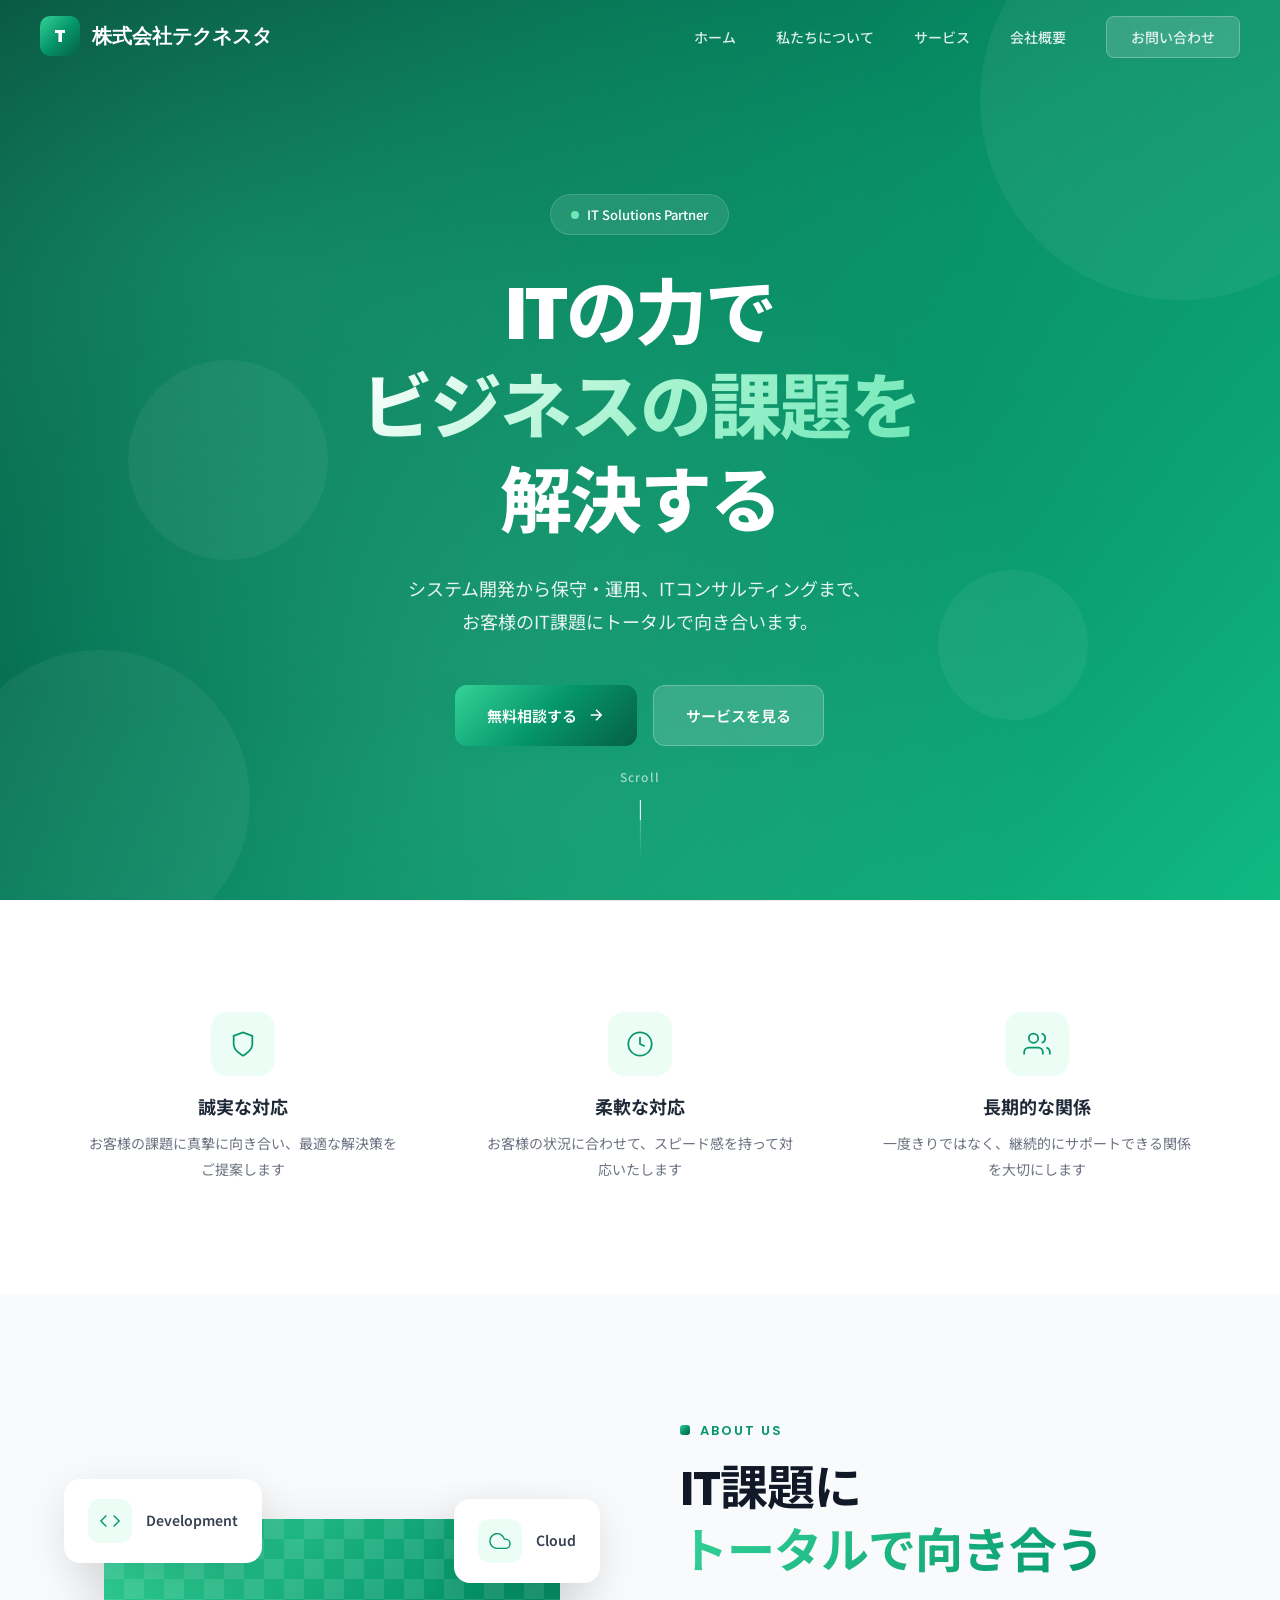
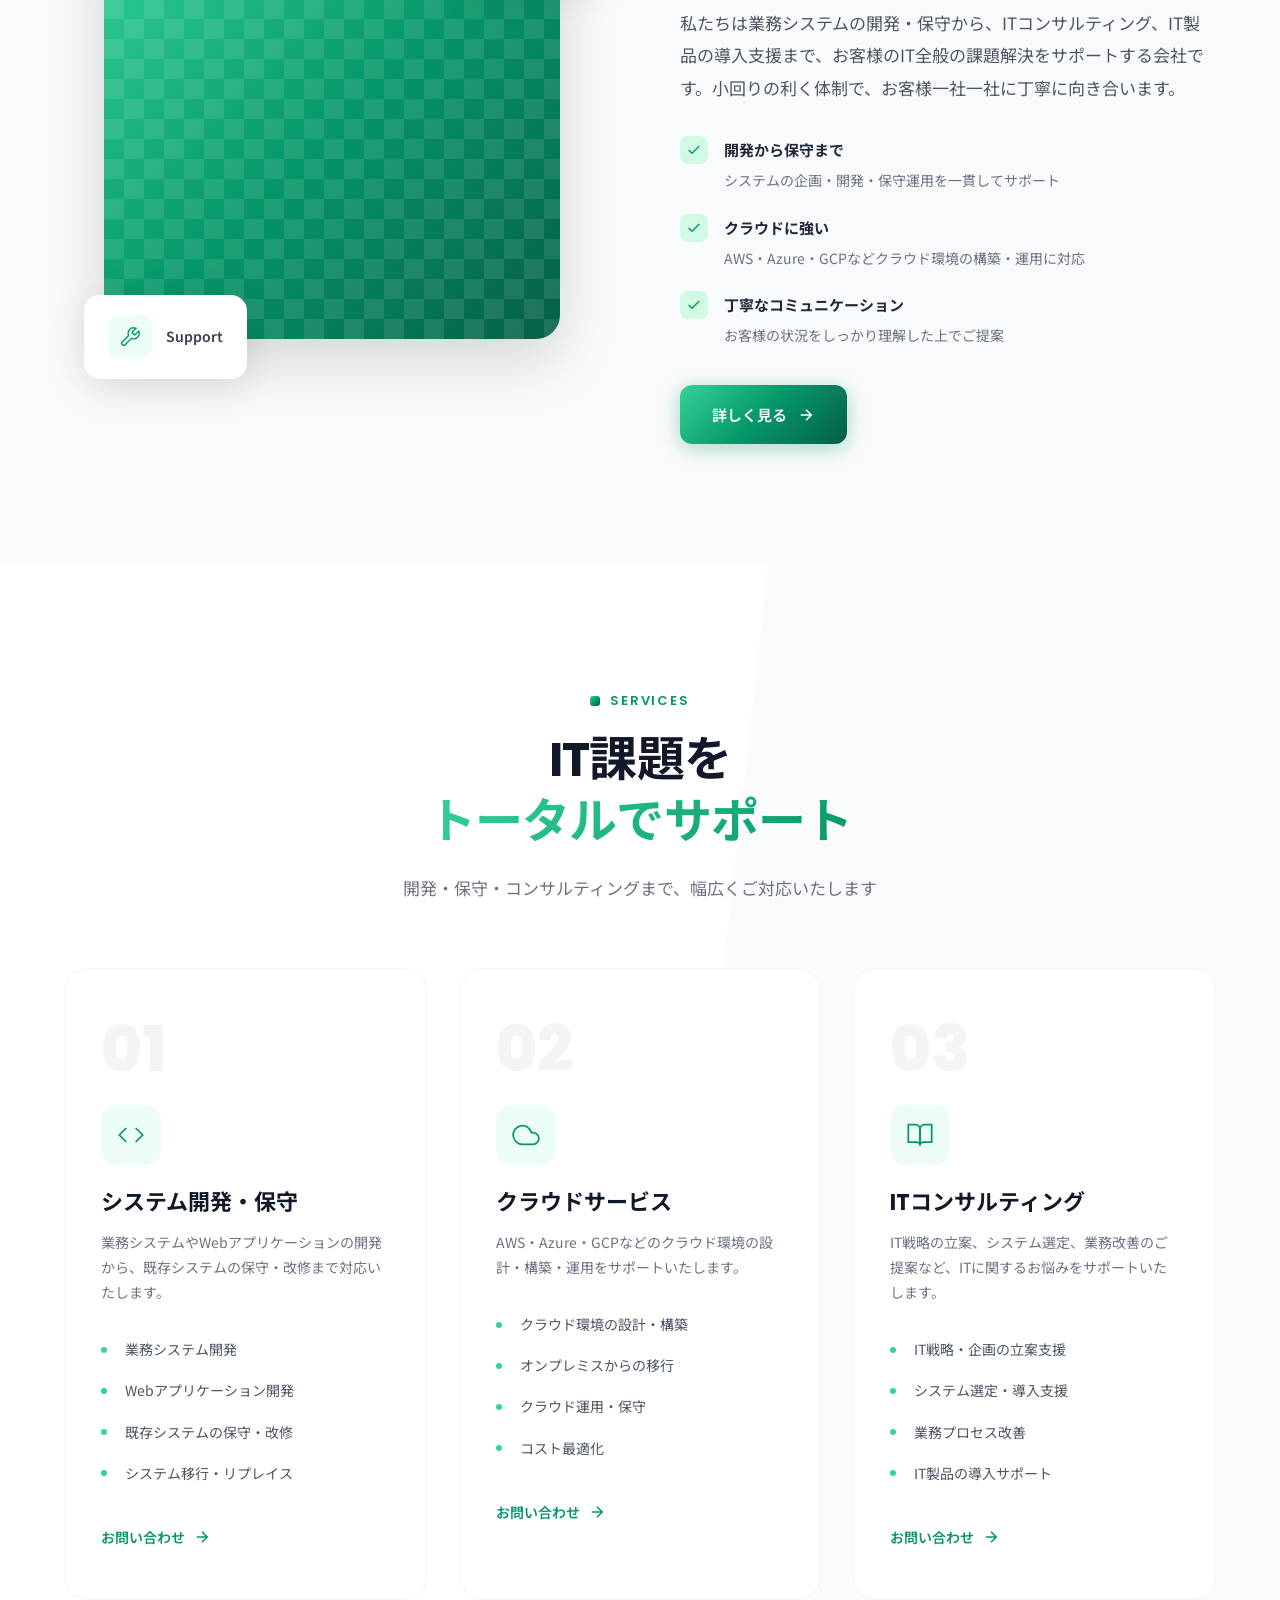
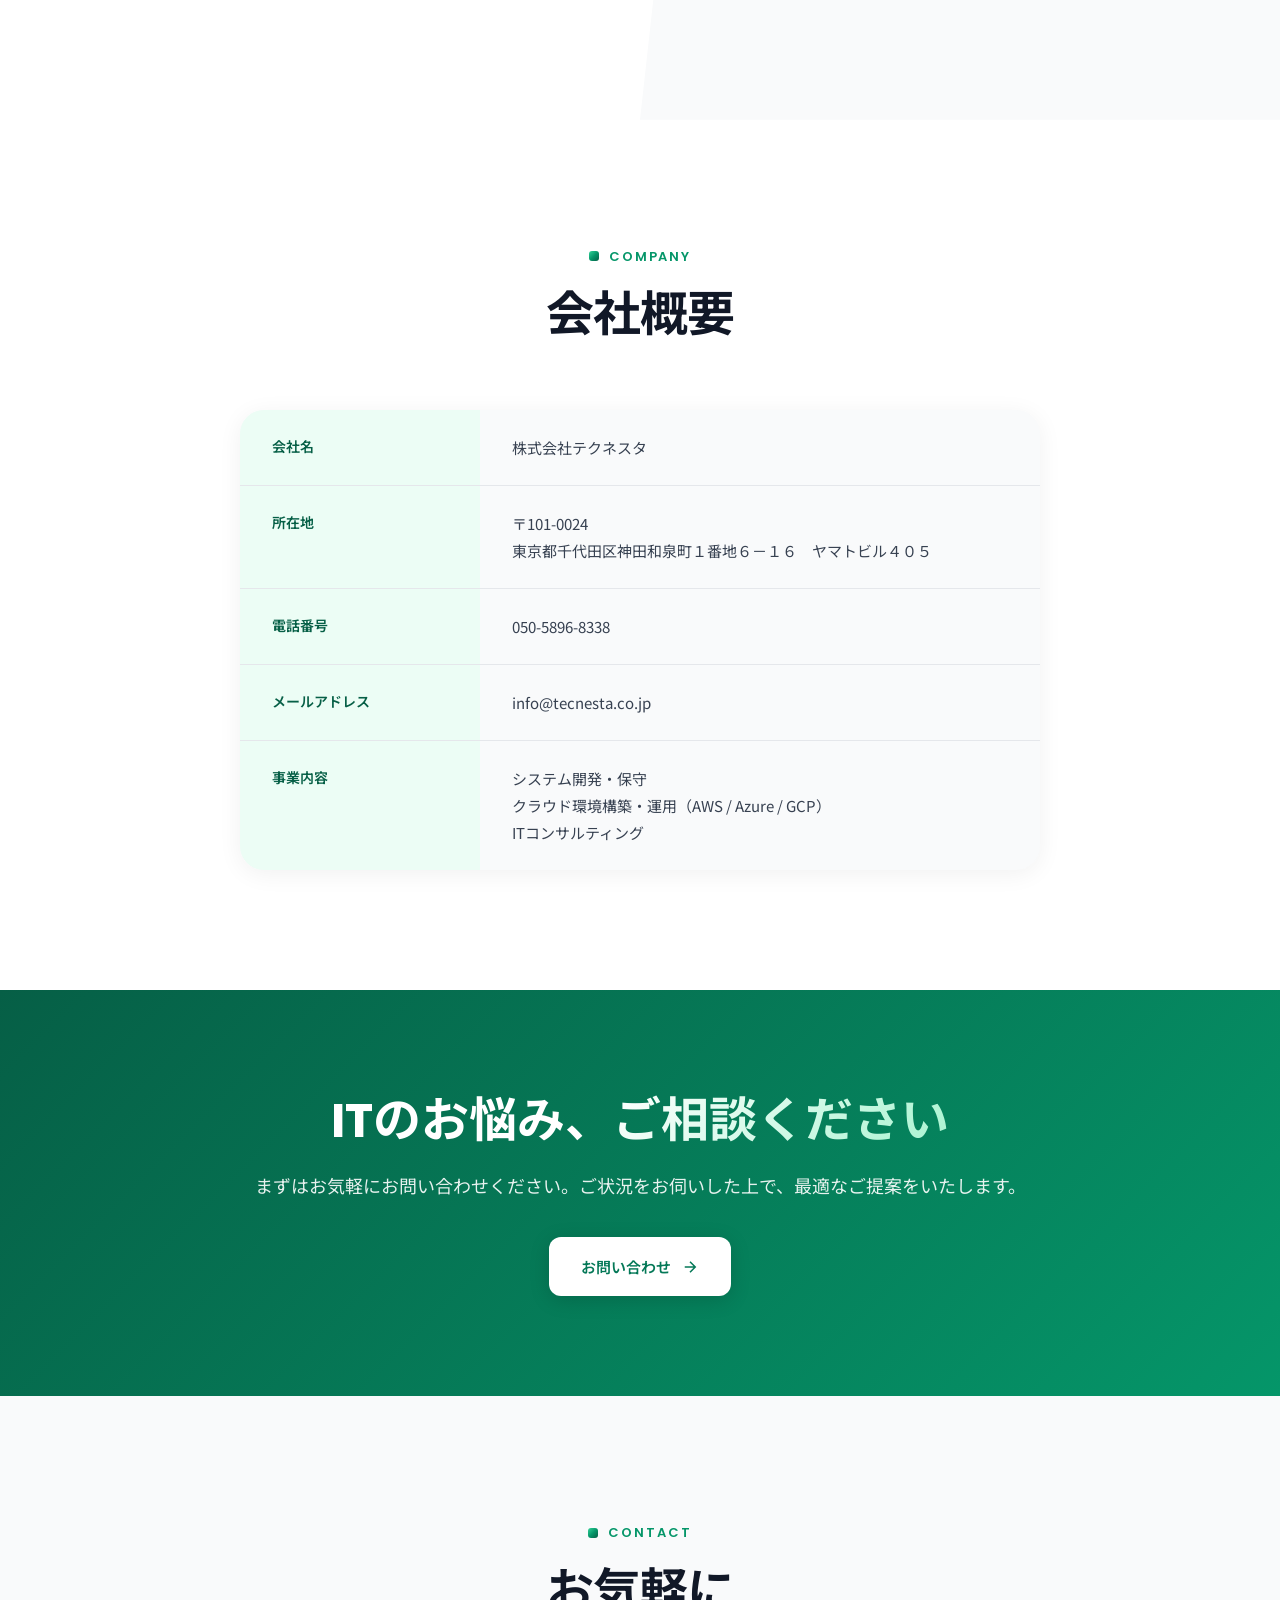
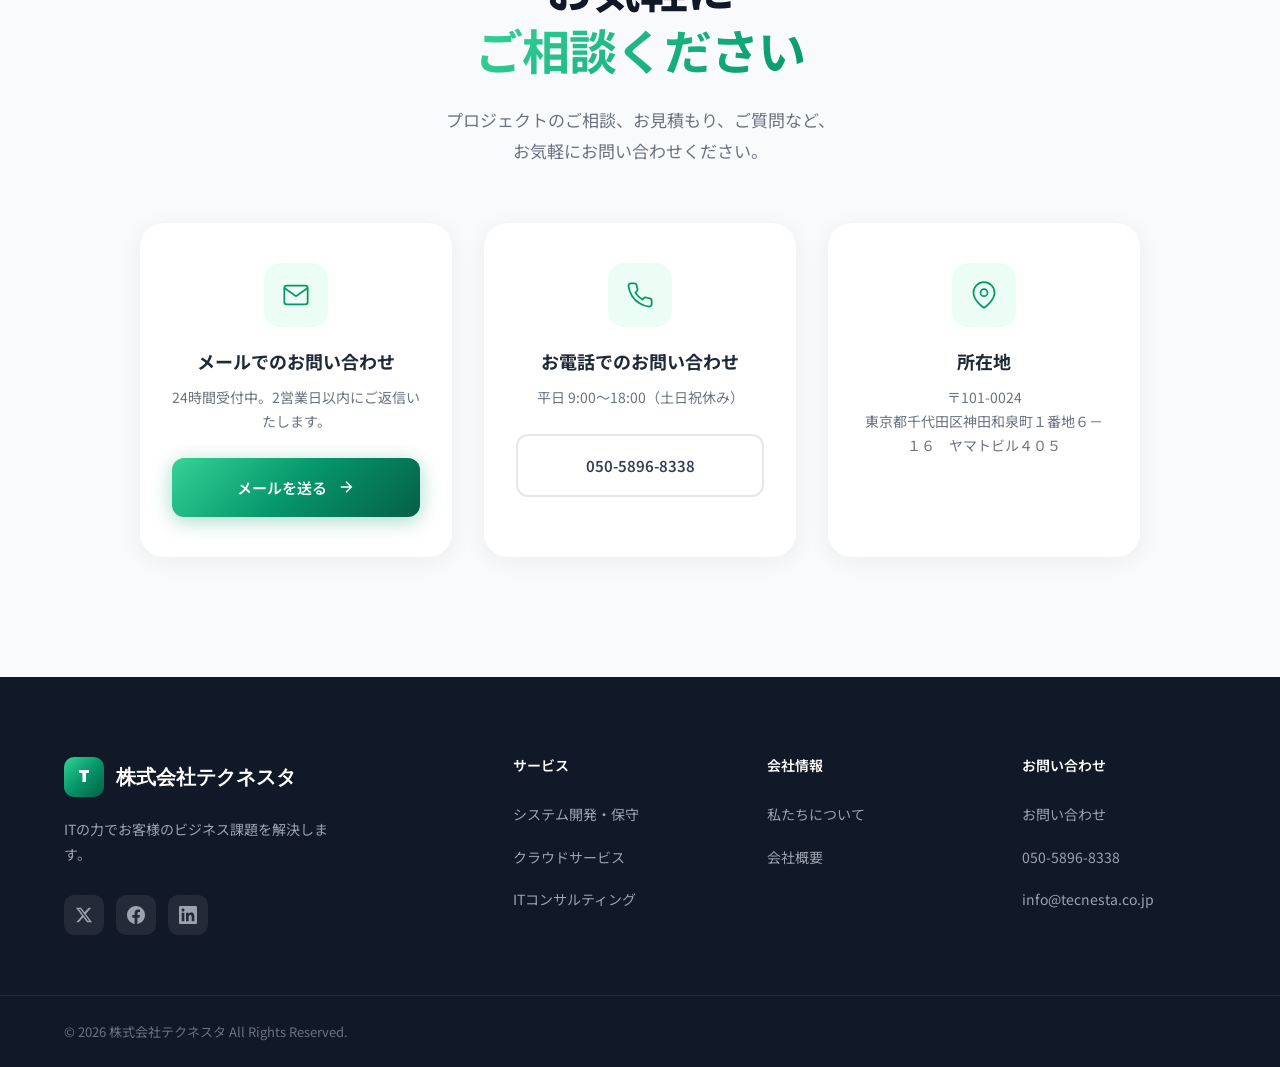
==== index.html @ 71ca7799 "Add files via upload 初版" ====
<!DOCTYPE html>
<html lang="ja">
<head>
    <meta charset="UTF-8">
    <meta name="viewport" content="width=device-width, initial-scale=1.0">
    <meta name="description" content="システム開発・クラウド構築・ITコンサルティングで、お客様のIT課題解決をトータルサポート。">
    <title>株式会社テクネスタ | システム開発・ITソリューション</title>
    <link rel="preconnect" href="https://fonts.googleapis.com">
    <link rel="preconnect" href="https://fonts.gstatic.com" crossorigin>
    <link href="https://fonts.googleapis.com/css2?family=Noto+Sans+JP:wght@400;500;700;900&family=Poppins:wght@400;500;600;700;800&display=swap" rel="stylesheet">
    <link rel="stylesheet" href="style.css">
</head>
<body>
    <header class="header">
        <nav class="nav">
            <a href="#home" class="logo">
                <div class="logo-icon">T</div>
                <span>株式会社テクネスタ</span>
            </a>
            <ul class="nav-links">
                <li><a href="#home">ホーム</a></li>
                <li><a href="#about">私たちについて</a></li>
                <li><a href="#services">サービス</a></li>
                <li><a href="#company">会社概要</a></li>
                <li><a href="#contact" class="nav-cta">お問い合わせ</a></li>
            </ul>
            <button class="mobile-menu-btn" aria-label="メニュー">
                <span></span>
                <span></span>
                <span></span>
            </button>
        </nav>
    </header>

    <section id="home" class="hero">
        <div class="hero-bg">
            <div class="hero-gradient"></div>
            <div class="hero-mesh"></div>
            <div class="floating-shapes">
                <div class="shape shape-1"></div>
                <div class="shape shape-2"></div>
                <div class="shape shape-3"></div>
                <div class="shape shape-4"></div>
            </div>
        </div>
        <div class="hero-content">
            <div class="hero-badge">
                <span class="badge-dot"></span>
                IT Solutions Partner
            </div>
            <h1>
                <span class="hero-line">ITの力で</span>
                <span class="hero-line gradient-text">ビジネスの課題を</span>
                <span class="hero-line">解決する</span>
            </h1>
            <p>システム開発から保守・運用、ITコンサルティングまで、<br>お客様のIT課題にトータルで向き合います。</p>
            <div class="hero-buttons">
                <a href="#contact" class="btn btn-primary">
                    <span>無料相談する</span>
                    <svg viewBox="0 0 24 24" fill="none" stroke="currentColor" stroke-width="2">
                        <path d="M5 12h14M12 5l7 7-7 7"/>
                    </svg>
                </a>
                <a href="#services" class="btn btn-glass">
                    <span>サービスを見る</span>
                </a>
            </div>
        </div>
        <div class="hero-scroll">
            <span>Scroll</span>
            <div class="scroll-line"></div>
        </div>
    </section>

    <section class="values">
        <div class="container">
            <div class="values-grid">
                <div class="value-item">
                    <div class="value-icon">
                        <svg viewBox="0 0 24 24" fill="none" stroke="currentColor" stroke-width="1.5">
                            <path d="M12 22s8-4 8-10V5l-8-3-8 3v7c0 6 8 10 8 10z"/>
                        </svg>
                    </div>
                    <h3>誠実な対応</h3>
                    <p>お客様の課題に真摯に向き合い、最適な解決策をご提案します</p>
                </div>
                <div class="value-item">
                    <div class="value-icon">
                        <svg viewBox="0 0 24 24" fill="none" stroke="currentColor" stroke-width="1.5">
                            <circle cx="12" cy="12" r="10"/>
                            <path d="M12 6v6l4 2"/>
                        </svg>
                    </div>
                    <h3>柔軟な対応</h3>
                    <p>お客様の状況に合わせて、スピード感を持って対応いたします</p>
                </div>
                <div class="value-item">
                    <div class="value-icon">
                        <svg viewBox="0 0 24 24" fill="none" stroke="currentColor" stroke-width="1.5">
                            <path d="M17 21v-2a4 4 0 0 0-4-4H5a4 4 0 0 0-4 4v2"/>
                            <circle cx="9" cy="7" r="4"/>
                            <path d="M23 21v-2a4 4 0 0 0-3-3.87M16 3.13a4 4 0 0 1 0 7.75"/>
                        </svg>
                    </div>
                    <h3>長期的な関係</h3>
                    <p>一度きりではなく、継続的にサポートできる関係を大切にします</p>
                </div>
            </div>
        </div>
    </section>

    <section id="about" class="about">
        <div class="container">
            <div class="about-grid">
                <div class="about-visual">
                    <div class="about-card about-card-1">
                        <div class="card-icon">
                            <svg viewBox="0 0 24 24" fill="none" stroke="currentColor" stroke-width="1.5">
                                <polyline points="16 18 22 12 16 6"/>
                                <polyline points="8 6 2 12 8 18"/>
                            </svg>
                        </div>
                        <span>Development</span>
                    </div>
                    <div class="about-card about-card-2">
                        <div class="card-icon">
                            <svg viewBox="0 0 24 24" fill="none" stroke="currentColor" stroke-width="1.5">
                                <path d="M18 10h-1.26A8 8 0 1 0 9 20h9a5 5 0 0 0 0-10z"/>
                            </svg>
                        </div>
                        <span>Cloud</span>
                    </div>
                    <div class="about-card about-card-3">
                        <div class="card-icon">
                            <svg viewBox="0 0 24 24" fill="none" stroke="currentColor" stroke-width="1.5">
                                <path d="M14.7 6.3a1 1 0 0 0 0 1.4l1.6 1.6a1 1 0 0 0 1.4 0l3.77-3.77a6 6 0 0 1-7.94 7.94l-6.91 6.91a2.12 2.12 0 0 1-3-3l6.91-6.91a6 6 0 0 1 7.94-7.94l-3.76 3.76z"/>
                            </svg>
                        </div>
                        <span>Support</span>
                    </div>
                    <div class="about-image-wrapper">
                        <div class="about-image"></div>
                    </div>
                </div>
                <div class="about-content">
                    <span class="section-label">About Us</span>
                    <h2 class="section-title">IT課題に<br><span class="gradient-text">トータルで向き合う</span></h2>
                    <p class="about-lead">私たちは業務システムの開発・保守から、ITコンサルティング、IT製品の導入支援まで、お客様のIT全般の課題解決をサポートする会社です。小回りの利く体制で、お客様一社一社に丁寧に向き合います。</p>
                    <div class="about-features">
                        <div class="feature">
                            <div class="feature-icon">
                                <svg viewBox="0 0 24 24" fill="none" stroke="currentColor" stroke-width="2">
                                    <polyline points="20 6 9 17 4 12"/>
                                </svg>
                            </div>
                            <div class="feature-text">
                                <strong>開発から保守まで</strong>
                                <span>システムの企画・開発・保守運用を一貫してサポート</span>
                            </div>
                        </div>
                        <div class="feature">
                            <div class="feature-icon">
                                <svg viewBox="0 0 24 24" fill="none" stroke="currentColor" stroke-width="2">
                                    <polyline points="20 6 9 17 4 12"/>
                                </svg>
                            </div>
                            <div class="feature-text">
                                <strong>クラウドに強い</strong>
                                <span>AWS・Azure・GCPなどクラウド環境の構築・運用に対応</span>
                            </div>
                        </div>
                        <div class="feature">
                            <div class="feature-icon">
                                <svg viewBox="0 0 24 24" fill="none" stroke="currentColor" stroke-width="2">
                                    <polyline points="20 6 9 17 4 12"/>
                                </svg>
                            </div>
                            <div class="feature-text">
                                <strong>丁寧なコミュニケーション</strong>
                                <span>お客様の状況をしっかり理解した上でご提案</span>
                            </div>
                        </div>
                    </div>
                    <a href="#contact" class="btn btn-primary">
                        <span>詳しく見る</span>
                        <svg viewBox="0 0 24 24" fill="none" stroke="currentColor" stroke-width="2">
                            <path d="M5 12h14M12 5l7 7-7 7"/>
                        </svg>
                    </a>
                </div>
            </div>
        </div>
    </section>

    <section id="services" class="services">
        <div class="services-bg"></div>
        <div class="container">
            <div class="section-header">
                <span class="section-label">Services</span>
                <h2 class="section-title">IT課題を<br><span class="gradient-text">トータルでサポート</span></h2>
                <p class="section-desc">開発・保守・コンサルティングまで、幅広くご対応いたします</p>
            </div>
            <div class="services-grid">
                <div class="service-card">
                    <div class="service-number">01</div>
                    <div class="service-icon-wrapper">
                        <div class="service-icon">
                            <svg viewBox="0 0 24 24" fill="none" stroke="currentColor" stroke-width="1.5">
                                <polyline points="16 18 22 12 16 6"/>
                                <polyline points="8 6 2 12 8 18"/>
                            </svg>
                        </div>
                    </div>
                    <h3>システム開発・保守</h3>
                    <p>業務システムやWebアプリケーションの開発から、既存システムの保守・改修まで対応いたします。</p>
                    <ul class="service-features">
                        <li>業務システム開発</li>
                        <li>Webアプリケーション開発</li>
                        <li>既存システムの保守・改修</li>
                        <li>システム移行・リプレイス</li>
                    </ul>
                    <a href="#contact" class="service-link">
                        <span>お問い合わせ</span>
                        <svg viewBox="0 0 24 24" fill="none" stroke="currentColor" stroke-width="2">
                            <path d="M5 12h14M12 5l7 7-7 7"/>
                        </svg>
                    </a>
                </div>
                <div class="service-card">
                    <div class="service-number">02</div>
                    <div class="service-icon-wrapper">
                        <div class="service-icon">
                            <svg viewBox="0 0 24 24" fill="none" stroke="currentColor" stroke-width="1.5">
                                <path d="M18 10h-1.26A8 8 0 1 0 9 20h9a5 5 0 0 0 0-10z"/>
                            </svg>
                        </div>
                    </div>
                    <h3>クラウドサービス</h3>
                    <p>AWS・Azure・GCPなどのクラウド環境の設計・構築・運用をサポートいたします。</p>
                    <ul class="service-features">
                        <li>クラウド環境の設計・構築</li>
                        <li>オンプレミスからの移行</li>
                        <li>クラウド運用・保守</li>
                        <li>コスト最適化</li>
                    </ul>
                    <a href="#contact" class="service-link">
                        <span>お問い合わせ</span>
                        <svg viewBox="0 0 24 24" fill="none" stroke="currentColor" stroke-width="2">
                            <path d="M5 12h14M12 5l7 7-7 7"/>
                        </svg>
                    </a>
                </div>
                <div class="service-card">
                    <div class="service-number">03</div>
                    <div class="service-icon-wrapper">
                        <div class="service-icon">
                            <svg viewBox="0 0 24 24" fill="none" stroke="currentColor" stroke-width="1.5">
                                <path d="M2 3h6a4 4 0 0 1 4 4v14a3 3 0 0 0-3-3H2z"/>
                                <path d="M22 3h-6a4 4 0 0 0-4 4v14a3 3 0 0 1 3-3h7z"/>
                            </svg>
                        </div>
                    </div>
                    <h3>ITコンサルティング</h3>
                    <p>IT戦略の立案、システム選定、業務改善のご提案など、ITに関するお悩みをサポートいたします。</p>
                    <ul class="service-features">
                        <li>IT戦略・企画の立案支援</li>
                        <li>システム選定・導入支援</li>
                        <li>業務プロセス改善</li>
                        <li>IT製品の導入サポート</li>
                    </ul>
                    <a href="#contact" class="service-link">
                        <span>お問い合わせ</span>
                        <svg viewBox="0 0 24 24" fill="none" stroke="currentColor" stroke-width="2">
                            <path d="M5 12h14M12 5l7 7-7 7"/>
                        </svg>
                    </a>
                </div>
            </div>
        </div>
    </section>

    <section id="company" class="company">
        <div class="container">
            <div class="section-header">
                <span class="section-label">Company</span>
                <h2 class="section-title">会社概要</h2>
            </div>
            <div class="company-table-wrapper">
                <table class="company-table">
                    <tbody>
                        <tr>
                            <th>会社名</th>
                            <td>株式会社テクネスタ</td>
                        </tr>
                        <tr>
                            <th>所在地</th>
                            <td>〒101-0024<br>東京都千代田区神田和泉町１番地６－１６　ヤマトビル４０５</td>
                        </tr>
                        <tr>
                            <th>電話番号</th>
                            <td>050-5896-8338</td>
                        </tr>
                        <tr>
                            <th>メールアドレス</th>
                            <td><span id="company-email">読み込み中...</span></td>
                        </tr>
                        <tr>
                            <th>事業内容</th>
                            <td>
                                システム開発・保守<br>
                                クラウド環境構築・運用（AWS / Azure / GCP）<br>
                                ITコンサルティング
                            </td>
                        </tr>
                    </tbody>
                </table>
            </div>
        </div>
    </section>

    <section class="cta">
        <div class="cta-bg">
            <div class="cta-gradient"></div>
        </div>
        <div class="container">
            <div class="cta-content">
                <h2>ITのお悩み、<span class="gradient-text-light">ご相談ください</span></h2>
                <p>まずはお気軽にお問い合わせください。ご状況をお伺いした上で、最適なご提案をいたします。</p>
                <a href="#contact" class="btn btn-white">
                    <span>お問い合わせ</span>
                    <svg viewBox="0 0 24 24" fill="none" stroke="currentColor" stroke-width="2">
                        <path d="M5 12h14M12 5l7 7-7 7"/>
                    </svg>
                </a>
            </div>
        </div>
    </section>

    <section id="contact" class="contact">
        <div class="container">
            <div class="contact-wrapper">
                <div class="section-header">
                    <span class="section-label">Contact</span>
                    <h2 class="section-title">お気軽に<br><span class="gradient-text">ご相談ください</span></h2>
                    <p class="section-desc">プロジェクトのご相談、お見積もり、ご質問など、<br>お気軽にお問い合わせください。</p>
                </div>

                <div class="contact-cards">
                    <div class="contact-card">
                        <div class="contact-icon">
                            <svg viewBox="0 0 24 24" fill="none" stroke="currentColor" stroke-width="1.5">
                                <path d="M4 4h16c1.1 0 2 .9 2 2v12c0 1.1-.9 2-2 2H4c-1.1 0-2-.9-2-2V6c0-1.1.9-2 2-2z"/>
                                <polyline points="22,6 12,13 2,6"/>
                            </svg>
                        </div>
                        <h3>メールでのお問い合わせ</h3>
                        <p>24時間受付中。2営業日以内にご返信いたします。</p>
                        <a href="#" id="email-link" class="btn btn-primary">
                            <span>メールを送る</span>
                            <svg viewBox="0 0 24 24" fill="none" stroke="currentColor" stroke-width="2">
                                <path d="M5 12h14M12 5l7 7-7 7"/>
                            </svg>
                        </a>
                    </div>

                    <div class="contact-card">
                        <div class="contact-icon">
                            <svg viewBox="0 0 24 24" fill="none" stroke="currentColor" stroke-width="1.5">
                                <path d="M22 16.92v3a2 2 0 0 1-2.18 2 19.79 19.79 0 0 1-8.63-3.07 19.5 19.5 0 0 1-6-6 19.79 19.79 0 0 1-3.07-8.67A2 2 0 0 1 4.11 2h3a2 2 0 0 1 2 1.72 12.84 12.84 0 0 0 .7 2.81 2 2 0 0 1-.45 2.11L8.09 9.91a16 16 0 0 0 6 6l1.27-1.27a2 2 0 0 1 2.11-.45 12.84 12.84 0 0 0 2.81.7A2 2 0 0 1 22 16.92z"/>
                            </svg>
                        </div>
                        <h3>お電話でのお問い合わせ</h3>
                        <p>平日 9:00〜18:00（土日祝休み）</p>
                        <a href="tel:050-5896-8338" class="btn btn-outline-dark">
                            <span>050-5896-8338</span>
                        </a>
                    </div>

                    <div class="contact-card">
                        <div class="contact-icon">
                            <svg viewBox="0 0 24 24" fill="none" stroke="currentColor" stroke-width="1.5">
                                <path d="M21 10c0 7-9 13-9 13s-9-6-9-13a9 9 0 0 1 18 0z"/>
                                <circle cx="12" cy="10" r="3"/>
                            </svg>
                        </div>
                        <h3>所在地</h3>
                        <p>〒101-0024<br>東京都千代田区神田和泉町１番地６－１６　ヤマトビル４０５</p>
                    </div>
                </div>
            </div>
        </div>
    </section>

    <footer class="footer">
        <div class="footer-top">
            <div class="container">
                <div class="footer-grid">
                    <div class="footer-brand">
                        <a href="#home" class="logo">
                            <div class="logo-icon">T</div>
                            <span>株式会社テクネスタ</span>
                        </a>
                        <p>ITの力でお客様のビジネス課題を解決します。</p>
                        <div class="social-links">
                            <a href="#" aria-label="Twitter">
                                <svg viewBox="0 0 24 24" fill="currentColor">
                                    <path d="M18.244 2.25h3.308l-7.227 8.26 8.502 11.24H16.17l-5.214-6.817L4.99 21.75H1.68l7.73-8.835L1.254 2.25H8.08l4.713 6.231zm-1.161 17.52h1.833L7.084 4.126H5.117z"/>
                                </svg>
                            </a>
                            <a href="#" aria-label="Facebook">
                                <svg viewBox="0 0 24 24" fill="currentColor">
                                    <path d="M24 12.073c0-6.627-5.373-12-12-12s-12 5.373-12 12c0 5.99 4.388 10.954 10.125 11.854v-8.385H7.078v-3.47h3.047V9.43c0-3.007 1.792-4.669 4.533-4.669 1.312 0 2.686.235 2.686.235v2.953H15.83c-1.491 0-1.956.925-1.956 1.874v2.25h3.328l-.532 3.47h-2.796v8.385C19.612 23.027 24 18.062 24 12.073z"/>
                                </svg>
                            </a>
                            <a href="#" aria-label="LinkedIn">
                                <svg viewBox="0 0 24 24" fill="currentColor">
                                    <path d="M20.447 20.452h-3.554v-5.569c0-1.328-.027-3.037-1.852-3.037-1.853 0-2.136 1.445-2.136 2.939v5.667H9.351V9h3.414v1.561h.046c.477-.9 1.637-1.85 3.37-1.85 3.601 0 4.267 2.37 4.267 5.455v6.286zM5.337 7.433c-1.144 0-2.063-.926-2.063-2.065 0-1.138.92-2.063 2.063-2.063 1.14 0 2.064.925 2.064 2.063 0 1.139-.925 2.065-2.064 2.065zm1.782 13.019H3.555V9h3.564v11.452zM22.225 0H1.771C.792 0 0 .774 0 1.729v20.542C0 23.227.792 24 1.771 24h20.451C23.2 24 24 23.227 24 22.271V1.729C24 .774 23.2 0 22.222 0h.003z"/>
                                </svg>
                            </a>
                        </div>
                    </div>
                    <div class="footer-links">
                        <h4>サービス</h4>
                        <ul>
                            <li><a href="#services">システム開発・保守</a></li>
                            <li><a href="#services">クラウドサービス</a></li>
                            <li><a href="#services">ITコンサルティング</a></li>
                        </ul>
                    </div>
                    <div class="footer-links">
                        <h4>会社情報</h4>
                        <ul>
                            <li><a href="#about">私たちについて</a></li>
                            <li><a href="#company">会社概要</a></li>
                        </ul>
                    </div>
                    <div class="footer-links">
                        <h4>お問い合わせ</h4>
                        <ul>
                            <li><a href="#contact">お問い合わせ</a></li>
                            <li><a href="tel:050-5896-8338">050-5896-8338</a></li>
                            <li><a href="#" id="footer-email">メールアドレス</a></li>
                        </ul>
                    </div>
                </div>
            </div>
        </div>
        <div class="footer-bottom">
            <div class="container">
                <p>&copy; 2026 株式会社テクネスタ All Rights Reserved.</p>
            </div>
        </div>
    </footer>

    <script src="script.js"></script>
</body>
</html>
---- style.css ----
* {
    margin: 0;
    padding: 0;
    box-sizing: border-box;
}

:root {
    --primary-50: #ecfdf5;
    --primary-100: #d1fae5;
    --primary-200: #a7f3d0;
    --primary-300: #6ee7b7;
    --primary-400: #34d399;
    --primary-500: #10b981;
    --primary-600: #059669;
    --primary-700: #047857;
    --primary-800: #065f46;
    --primary-900: #064e3b;

    --gray-50: #f9fafb;
    --gray-100: #f3f4f6;
    --gray-200: #e5e7eb;
    --gray-300: #d1d5db;
    --gray-400: #9ca3af;
    --gray-500: #6b7280;
    --gray-600: #4b5563;
    --gray-700: #374151;
    --gray-800: #1f2937;
    --gray-900: #111827;

    --gradient: linear-gradient(135deg, var(--primary-400) 0%, var(--primary-600) 50%, var(--primary-800) 100%);
    --gradient-text: linear-gradient(135deg, var(--primary-400) 0%, var(--primary-600) 100%);
}

html {
    scroll-behavior: smooth;
}

body {
    font-family: "Noto Sans JP", "Hiragino Kaku Gothic ProN", sans-serif;
    line-height: 1.8;
    color: var(--gray-800);
    font-size: 16px;
    -webkit-font-smoothing: antialiased;
    overflow-x: hidden;
}

h1, h2, h3, h4, h5, h6 {
    font-family: "Poppins", "Noto Sans JP", sans-serif;
    font-weight: 700;
    line-height: 1.3;
}

a {
    text-decoration: none;
    color: inherit;
}

ul {
    list-style: none;
}

.container {
    max-width: 1200px;
    margin: 0 auto;
    padding: 0 24px;
}

.gradient-text {
    background: var(--gradient-text);
    -webkit-background-clip: text;
    -webkit-text-fill-color: transparent;
    background-clip: text;
}

.gradient-text-light {
    background: linear-gradient(135deg, #fff 0%, var(--primary-200) 100%);
    -webkit-background-clip: text;
    -webkit-text-fill-color: transparent;
    background-clip: text;
}

.btn {
    display: inline-flex;
    align-items: center;
    justify-content: center;
    gap: 10px;
    padding: 16px 32px;
    border-radius: 12px;
    font-size: 15px;
    font-weight: 600;
    cursor: pointer;
    transition: all 0.3s cubic-bezier(0.4, 0, 0.2, 1);
    border: none;
    font-family: inherit;
}

.btn svg {
    width: 18px;
    height: 18px;
    transition: transform 0.3s ease;
}

.btn:hover svg {
    transform: translateX(4px);
}

.btn-primary {
    background: var(--gradient);
    color: white;
    box-shadow: 0 4px 20px rgba(5, 150, 105, 0.35);
}

.btn-primary:hover {
    transform: translateY(-2px);
    box-shadow: 0 8px 30px rgba(5, 150, 105, 0.45);
}

.btn-glass {
    background: rgba(255, 255, 255, 0.15);
    backdrop-filter: blur(10px);
    border: 1px solid rgba(255, 255, 255, 0.25);
    color: white;
}

.btn-glass:hover {
    background: rgba(255, 255, 255, 0.25);
}

.btn-white {
    background: white;
    color: var(--primary-700);
    box-shadow: 0 4px 20px rgba(0, 0, 0, 0.15);
}

.btn-white:hover {
    transform: translateY(-2px);
    box-shadow: 0 8px 30px rgba(0, 0, 0, 0.2);
}

.btn-full {
    width: 100%;
}

.section-label {
    display: inline-block;
    font-family: "Poppins", sans-serif;
    font-size: 13px;
    font-weight: 600;
    color: var(--primary-600);
    text-transform: uppercase;
    letter-spacing: 0.15em;
    margin-bottom: 16px;
    position: relative;
    padding-left: 20px;
}

.section-label::before {
    content: "";
    position: absolute;
    left: 0;
    top: 50%;
    transform: translateY(-50%);
    width: 10px;
    height: 10px;
    background: var(--gradient);
    border-radius: 3px;
}

.section-title {
    font-size: clamp(32px, 5vw, 48px);
    color: var(--gray-900);
    margin-bottom: 20px;
    letter-spacing: -0.02em;
}

.section-header {
    text-align: center;
    max-width: 600px;
    margin: 0 auto 64px;
}

.section-desc {
    font-size: 17px;
    color: var(--gray-500);
}

.header {
    position: fixed;
    top: 0;
    left: 0;
    right: 0;
    z-index: 1000;
    padding: 16px 0;
    transition: all 0.3s ease;
}

.header.scrolled {
    background: rgba(255, 255, 255, 0.95);
    backdrop-filter: blur(20px);
    box-shadow: 0 4px 30px rgba(0, 0, 0, 0.08);
    padding: 12px 0;
}

.nav {
    display: flex;
    justify-content: space-between;
    align-items: center;
    max-width: 1400px;
    margin: 0 auto;
    padding: 0 40px;
}

.logo {
    display: flex;
    align-items: center;
    gap: 12px;
    font-family: "Poppins", sans-serif;
    font-size: 20px;
    font-weight: 700;
    color: white;
    transition: color 0.3s ease;
}

.header.scrolled .logo {
    color: var(--gray-900);
}

.logo-icon {
    width: 40px;
    height: 40px;
    background: var(--gradient);
    border-radius: 10px;
    display: flex;
    align-items: center;
    justify-content: center;
    color: white;
    font-weight: 800;
    font-size: 18px;
}

.nav-links {
    display: flex;
    align-items: center;
    gap: 40px;
}

.nav-links a {
    font-size: 14px;
    font-weight: 500;
    color: rgba(255, 255, 255, 0.85);
    transition: color 0.2s ease;
    position: relative;
}

.header.scrolled .nav-links a {
    color: var(--gray-600);
}

.nav-links a:not(.nav-cta):hover {
    color: white;
}

.header.scrolled .nav-links a:not(.nav-cta):hover {
    color: var(--gray-900);
}

.nav-cta {
    padding: 10px 24px;
    background: rgba(255, 255, 255, 0.15);
    backdrop-filter: blur(10px);
    border: 1px solid rgba(255, 255, 255, 0.25);
    border-radius: 8px;
}

.header.scrolled .nav-cta {
    background: var(--gradient);
    color: white !important;
    border: none;
}

.nav-cta:hover {
    background: rgba(255, 255, 255, 0.25);
}

.header.scrolled .nav-cta:hover {
    background: var(--gradient);
    opacity: 0.9;
}

.mobile-menu-btn {
    display: none;
    flex-direction: column;
    gap: 5px;
    background: none;
    border: none;
    cursor: pointer;
    padding: 8px;
}

.mobile-menu-btn span {
    display: block;
    width: 22px;
    height: 2px;
    background: white;
    transition: all 0.3s ease;
    border-radius: 2px;
}

.header.scrolled .mobile-menu-btn span {
    background: var(--gray-800);
}

.hero {
    min-height: 100vh;
    display: flex;
    align-items: center;
    justify-content: center;
    position: relative;
    padding: 120px 24px 80px;
    overflow: hidden;
}

.hero-bg {
    position: absolute;
    inset: 0;
    z-index: -1;
}

.hero-gradient {
    position: absolute;
    inset: 0;
    background: linear-gradient(135deg, var(--primary-900) 0%, var(--primary-700) 40%, var(--primary-500) 100%);
}

.hero-mesh {
    position: absolute;
    inset: 0;
    background-image:
        radial-gradient(at 20% 30%, rgba(52, 211, 153, 0.3) 0, transparent 50%),
        radial-gradient(at 80% 20%, rgba(16, 185, 129, 0.25) 0, transparent 50%),
        radial-gradient(at 40% 80%, rgba(110, 231, 183, 0.2) 0, transparent 50%);
}

.floating-shapes {
    position: absolute;
    inset: 0;
    overflow: hidden;
}

.shape {
    position: absolute;
    border-radius: 50%;
    background: rgba(255, 255, 255, 0.05);
    animation: float 20s infinite ease-in-out;
}

.shape-1 {
    width: 400px;
    height: 400px;
    top: -100px;
    right: -100px;
    animation-delay: 0s;
}

.shape-2 {
    width: 300px;
    height: 300px;
    bottom: -50px;
    left: -50px;
    animation-delay: -5s;
}

.shape-3 {
    width: 200px;
    height: 200px;
    top: 40%;
    left: 10%;
    animation-delay: -10s;
}

.shape-4 {
    width: 150px;
    height: 150px;
    bottom: 20%;
    right: 15%;
    animation-delay: -15s;
}

@keyframes float {
    0%, 100% { transform: translate(0, 0) rotate(0deg); }
    25% { transform: translate(20px, -20px) rotate(5deg); }
    50% { transform: translate(-10px, 20px) rotate(-5deg); }
    75% { transform: translate(-20px, -10px) rotate(3deg); }
}

.hero-content {
    text-align: center;
    color: white;
    max-width: 900px;
    position: relative;
    z-index: 1;
}

.hero-badge {
    display: inline-flex;
    align-items: center;
    gap: 8px;
    padding: 8px 20px;
    background: rgba(255, 255, 255, 0.1);
    backdrop-filter: blur(10px);
    border: 1px solid rgba(255, 255, 255, 0.15);
    border-radius: 50px;
    font-size: 13px;
    font-weight: 500;
    margin-bottom: 32px;
    animation: fadeInUp 0.8s ease;
}

.badge-dot {
    width: 8px;
    height: 8px;
    background: var(--primary-300);
    border-radius: 50%;
    animation: pulse 2s infinite;
}

@keyframes pulse {
    0%, 100% { opacity: 1; transform: scale(1); }
    50% { opacity: 0.7; transform: scale(1.2); }
}

.hero h1 {
    font-size: clamp(40px, 7vw, 72px);
    font-weight: 800;
    margin-bottom: 24px;
    letter-spacing: -0.03em;
}

.hero-line {
    display: block;
    animation: fadeInUp 0.8s ease backwards;
}

.hero-line:nth-child(1) { animation-delay: 0.1s; }
.hero-line:nth-child(2) { animation-delay: 0.2s; }
.hero-line:nth-child(3) { animation-delay: 0.3s; }

.hero h1 .gradient-text {
    background: linear-gradient(135deg, #fff 0%, var(--primary-200) 50%, var(--primary-300) 100%);
    -webkit-background-clip: text;
    -webkit-text-fill-color: transparent;
}

.hero p {
    font-size: 18px;
    opacity: 0.9;
    margin-bottom: 48px;
    animation: fadeInUp 0.8s ease 0.4s backwards;
}

.hero-buttons {
    display: flex;
    gap: 16px;
    justify-content: center;
    flex-wrap: wrap;
    animation: fadeInUp 0.8s ease 0.5s backwards;
}

.hero-scroll {
    position: absolute;
    bottom: 40px;
    left: 50%;
    transform: translateX(-50%);
    display: flex;
    flex-direction: column;
    align-items: center;
    gap: 12px;
    color: rgba(255, 255, 255, 0.6);
    font-size: 12px;
    font-weight: 500;
    letter-spacing: 0.1em;
    animation: fadeInUp 0.8s ease 0.6s backwards;
}

.scroll-line {
    width: 1px;
    height: 60px;
    background: linear-gradient(to bottom, rgba(255,255,255,0.5), transparent);
    position: relative;
}

.scroll-line::after {
    content: "";
    position: absolute;
    top: 0;
    left: 0;
    width: 100%;
    height: 20px;
    background: white;
    animation: scrollDown 1.5s infinite;
}

@keyframes scrollDown {
    0% { transform: translateY(0); opacity: 1; }
    100% { transform: translateY(60px); opacity: 0; }
}

@keyframes fadeInUp {
    from {
        opacity: 0;
        transform: translateY(30px);
    }
    to {
        opacity: 1;
        transform: translateY(0);
    }
}

.values {
    padding: 80px 0;
    background: white;
    position: relative;
}

.values::before {
    content: "";
    position: absolute;
    top: 0;
    left: 0;
    right: 0;
    height: 1px;
    background: linear-gradient(90deg, transparent, var(--gray-200), transparent);
}

.values-grid {
    display: grid;
    grid-template-columns: repeat(3, 1fr);
    gap: 40px;
}

.value-item {
    text-align: center;
    padding: 32px 24px;
}

.value-icon {
    width: 64px;
    height: 64px;
    margin: 0 auto 20px;
    background: var(--primary-50);
    border-radius: 16px;
    display: flex;
    align-items: center;
    justify-content: center;
    color: var(--primary-600);
}

.value-icon svg {
    width: 28px;
    height: 28px;
}

.value-item h3 {
    font-size: 18px;
    font-weight: 700;
    color: var(--gray-800);
    margin-bottom: 12px;
}

.value-item p {
    font-size: 14px;
    color: var(--gray-500);
    line-height: 1.8;
}

.about {
    padding: 120px 0;
    background: var(--gray-50);
}

.about-grid {
    display: grid;
    grid-template-columns: 1fr 1fr;
    gap: 80px;
    align-items: center;
}

.about-visual {
    position: relative;
    height: 500px;
}

.about-image-wrapper {
    position: absolute;
    inset: 40px;
    border-radius: 24px;
    overflow: hidden;
    box-shadow: 0 20px 60px rgba(0, 0, 0, 0.15);
}

.about-image {
    width: 100%;
    height: 100%;
    background: var(--gradient);
    position: relative;
}

.about-image::after {
    content: "";
    position: absolute;
    inset: 0;
    background-image: url("data:image/svg+xml,%3Csvg width='40' height='40' viewBox='0 0 40 40' xmlns='http://www.w3.org/2000/svg'%3E%3Cg fill='%23ffffff' fill-opacity='0.1'%3E%3Cpath d='M20 20h20v20H20zM0 0h20v20H0z'/%3E%3C/g%3E%3C/svg%3E");
}

.about-card {
    position: absolute;
    background: white;
    padding: 20px 24px;
    border-radius: 16px;
    box-shadow: 0 10px 40px rgba(0, 0, 0, 0.1);
    display: flex;
    align-items: center;
    gap: 14px;
    z-index: 10;
    animation: cardFloat 4s ease-in-out infinite;
}

.about-card span {
    font-weight: 600;
    font-size: 14px;
    color: var(--gray-700);
}

.about-card .card-icon {
    width: 44px;
    height: 44px;
    background: var(--primary-50);
    border-radius: 12px;
    display: flex;
    align-items: center;
    justify-content: center;
    color: var(--primary-600);
}

.about-card .card-icon svg {
    width: 22px;
    height: 22px;
}

.about-card-1 {
    top: 0;
    left: 0;
    animation-delay: 0s;
}

.about-card-2 {
    top: 20px;
    right: 0;
    animation-delay: -1.3s;
}

.about-card-3 {
    bottom: 0;
    left: 20px;
    animation-delay: -2.6s;
}

@keyframes cardFloat {
    0%, 100% { transform: translateY(0); }
    50% { transform: translateY(-10px); }
}

.about-content .section-title {
    margin-bottom: 24px;
}

.about-lead {
    font-size: 17px;
    color: var(--gray-600);
    margin-bottom: 32px;
    line-height: 1.9;
}

.about-features {
    display: flex;
    flex-direction: column;
    gap: 20px;
    margin-bottom: 36px;
}

.feature {
    display: flex;
    align-items: flex-start;
    gap: 16px;
}

.feature-icon {
    width: 28px;
    height: 28px;
    background: var(--primary-100);
    border-radius: 8px;
    display: flex;
    align-items: center;
    justify-content: center;
    color: var(--primary-600);
    flex-shrink: 0;
}

.feature-icon svg {
    width: 16px;
    height: 16px;
}

.feature-text strong {
    display: block;
    font-size: 15px;
    color: var(--gray-800);
    margin-bottom: 2px;
}

.feature-text span {
    font-size: 14px;
    color: var(--gray-500);
}

.services {
    padding: 120px 0;
    background: white;
    position: relative;
    overflow: hidden;
}

.services-bg {
    position: absolute;
    top: 0;
    right: 0;
    width: 50%;
    height: 100%;
    background: var(--gray-50);
    clip-path: polygon(20% 0, 100% 0, 100% 100%, 0% 100%);
}

.services-grid {
    display: grid;
    grid-template-columns: repeat(3, 1fr);
    gap: 32px;
    position: relative;
    z-index: 1;
}

.service-card {
    background: white;
    padding: 48px 36px;
    border-radius: 24px;
    border: 1px solid var(--gray-100);
    transition: all 0.4s cubic-bezier(0.4, 0, 0.2, 1);
    position: relative;
    overflow: hidden;
}

.service-card::before {
    content: "";
    position: absolute;
    top: 0;
    left: 0;
    right: 0;
    height: 4px;
    background: var(--gradient);
    transform: scaleX(0);
    transition: transform 0.4s ease;
}

.service-card:hover {
    transform: translateY(-8px);
    box-shadow: 0 25px 60px rgba(0, 0, 0, 0.12);
    border-color: transparent;
}

.service-card:hover::before {
    transform: scaleX(1);
}

.service-card.featured {
    background: var(--gradient);
    border: none;
    color: white;
}

.service-card.featured::before {
    display: none;
}

.service-card.coming-soon {
    background: linear-gradient(135deg, var(--gray-50) 0%, var(--gray-100) 100%);
    border: 2px dashed var(--gray-300);
}

.service-card.coming-soon::before {
    display: none;
}

.service-card.coming-soon .service-number {
    color: var(--gray-200);
}

.service-card.coming-soon .service-icon {
    background: var(--gray-100);
    color: var(--gray-400);
}

.service-card.coming-soon h3 {
    color: var(--gray-600);
}

.service-card.coming-soon p {
    color: var(--gray-400);
}

.service-card.coming-soon .service-features li {
    color: var(--gray-400);
}

.service-card.coming-soon .service-features li::before {
    background: var(--gray-300);
}

.service-link.disabled {
    color: var(--gray-400);
    cursor: default;
    pointer-events: none;
}

.service-badge {
    position: absolute;
    top: 20px;
    right: 20px;
    padding: 6px 14px;
    background: rgba(255, 255, 255, 0.2);
    backdrop-filter: blur(10px);
    border-radius: 50px;
    font-size: 11px;
    font-weight: 600;
    text-transform: uppercase;
    letter-spacing: 0.05em;
}

.service-badge.badge-coming {
    background: var(--gray-200);
    color: var(--gray-600);
}

.service-number {
    font-family: "Poppins", sans-serif;
    font-size: 64px;
    font-weight: 800;
    color: var(--gray-100);
    line-height: 1;
    margin-bottom: 24px;
}

.service-card.featured .service-number {
    color: rgba(255, 255, 255, 0.15);
}

.service-icon-wrapper {
    margin-bottom: 24px;
}

.service-icon {
    width: 60px;
    height: 60px;
    background: var(--primary-50);
    border-radius: 16px;
    display: flex;
    align-items: center;
    justify-content: center;
    color: var(--primary-600);
}

.service-card.featured .service-icon {
    background: rgba(255, 255, 255, 0.2);
    color: white;
}

.service-icon svg {
    width: 28px;
    height: 28px;
}

.service-card h3 {
    font-size: 22px;
    margin-bottom: 12px;
    color: var(--gray-900);
}

.service-card.featured h3 {
    color: white;
}

.service-card p {
    font-size: 14px;
    color: var(--gray-500);
    margin-bottom: 24px;
    line-height: 1.8;
}

.service-card.featured p {
    color: rgba(255, 255, 255, 0.85);
}

.service-features {
    margin-bottom: 28px;
}

.service-features li {
    font-size: 14px;
    color: var(--gray-600);
    padding: 8px 0;
    padding-left: 24px;
    position: relative;
}

.service-card.featured .service-features li {
    color: rgba(255, 255, 255, 0.9);
}

.service-features li::before {
    content: "";
    position: absolute;
    left: 0;
    top: 50%;
    transform: translateY(-50%);
    width: 6px;
    height: 6px;
    background: var(--primary-400);
    border-radius: 50%;
}

.service-card.featured .service-features li::before {
    background: rgba(255, 255, 255, 0.6);
}

.service-link {
    display: inline-flex;
    align-items: center;
    gap: 8px;
    font-size: 14px;
    font-weight: 600;
    color: var(--primary-600);
    transition: gap 0.3s ease;
}

.service-card.featured .service-link {
    color: white;
}

.service-link svg {
    width: 18px;
    height: 18px;
    transition: transform 0.3s ease;
}

.service-link:hover {
    gap: 12px;
}

.service-link:hover svg {
    transform: translateX(4px);
}

.company {
    padding: 120px 0;
    background: white;
}

.company-table-wrapper {
    max-width: 800px;
    margin: 0 auto;
    background: var(--gray-50);
    border-radius: 24px;
    overflow: hidden;
    box-shadow: 0 4px 24px rgba(0, 0, 0, 0.06);
}

.company-table {
    width: 100%;
    border-collapse: collapse;
}

.company-table th,
.company-table td {
    padding: 24px 32px;
    text-align: left;
    border-bottom: 1px solid var(--gray-200);
}

.company-table tr:last-child th,
.company-table tr:last-child td {
    border-bottom: none;
}

.company-table th {
    width: 30%;
    background: var(--primary-50);
    font-weight: 600;
    font-size: 14px;
    color: var(--primary-800);
    vertical-align: top;
}

.company-table td {
    font-size: 15px;
    color: var(--gray-700);
    line-height: 1.8;
}

.cta {
    padding: 100px 0;
    position: relative;
    overflow: hidden;
}

.cta-bg {
    position: absolute;
    inset: 0;
    z-index: -1;
}

.cta-gradient {
    position: absolute;
    inset: 0;
    background: linear-gradient(135deg, var(--primary-800) 0%, var(--primary-600) 100%);
}

.cta-bg::before {
    content: "";
    position: absolute;
    inset: 0;
    background-image:
        radial-gradient(circle at 20% 50%, rgba(255,255,255,0.1) 0, transparent 50%),
        radial-gradient(circle at 80% 50%, rgba(255,255,255,0.08) 0, transparent 50%);
}

.cta-content {
    text-align: center;
    color: white;
}

.cta h2 {
    font-size: clamp(32px, 5vw, 48px);
    margin-bottom: 16px;
}

.cta p {
    font-size: 18px;
    opacity: 0.9;
    margin-bottom: 36px;
}

.contact {
    padding: 120px 0;
    background: var(--gray-50);
}

.contact-wrapper {
    max-width: 1000px;
    margin: 0 auto;
}

.contact-wrapper .section-header {
    margin-bottom: 56px;
}

.contact-cards {
    display: grid;
    grid-template-columns: repeat(3, 1fr);
    gap: 32px;
}

.contact-card {
    background: white;
    padding: 40px 32px;
    border-radius: 24px;
    text-align: center;
    box-shadow: 0 4px 24px rgba(0, 0, 0, 0.06);
    transition: all 0.3s ease;
}

.contact-card:hover {
    transform: translateY(-4px);
    box-shadow: 0 12px 40px rgba(0, 0, 0, 0.1);
}

.contact-card .contact-icon {
    width: 64px;
    height: 64px;
    background: var(--primary-50);
    border-radius: 16px;
    display: flex;
    align-items: center;
    justify-content: center;
    color: var(--primary-600);
    margin: 0 auto 24px;
}

.contact-card .contact-icon svg {
    width: 28px;
    height: 28px;
}

.contact-card h3 {
    font-size: 18px;
    font-weight: 700;
    color: var(--gray-800);
    margin-bottom: 12px;
}

.contact-card p {
    font-size: 14px;
    color: var(--gray-500);
    margin-bottom: 24px;
    line-height: 1.7;
}

.contact-card .btn {
    width: 100%;
}

.btn-outline-dark {
    background: transparent;
    color: var(--gray-700);
    border: 2px solid var(--gray-200);
}

.btn-outline-dark:hover {
    background: var(--gray-50);
    border-color: var(--gray-300);
}

.footer {
    background: var(--gray-900);
    color: white;
}

.footer-top {
    padding: 80px 0 60px;
}

.footer-grid {
    display: grid;
    grid-template-columns: 2fr 1fr 1fr 1fr;
    gap: 60px;
}

.footer-brand .logo {
    color: white;
    margin-bottom: 20px;
}

.footer-brand > p {
    font-size: 14px;
    color: var(--gray-400);
    line-height: 1.8;
    margin-bottom: 28px;
    max-width: 280px;
}

.social-links {
    display: flex;
    gap: 12px;
}

.social-links a {
    width: 40px;
    height: 40px;
    background: rgba(255, 255, 255, 0.08);
    border-radius: 10px;
    display: flex;
    align-items: center;
    justify-content: center;
    color: var(--gray-400);
    transition: all 0.3s ease;
}

.social-links a:hover {
    background: var(--primary-600);
    color: white;
}

.social-links svg {
    width: 18px;
    height: 18px;
}

.footer-links h4 {
    font-size: 14px;
    font-weight: 600;
    margin-bottom: 24px;
    color: white;
}

.footer-links ul {
    display: flex;
    flex-direction: column;
    gap: 14px;
}

.footer-links a {
    font-size: 14px;
    color: var(--gray-400);
    transition: color 0.2s ease;
}

.footer-links a:hover {
    color: var(--primary-400);
}

.footer-bottom {
    padding: 24px 0;
    border-top: 1px solid rgba(255, 255, 255, 0.08);
}

.footer-bottom .container {
    display: flex;
    justify-content: space-between;
    align-items: center;
}

.footer-bottom p {
    font-size: 13px;
    color: var(--gray-500);
}

.footer-legal {
    display: flex;
    gap: 24px;
}

.footer-legal a {
    font-size: 13px;
    color: var(--gray-500);
    transition: color 0.2s ease;
}

.footer-legal a:hover {
    color: var(--gray-300);
}

.reveal {
    opacity: 0;
    transform: translateY(40px);
    transition: opacity 0.8s ease, transform 0.8s ease;
}

.reveal.active {
    opacity: 1;
    transform: translateY(0);
}

@media (max-width: 1024px) {
    .values-grid {
        grid-template-columns: repeat(3, 1fr);
        gap: 24px;
    }

    .about-grid {
        grid-template-columns: 1fr;
        gap: 60px;
    }

    .about-visual {
        height: 400px;
        order: -1;
    }

    .services-grid {
        grid-template-columns: 1fr 1fr;
    }

    .contact-cards {
        grid-template-columns: 1fr 1fr;
        gap: 24px;
    }

    .footer-grid {
        grid-template-columns: 1fr 1fr;
        gap: 40px;
    }
}

@media (max-width: 768px) {
    .nav {
        padding: 0 20px;
    }

    .nav-links {
        display: none;
        position: absolute;
        top: 100%;
        left: 0;
        right: 0;
        background: white;
        flex-direction: column;
        padding: 24px;
        gap: 20px;
        box-shadow: 0 20px 40px rgba(0, 0, 0, 0.1);
    }

    .nav-links.active {
        display: flex;
    }

    .nav-links a {
        color: var(--gray-700) !important;
    }

    .nav-cta {
        background: var(--gradient) !important;
        color: white !important;
        text-align: center;
    }

    .mobile-menu-btn {
        display: flex;
    }

    .hero {
        padding: 140px 20px 100px;
    }

    .hero h1 {
        font-size: 36px;
    }

    .hero-scroll {
        display: none;
    }

    .values-grid {
        grid-template-columns: 1fr;
        gap: 16px;
    }

    .value-item {
        padding: 24px 20px;
    }

    .about, .services, .contact {
        padding: 80px 0;
    }

    .about-visual {
        height: 300px;
    }

    .about-card {
        padding: 14px 18px;
    }

    .about-card span {
        font-size: 12px;
    }

    .services-bg {
        display: none;
    }

    .services-grid {
        grid-template-columns: 1fr;
    }

    .service-card {
        padding: 36px 28px;
    }

    .cta {
        padding: 80px 0;
    }

    .contact-cards {
        grid-template-columns: 1fr;
    }

    .contact-card {
        padding: 32px 24px;
    }

    .company-table th,
    .company-table td {
        padding: 16px 20px;
        display: block;
        width: 100%;
    }

    .company-table th {
        border-bottom: none;
        padding-bottom: 8px;
    }

    .company-table td {
        padding-top: 0;
    }

    .footer-grid {
        grid-template-columns: 1fr;
        gap: 40px;
    }

    .footer-bottom .container {
        flex-direction: column;
        gap: 16px;
        text-align: center;
    }
}
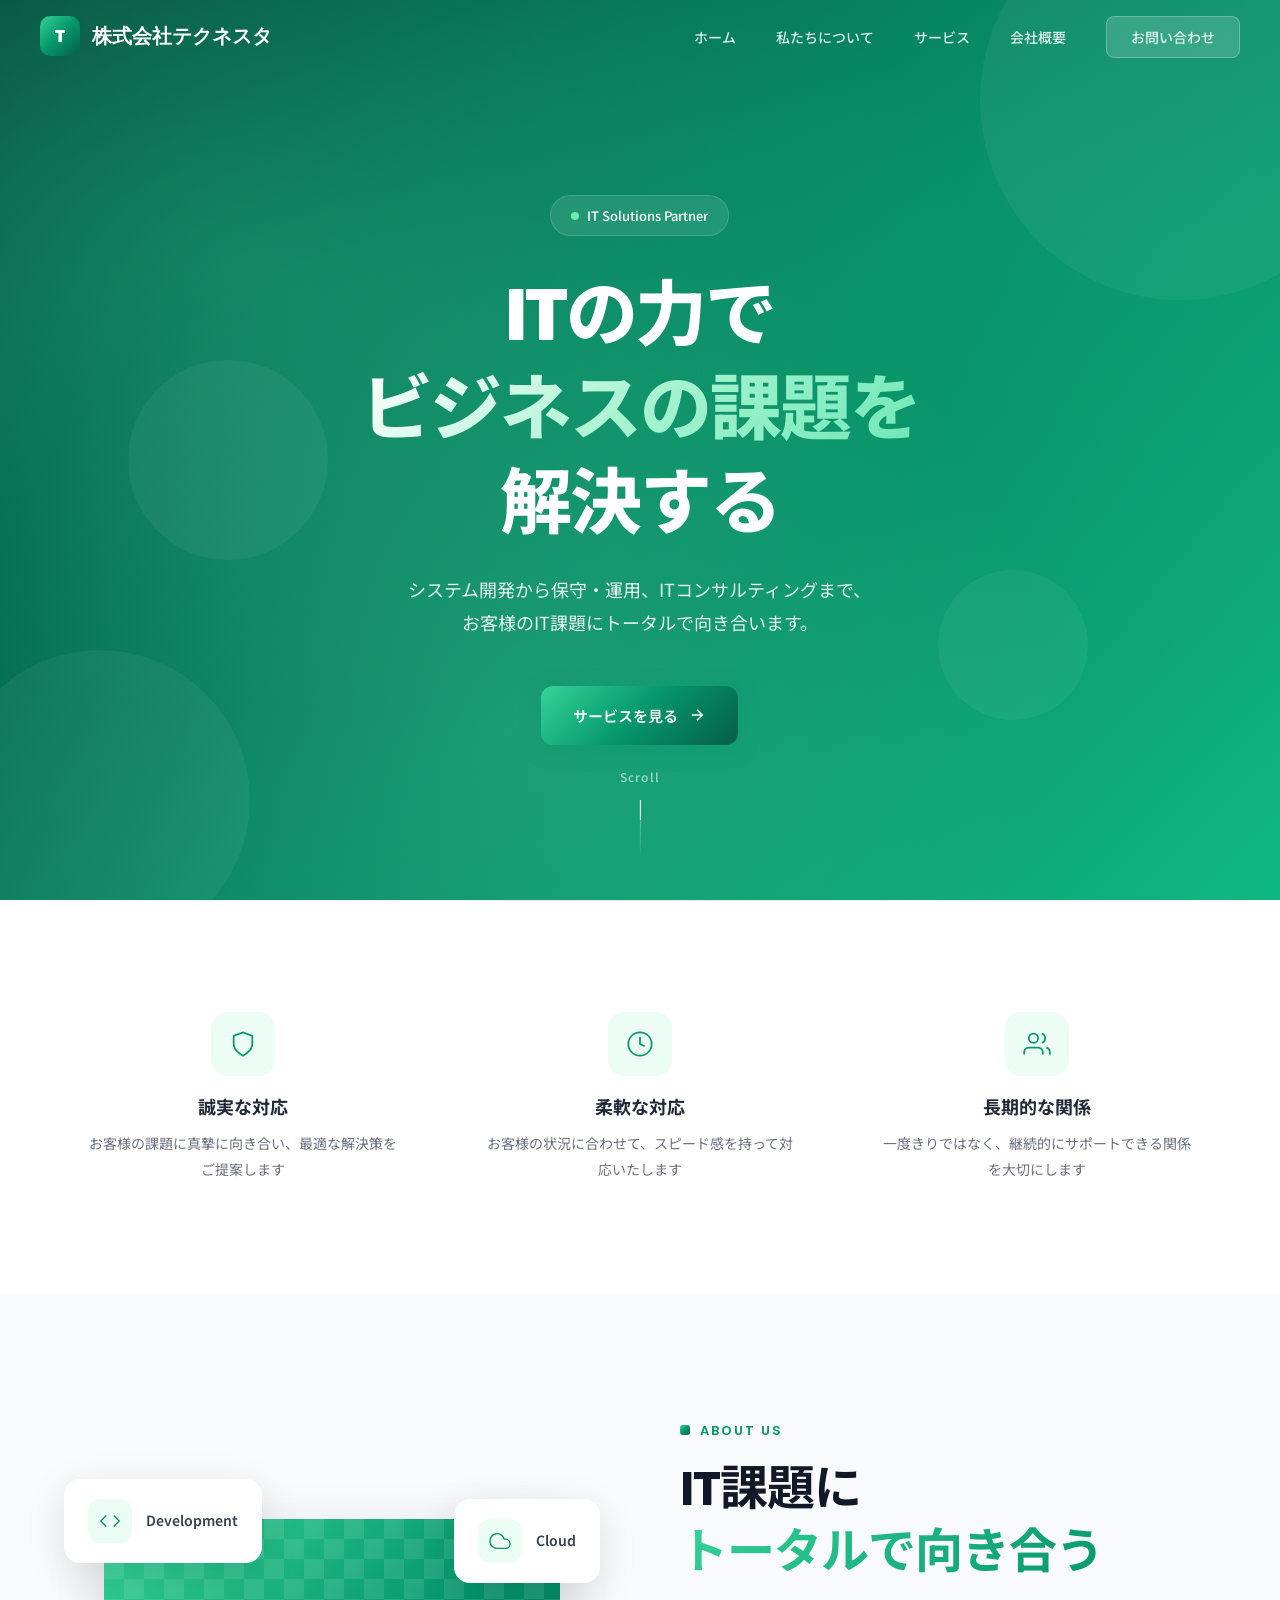
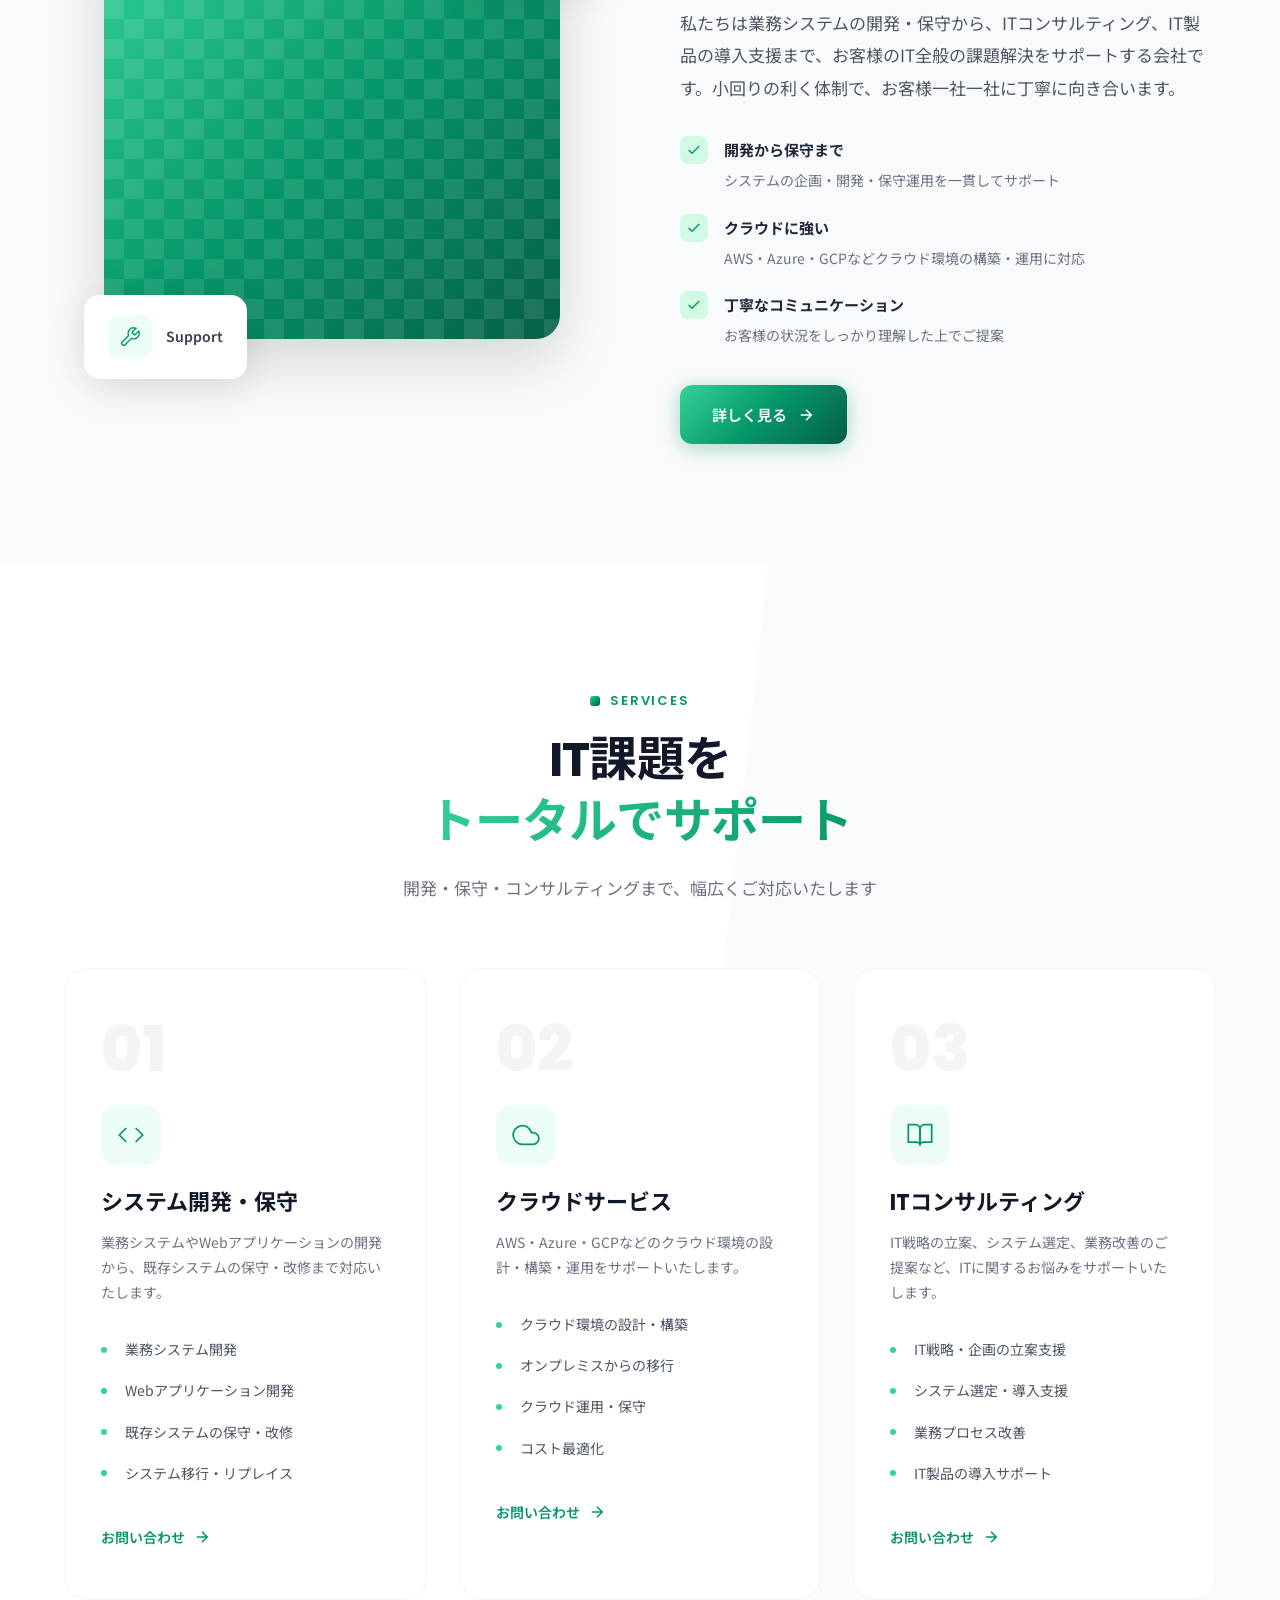
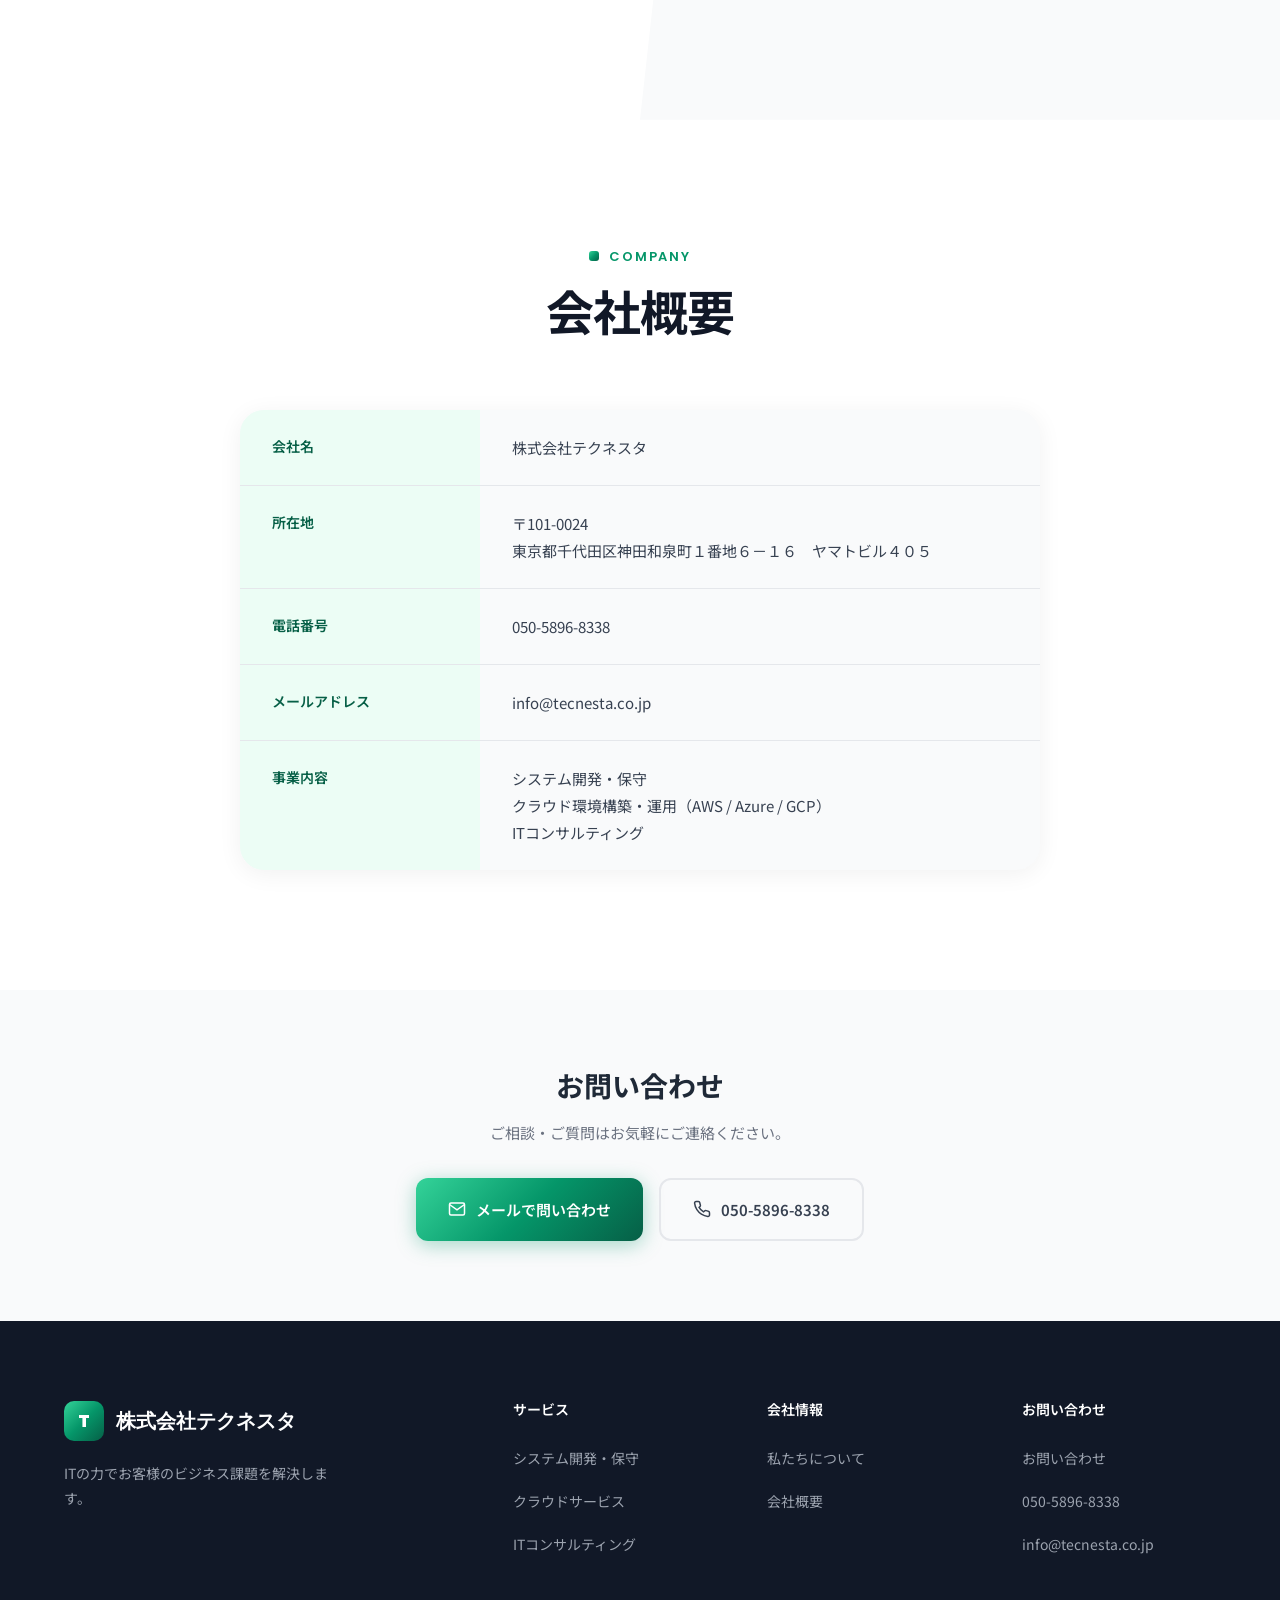
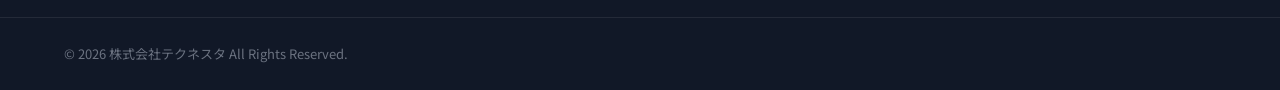
==== commit 8e99c0e9: "Add files via upload 問い合わせがしつこしので軽くした。SNSリンク削除。" ====
--- a/index.html
+++ b/index.html
@@ -55,14 +55,11 @@
             </h1>
             <p>システム開発から保守・運用、ITコンサルティングまで、<br>お客様のIT課題にトータルで向き合います。</p>
             <div class="hero-buttons">
-                <a href="#contact" class="btn btn-primary">
-                    <span>無料相談する</span>
+                <a href="#services" class="btn btn-primary">
+                    <span>サービスを見る</span>
                     <svg viewBox="0 0 24 24" fill="none" stroke="currentColor" stroke-width="2">
                         <path d="M5 12h14M12 5l7 7-7 7"/>
                     </svg>
-                </a>
-                <a href="#services" class="btn btn-glass">
-                    <span>サービスを見る</span>
                 </a>
             </div>
         </div>
@@ -318,74 +315,25 @@
         </div>
     </section>
 
-    <section class="cta">
-        <div class="cta-bg">
-            <div class="cta-gradient"></div>
-        </div>
-        <div class="container">
-            <div class="cta-content">
-                <h2>ITのお悩み、<span class="gradient-text-light">ご相談ください</span></h2>
-                <p>まずはお気軽にお問い合わせください。ご状況をお伺いした上で、最適なご提案をいたします。</p>
-                <a href="#contact" class="btn btn-white">
-                    <span>お問い合わせ</span>
-                    <svg viewBox="0 0 24 24" fill="none" stroke="currentColor" stroke-width="2">
-                        <path d="M5 12h14M12 5l7 7-7 7"/>
-                    </svg>
-                </a>
-            </div>
-        </div>
-    </section>
-
-    <section id="contact" class="contact">
-        <div class="container">
-            <div class="contact-wrapper">
-                <div class="section-header">
-                    <span class="section-label">Contact</span>
-                    <h2 class="section-title">お気軽に<br><span class="gradient-text">ご相談ください</span></h2>
-                    <p class="section-desc">プロジェクトのご相談、お見積もり、ご質問など、<br>お気軽にお問い合わせください。</p>
-                </div>
-
-                <div class="contact-cards">
-                    <div class="contact-card">
-                        <div class="contact-icon">
-                            <svg viewBox="0 0 24 24" fill="none" stroke="currentColor" stroke-width="1.5">
-                                <path d="M4 4h16c1.1 0 2 .9 2 2v12c0 1.1-.9 2-2 2H4c-1.1 0-2-.9-2-2V6c0-1.1.9-2 2-2z"/>
-                                <polyline points="22,6 12,13 2,6"/>
-                            </svg>
-                        </div>
-                        <h3>メールでのお問い合わせ</h3>
-                        <p>24時間受付中。2営業日以内にご返信いたします。</p>
-                        <a href="#" id="email-link" class="btn btn-primary">
-                            <span>メールを送る</span>
-                            <svg viewBox="0 0 24 24" fill="none" stroke="currentColor" stroke-width="2">
-                                <path d="M5 12h14M12 5l7 7-7 7"/>
-                            </svg>
-                        </a>
-                    </div>
-
-                    <div class="contact-card">
-                        <div class="contact-icon">
-                            <svg viewBox="0 0 24 24" fill="none" stroke="currentColor" stroke-width="1.5">
-                                <path d="M22 16.92v3a2 2 0 0 1-2.18 2 19.79 19.79 0 0 1-8.63-3.07 19.5 19.5 0 0 1-6-6 19.79 19.79 0 0 1-3.07-8.67A2 2 0 0 1 4.11 2h3a2 2 0 0 1 2 1.72 12.84 12.84 0 0 0 .7 2.81 2 2 0 0 1-.45 2.11L8.09 9.91a16 16 0 0 0 6 6l1.27-1.27a2 2 0 0 1 2.11-.45 12.84 12.84 0 0 0 2.81.7A2 2 0 0 1 22 16.92z"/>
-                            </svg>
-                        </div>
-                        <h3>お電話でのお問い合わせ</h3>
-                        <p>平日 9:00〜18:00（土日祝休み）</p>
-                        <a href="tel:050-5896-8338" class="btn btn-outline-dark">
-                            <span>050-5896-8338</span>
-                        </a>
-                    </div>
-
-                    <div class="contact-card">
-                        <div class="contact-icon">
-                            <svg viewBox="0 0 24 24" fill="none" stroke="currentColor" stroke-width="1.5">
-                                <path d="M21 10c0 7-9 13-9 13s-9-6-9-13a9 9 0 0 1 18 0z"/>
-                                <circle cx="12" cy="10" r="3"/>
-                            </svg>
-                        </div>
-                        <h3>所在地</h3>
-                        <p>〒101-0024<br>東京都千代田区神田和泉町１番地６－１６　ヤマトビル４０５</p>
-                    </div>
+    <section id="contact" class="contact-simple">
+        <div class="container">
+            <div class="contact-simple-inner">
+                <h2>お問い合わせ</h2>
+                <p>ご相談・ご質問はお気軽にご連絡ください。</p>
+                <div class="contact-buttons">
+                    <a href="#" id="email-link" class="btn btn-primary">
+                        <svg viewBox="0 0 24 24" fill="none" stroke="currentColor" stroke-width="2">
+                            <path d="M4 4h16c1.1 0 2 .9 2 2v12c0 1.1-.9 2-2 2H4c-1.1 0-2-.9-2-2V6c0-1.1.9-2 2-2z"/>
+                            <polyline points="22,6 12,13 2,6"/>
+                        </svg>
+                        <span>メールで問い合わせ</span>
+                    </a>
+                    <a href="tel:050-5896-8338" class="btn btn-outline-dark">
+                        <svg viewBox="0 0 24 24" fill="none" stroke="currentColor" stroke-width="2">
+                            <path d="M22 16.92v3a2 2 0 0 1-2.18 2 19.79 19.79 0 0 1-8.63-3.07 19.5 19.5 0 0 1-6-6 19.79 19.79 0 0 1-3.07-8.67A2 2 0 0 1 4.11 2h3a2 2 0 0 1 2 1.72 12.84 12.84 0 0 0 .7 2.81 2 2 0 0 1-.45 2.11L8.09 9.91a16 16 0 0 0 6 6l1.27-1.27a2 2 0 0 1 2.11-.45 12.84 12.84 0 0 0 2.81.7A2 2 0 0 1 22 16.92z"/>
+                        </svg>
+                        <span>050-5896-8338</span>
+                    </a>
                 </div>
             </div>
         </div>
@@ -401,23 +349,6 @@
                             <span>株式会社テクネスタ</span>
                         </a>
                         <p>ITの力でお客様のビジネス課題を解決します。</p>
-                        <div class="social-links">
-                            <a href="#" aria-label="Twitter">
-                                <svg viewBox="0 0 24 24" fill="currentColor">
-                                    <path d="M18.244 2.25h3.308l-7.227 8.26 8.502 11.24H16.17l-5.214-6.817L4.99 21.75H1.68l7.73-8.835L1.254 2.25H8.08l4.713 6.231zm-1.161 17.52h1.833L7.084 4.126H5.117z"/>
-                                </svg>
-                            </a>
-                            <a href="#" aria-label="Facebook">
-                                <svg viewBox="0 0 24 24" fill="currentColor">
-                                    <path d="M24 12.073c0-6.627-5.373-12-12-12s-12 5.373-12 12c0 5.99 4.388 10.954 10.125 11.854v-8.385H7.078v-3.47h3.047V9.43c0-3.007 1.792-4.669 4.533-4.669 1.312 0 2.686.235 2.686.235v2.953H15.83c-1.491 0-1.956.925-1.956 1.874v2.25h3.328l-.532 3.47h-2.796v8.385C19.612 23.027 24 18.062 24 12.073z"/>
-                                </svg>
-                            </a>
-                            <a href="#" aria-label="LinkedIn">
-                                <svg viewBox="0 0 24 24" fill="currentColor">
-                                    <path d="M20.447 20.452h-3.554v-5.569c0-1.328-.027-3.037-1.852-3.037-1.853 0-2.136 1.445-2.136 2.939v5.667H9.351V9h3.414v1.561h.046c.477-.9 1.637-1.85 3.37-1.85 3.601 0 4.267 2.37 4.267 5.455v6.286zM5.337 7.433c-1.144 0-2.063-.926-2.063-2.065 0-1.138.92-2.063 2.063-2.063 1.14 0 2.064.925 2.064 2.063 0 1.139-.925 2.065-2.064 2.065zm1.782 13.019H3.555V9h3.564v11.452zM22.225 0H1.771C.792 0 0 .774 0 1.729v20.542C0 23.227.792 24 1.771 24h20.451C23.2 24 24 23.227 24 22.271V1.729C24 .774 23.2 0 22.222 0h.003z"/>
-                                </svg>
-                            </a>
-                        </div>
                     </div>
                     <div class="footer-links">
                         <h4>サービス</h4>
--- a/style.css
+++ b/style.css
@@ -1057,73 +1057,43 @@
     margin-bottom: 36px;
 }
 
-.contact {
-    padding: 120px 0;
+.contact-simple {
+    padding: 80px 0;
     background: var(--gray-50);
 }
 
-.contact-wrapper {
-    max-width: 1000px;
+.contact-simple-inner {
+    text-align: center;
+    max-width: 600px;
     margin: 0 auto;
 }
 
-.contact-wrapper .section-header {
-    margin-bottom: 56px;
-}
-
-.contact-cards {
-    display: grid;
-    grid-template-columns: repeat(3, 1fr);
-    gap: 32px;
-}
-
-.contact-card {
-    background: white;
-    padding: 40px 32px;
-    border-radius: 24px;
-    text-align: center;
-    box-shadow: 0 4px 24px rgba(0, 0, 0, 0.06);
-    transition: all 0.3s ease;
-}
-
-.contact-card:hover {
-    transform: translateY(-4px);
-    box-shadow: 0 12px 40px rgba(0, 0, 0, 0.1);
-}
-
-.contact-card .contact-icon {
-    width: 64px;
-    height: 64px;
-    background: var(--primary-50);
-    border-radius: 16px;
-    display: flex;
-    align-items: center;
-    justify-content: center;
-    color: var(--primary-600);
-    margin: 0 auto 24px;
-}
-
-.contact-card .contact-icon svg {
-    width: 28px;
-    height: 28px;
-}
-
-.contact-card h3 {
-    font-size: 18px;
-    font-weight: 700;
+.contact-simple h2 {
+    font-size: 28px;
     color: var(--gray-800);
     margin-bottom: 12px;
 }
 
-.contact-card p {
-    font-size: 14px;
+.contact-simple p {
+    font-size: 15px;
     color: var(--gray-500);
-    margin-bottom: 24px;
-    line-height: 1.7;
-}
-
-.contact-card .btn {
-    width: 100%;
+    margin-bottom: 32px;
+}
+
+.contact-buttons {
+    display: flex;
+    gap: 16px;
+    justify-content: center;
+    flex-wrap: wrap;
+}
+
+.contact-buttons .btn svg {
+    width: 18px;
+    height: 18px;
+}
+
+.contact-buttons .btn:hover svg {
+    transform: none;
 }
 
 .btn-outline-dark {
@@ -1277,9 +1247,9 @@
         grid-template-columns: 1fr 1fr;
     }
 
-    .contact-cards {
-        grid-template-columns: 1fr 1fr;
-        gap: 24px;
+    .contact-buttons {
+        flex-direction: column;
+        align-items: center;
     }
 
     .footer-grid {
@@ -1377,12 +1347,12 @@
         padding: 80px 0;
     }
 
-    .contact-cards {
-        grid-template-columns: 1fr;
-    }
-
-    .contact-card {
-        padding: 32px 24px;
+    .contact-simple {
+        padding: 60px 0;
+    }
+
+    .contact-buttons .btn {
+        width: 100%;
     }
 
     .company-table th,
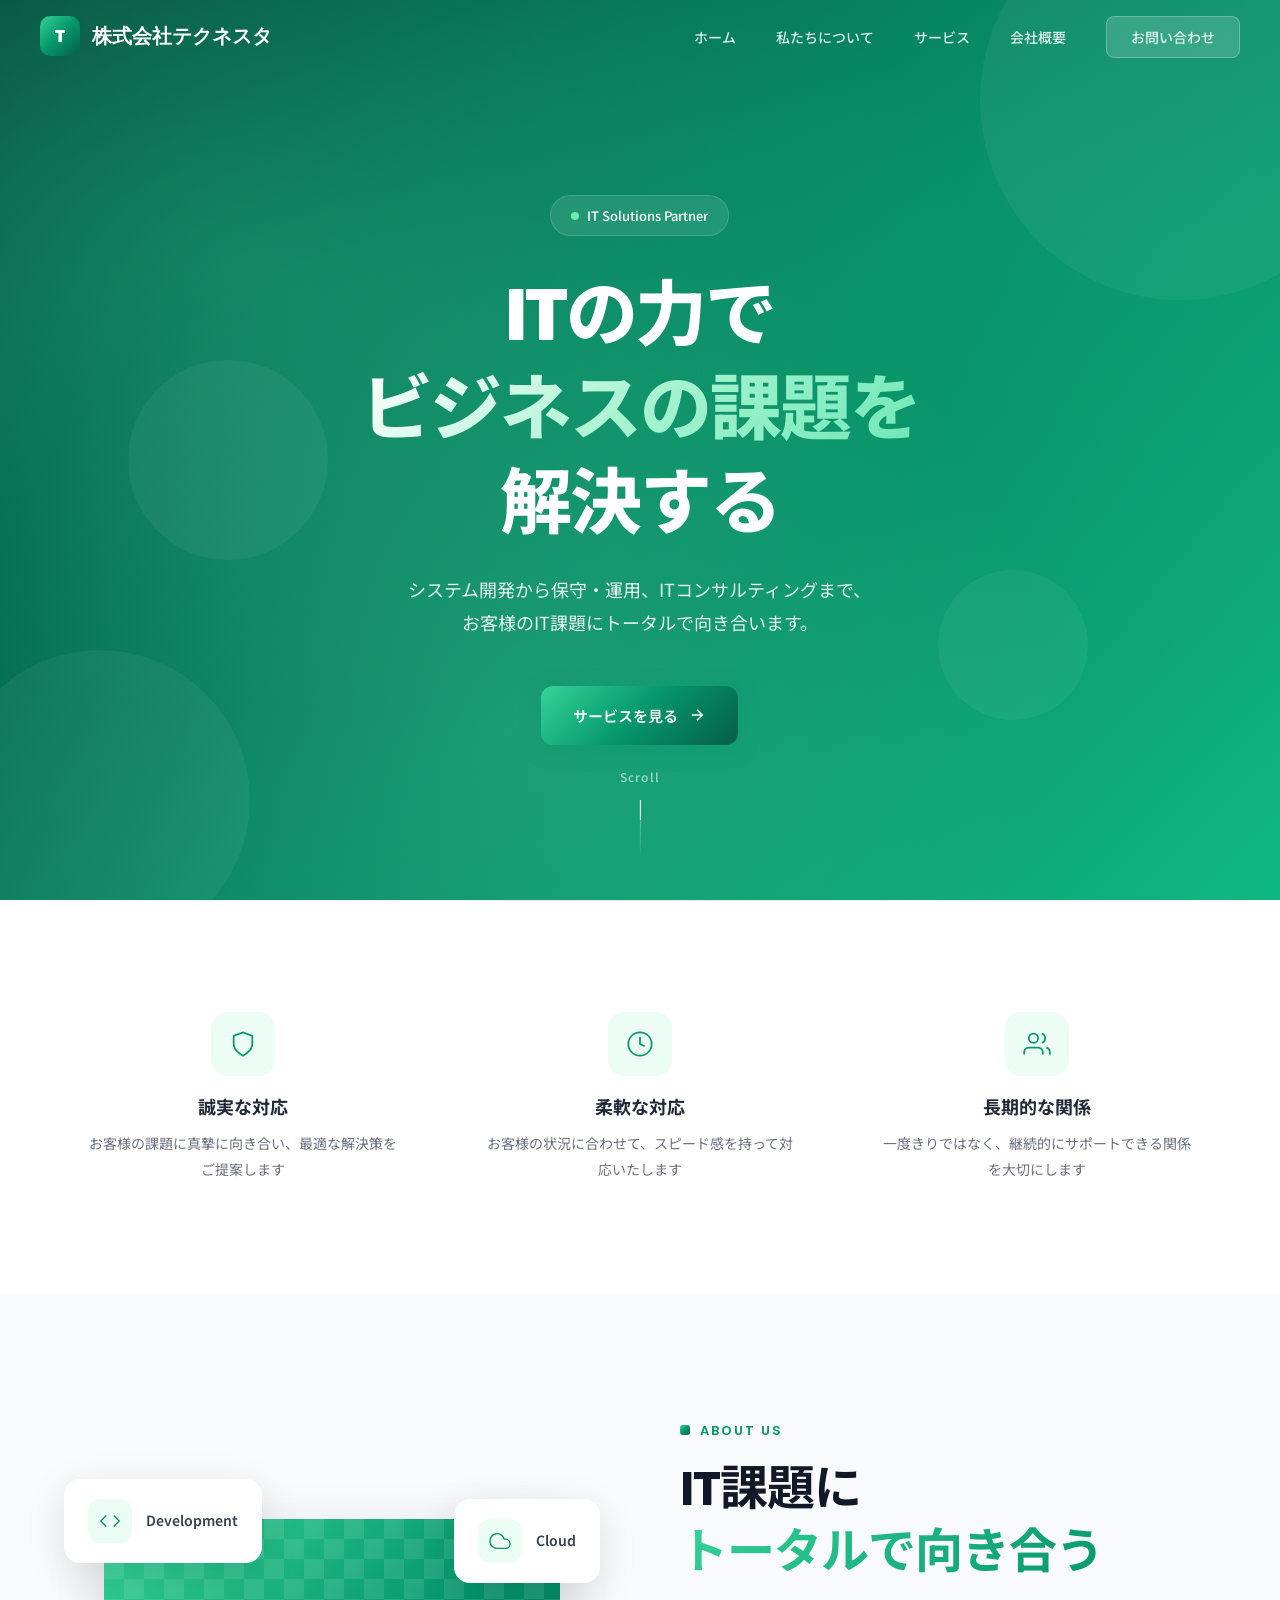
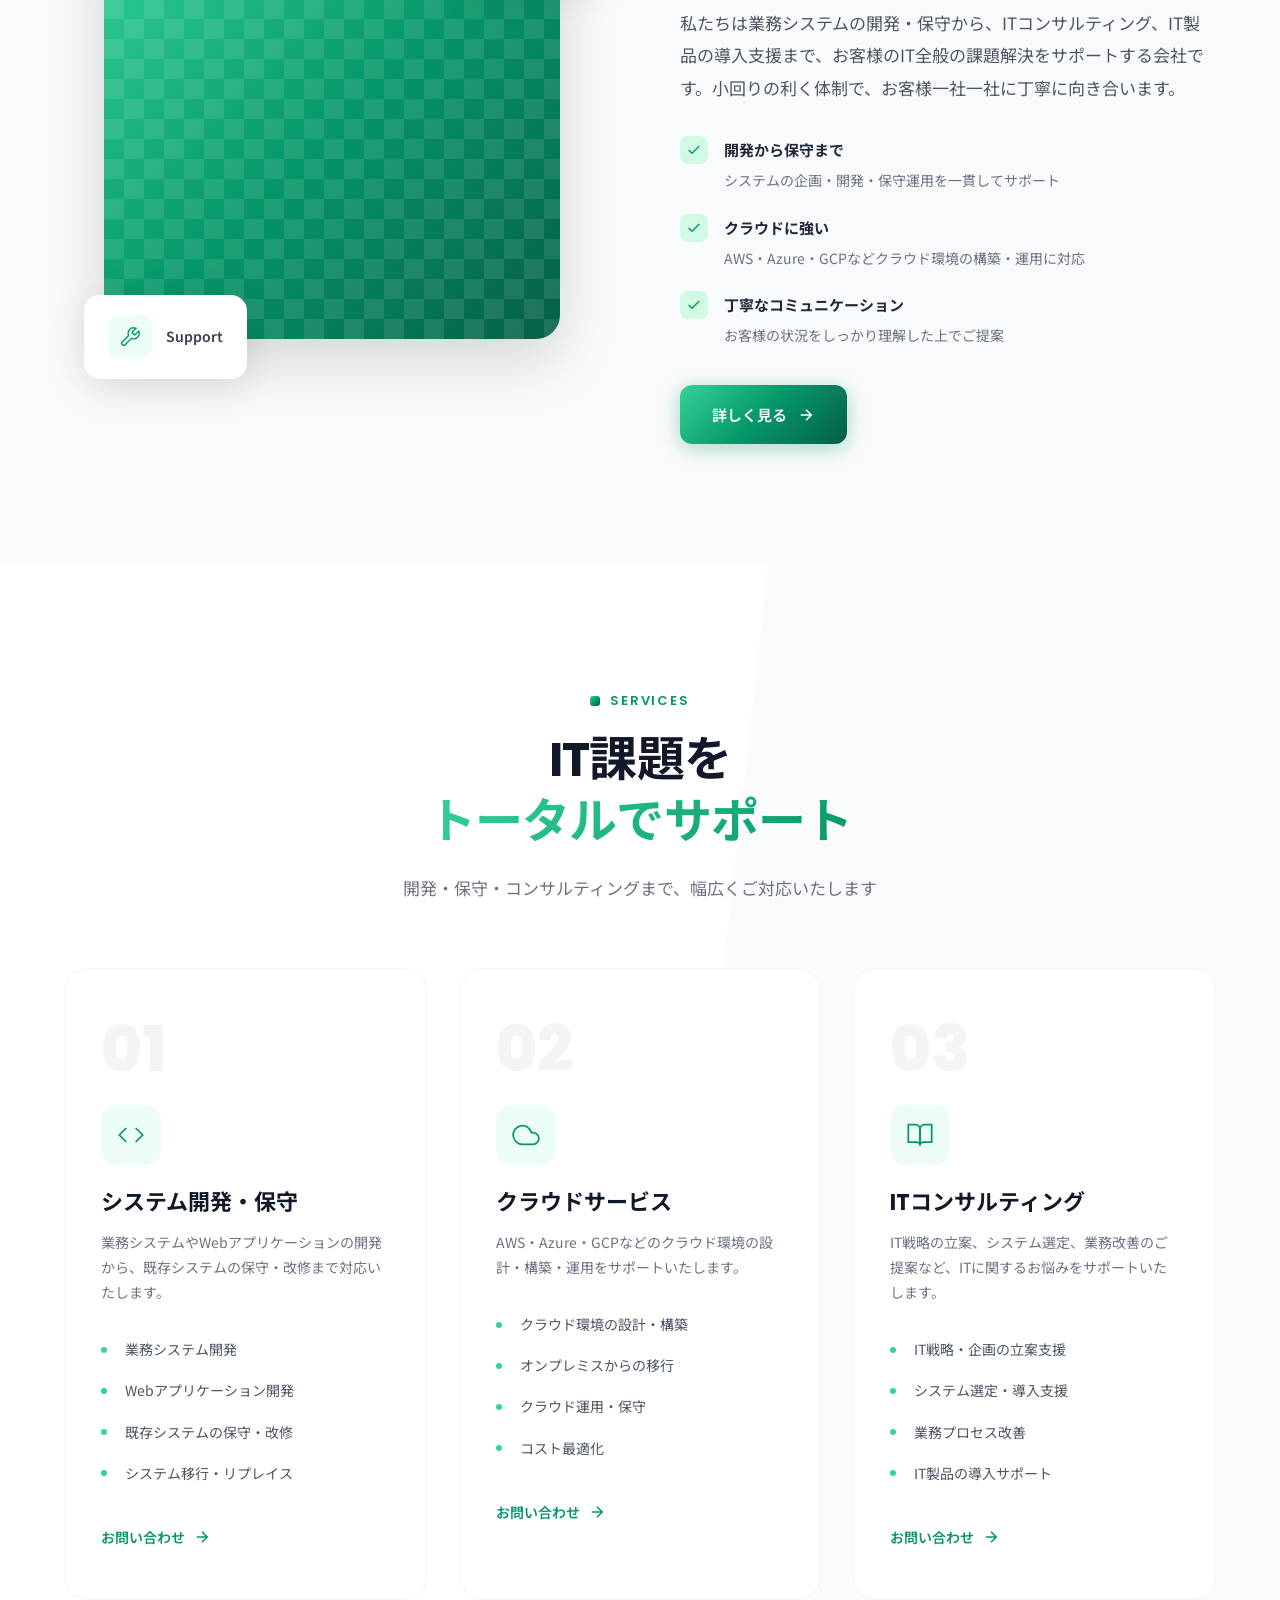
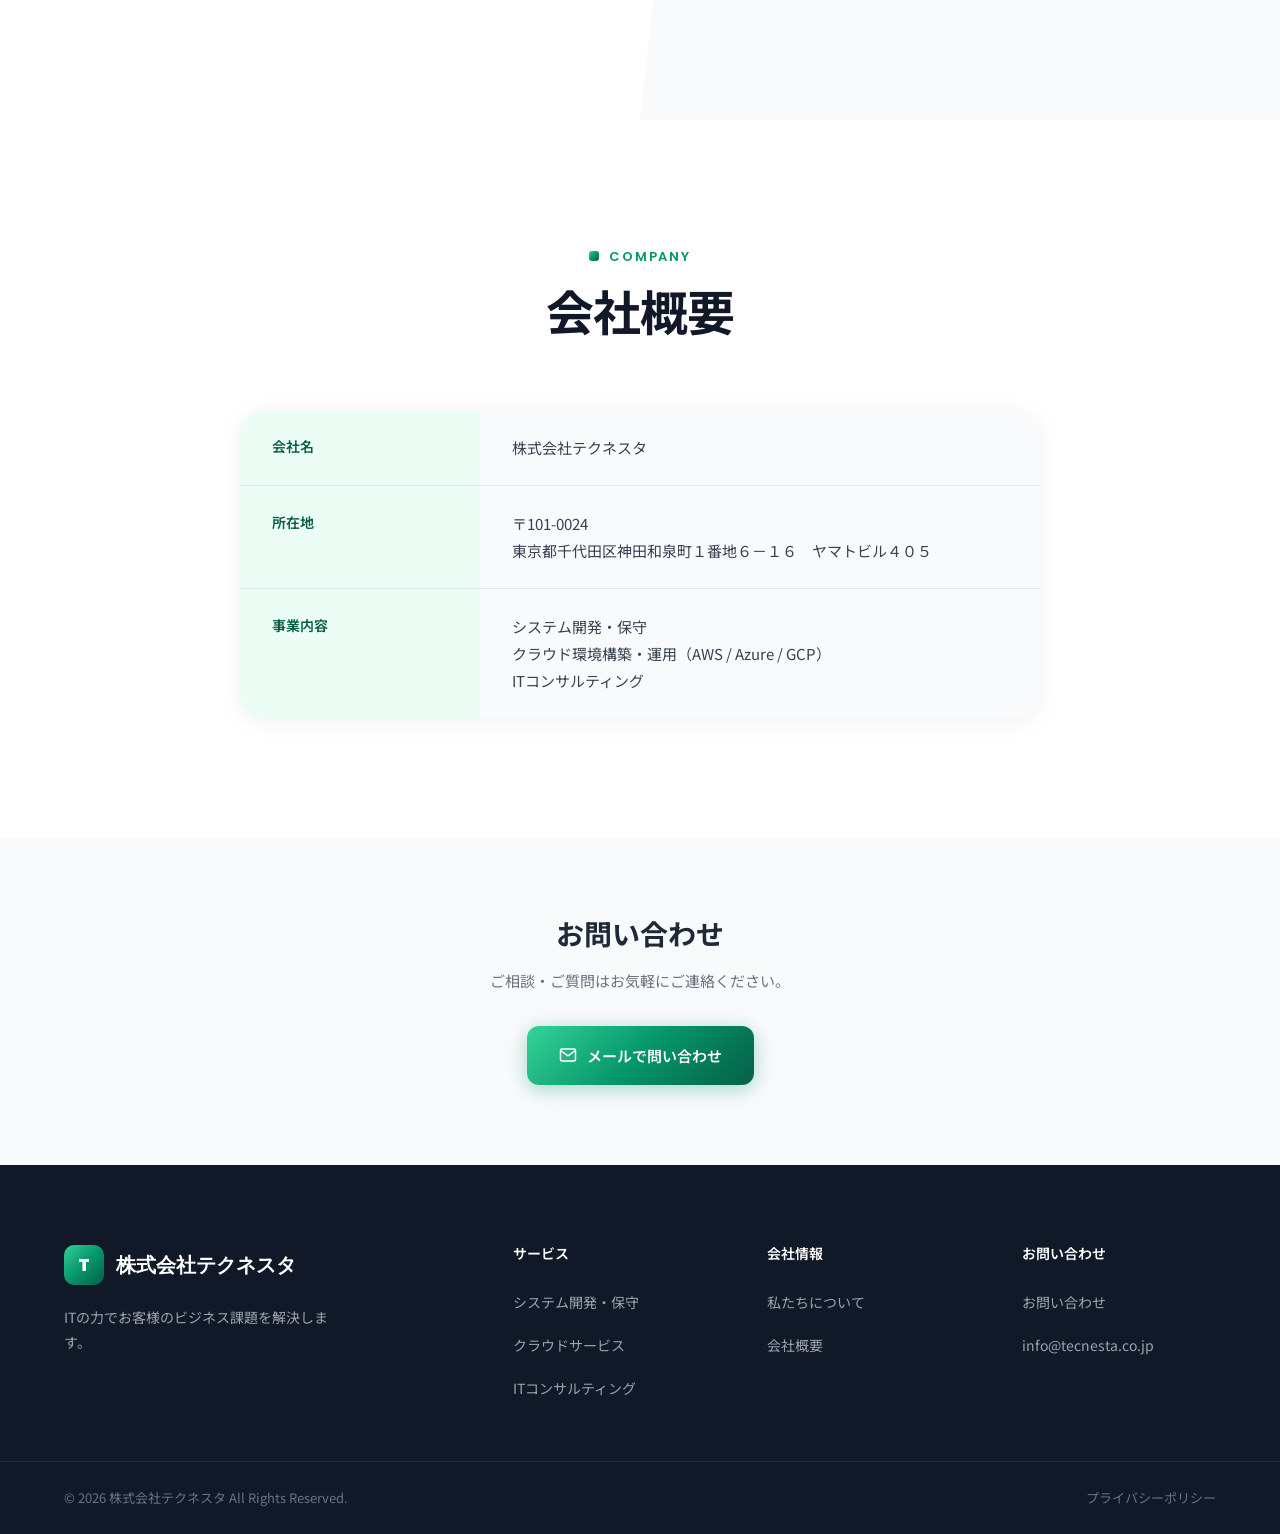
==== commit 2c9f012d: "Add files via upload プライバシーポリシー追加" ====
--- a/index.html
+++ b/index.html
@@ -1,388 +1,376 @@
-<!DOCTYPE html>
-<html lang="ja">
-<head>
-    <meta charset="UTF-8">
-    <meta name="viewport" content="width=device-width, initial-scale=1.0">
-    <meta name="description" content="システム開発・クラウド構築・ITコンサルティングで、お客様のIT課題解決をトータルサポート。">
-    <title>株式会社テクネスタ | システム開発・ITソリューション</title>
-    <link rel="preconnect" href="https://fonts.googleapis.com">
-    <link rel="preconnect" href="https://fonts.gstatic.com" crossorigin>
-    <link href="https://fonts.googleapis.com/css2?family=Noto+Sans+JP:wght@400;500;700;900&family=Poppins:wght@400;500;600;700;800&display=swap" rel="stylesheet">
-    <link rel="stylesheet" href="style.css">
-</head>
-<body>
-    <header class="header">
-        <nav class="nav">
-            <a href="#home" class="logo">
-                <div class="logo-icon">T</div>
-                <span>株式会社テクネスタ</span>
-            </a>
-            <ul class="nav-links">
-                <li><a href="#home">ホーム</a></li>
-                <li><a href="#about">私たちについて</a></li>
-                <li><a href="#services">サービス</a></li>
-                <li><a href="#company">会社概要</a></li>
-                <li><a href="#contact" class="nav-cta">お問い合わせ</a></li>
-            </ul>
-            <button class="mobile-menu-btn" aria-label="メニュー">
-                <span></span>
-                <span></span>
-                <span></span>
-            </button>
-        </nav>
-    </header>
-
-    <section id="home" class="hero">
-        <div class="hero-bg">
-            <div class="hero-gradient"></div>
-            <div class="hero-mesh"></div>
-            <div class="floating-shapes">
-                <div class="shape shape-1"></div>
-                <div class="shape shape-2"></div>
-                <div class="shape shape-3"></div>
-                <div class="shape shape-4"></div>
-            </div>
-        </div>
-        <div class="hero-content">
-            <div class="hero-badge">
-                <span class="badge-dot"></span>
-                IT Solutions Partner
-            </div>
-            <h1>
-                <span class="hero-line">ITの力で</span>
-                <span class="hero-line gradient-text">ビジネスの課題を</span>
-                <span class="hero-line">解決する</span>
-            </h1>
-            <p>システム開発から保守・運用、ITコンサルティングまで、<br>お客様のIT課題にトータルで向き合います。</p>
-            <div class="hero-buttons">
-                <a href="#services" class="btn btn-primary">
-                    <span>サービスを見る</span>
-                    <svg viewBox="0 0 24 24" fill="none" stroke="currentColor" stroke-width="2">
-                        <path d="M5 12h14M12 5l7 7-7 7"/>
-                    </svg>
-                </a>
-            </div>
-        </div>
-        <div class="hero-scroll">
-            <span>Scroll</span>
-            <div class="scroll-line"></div>
-        </div>
-    </section>
-
-    <section class="values">
-        <div class="container">
-            <div class="values-grid">
-                <div class="value-item">
-                    <div class="value-icon">
-                        <svg viewBox="0 0 24 24" fill="none" stroke="currentColor" stroke-width="1.5">
-                            <path d="M12 22s8-4 8-10V5l-8-3-8 3v7c0 6 8 10 8 10z"/>
-                        </svg>
-                    </div>
-                    <h3>誠実な対応</h3>
-                    <p>お客様の課題に真摯に向き合い、最適な解決策をご提案します</p>
-                </div>
-                <div class="value-item">
-                    <div class="value-icon">
-                        <svg viewBox="0 0 24 24" fill="none" stroke="currentColor" stroke-width="1.5">
-                            <circle cx="12" cy="12" r="10"/>
-                            <path d="M12 6v6l4 2"/>
-                        </svg>
-                    </div>
-                    <h3>柔軟な対応</h3>
-                    <p>お客様の状況に合わせて、スピード感を持って対応いたします</p>
-                </div>
-                <div class="value-item">
-                    <div class="value-icon">
-                        <svg viewBox="0 0 24 24" fill="none" stroke="currentColor" stroke-width="1.5">
-                            <path d="M17 21v-2a4 4 0 0 0-4-4H5a4 4 0 0 0-4 4v2"/>
-                            <circle cx="9" cy="7" r="4"/>
-                            <path d="M23 21v-2a4 4 0 0 0-3-3.87M16 3.13a4 4 0 0 1 0 7.75"/>
-                        </svg>
-                    </div>
-                    <h3>長期的な関係</h3>
-                    <p>一度きりではなく、継続的にサポートできる関係を大切にします</p>
-                </div>
-            </div>
-        </div>
-    </section>
-
-    <section id="about" class="about">
-        <div class="container">
-            <div class="about-grid">
-                <div class="about-visual">
-                    <div class="about-card about-card-1">
-                        <div class="card-icon">
-                            <svg viewBox="0 0 24 24" fill="none" stroke="currentColor" stroke-width="1.5">
-                                <polyline points="16 18 22 12 16 6"/>
-                                <polyline points="8 6 2 12 8 18"/>
-                            </svg>
-                        </div>
-                        <span>Development</span>
-                    </div>
-                    <div class="about-card about-card-2">
-                        <div class="card-icon">
-                            <svg viewBox="0 0 24 24" fill="none" stroke="currentColor" stroke-width="1.5">
-                                <path d="M18 10h-1.26A8 8 0 1 0 9 20h9a5 5 0 0 0 0-10z"/>
-                            </svg>
-                        </div>
-                        <span>Cloud</span>
-                    </div>
-                    <div class="about-card about-card-3">
-                        <div class="card-icon">
-                            <svg viewBox="0 0 24 24" fill="none" stroke="currentColor" stroke-width="1.5">
-                                <path d="M14.7 6.3a1 1 0 0 0 0 1.4l1.6 1.6a1 1 0 0 0 1.4 0l3.77-3.77a6 6 0 0 1-7.94 7.94l-6.91 6.91a2.12 2.12 0 0 1-3-3l6.91-6.91a6 6 0 0 1 7.94-7.94l-3.76 3.76z"/>
-                            </svg>
-                        </div>
-                        <span>Support</span>
-                    </div>
-                    <div class="about-image-wrapper">
-                        <div class="about-image"></div>
-                    </div>
-                </div>
-                <div class="about-content">
-                    <span class="section-label">About Us</span>
-                    <h2 class="section-title">IT課題に<br><span class="gradient-text">トータルで向き合う</span></h2>
-                    <p class="about-lead">私たちは業務システムの開発・保守から、ITコンサルティング、IT製品の導入支援まで、お客様のIT全般の課題解決をサポートする会社です。小回りの利く体制で、お客様一社一社に丁寧に向き合います。</p>
-                    <div class="about-features">
-                        <div class="feature">
-                            <div class="feature-icon">
-                                <svg viewBox="0 0 24 24" fill="none" stroke="currentColor" stroke-width="2">
-                                    <polyline points="20 6 9 17 4 12"/>
-                                </svg>
-                            </div>
-                            <div class="feature-text">
-                                <strong>開発から保守まで</strong>
-                                <span>システムの企画・開発・保守運用を一貫してサポート</span>
-                            </div>
-                        </div>
-                        <div class="feature">
-                            <div class="feature-icon">
-                                <svg viewBox="0 0 24 24" fill="none" stroke="currentColor" stroke-width="2">
-                                    <polyline points="20 6 9 17 4 12"/>
-                                </svg>
-                            </div>
-                            <div class="feature-text">
-                                <strong>クラウドに強い</strong>
-                                <span>AWS・Azure・GCPなどクラウド環境の構築・運用に対応</span>
-                            </div>
-                        </div>
-                        <div class="feature">
-                            <div class="feature-icon">
-                                <svg viewBox="0 0 24 24" fill="none" stroke="currentColor" stroke-width="2">
-                                    <polyline points="20 6 9 17 4 12"/>
-                                </svg>
-                            </div>
-                            <div class="feature-text">
-                                <strong>丁寧なコミュニケーション</strong>
-                                <span>お客様の状況をしっかり理解した上でご提案</span>
-                            </div>
-                        </div>
-                    </div>
-                    <a href="#contact" class="btn btn-primary">
-                        <span>詳しく見る</span>
-                        <svg viewBox="0 0 24 24" fill="none" stroke="currentColor" stroke-width="2">
-                            <path d="M5 12h14M12 5l7 7-7 7"/>
-                        </svg>
-                    </a>
-                </div>
-            </div>
-        </div>
-    </section>
-
-    <section id="services" class="services">
-        <div class="services-bg"></div>
-        <div class="container">
-            <div class="section-header">
-                <span class="section-label">Services</span>
-                <h2 class="section-title">IT課題を<br><span class="gradient-text">トータルでサポート</span></h2>
-                <p class="section-desc">開発・保守・コンサルティングまで、幅広くご対応いたします</p>
-            </div>
-            <div class="services-grid">
-                <div class="service-card">
-                    <div class="service-number">01</div>
-                    <div class="service-icon-wrapper">
-                        <div class="service-icon">
-                            <svg viewBox="0 0 24 24" fill="none" stroke="currentColor" stroke-width="1.5">
-                                <polyline points="16 18 22 12 16 6"/>
-                                <polyline points="8 6 2 12 8 18"/>
-                            </svg>
-                        </div>
-                    </div>
-                    <h3>システム開発・保守</h3>
-                    <p>業務システムやWebアプリケーションの開発から、既存システムの保守・改修まで対応いたします。</p>
-                    <ul class="service-features">
-                        <li>業務システム開発</li>
-                        <li>Webアプリケーション開発</li>
-                        <li>既存システムの保守・改修</li>
-                        <li>システム移行・リプレイス</li>
-                    </ul>
-                    <a href="#contact" class="service-link">
-                        <span>お問い合わせ</span>
-                        <svg viewBox="0 0 24 24" fill="none" stroke="currentColor" stroke-width="2">
-                            <path d="M5 12h14M12 5l7 7-7 7"/>
-                        </svg>
-                    </a>
-                </div>
-                <div class="service-card">
-                    <div class="service-number">02</div>
-                    <div class="service-icon-wrapper">
-                        <div class="service-icon">
-                            <svg viewBox="0 0 24 24" fill="none" stroke="currentColor" stroke-width="1.5">
-                                <path d="M18 10h-1.26A8 8 0 1 0 9 20h9a5 5 0 0 0 0-10z"/>
-                            </svg>
-                        </div>
-                    </div>
-                    <h3>クラウドサービス</h3>
-                    <p>AWS・Azure・GCPなどのクラウド環境の設計・構築・運用をサポートいたします。</p>
-                    <ul class="service-features">
-                        <li>クラウド環境の設計・構築</li>
-                        <li>オンプレミスからの移行</li>
-                        <li>クラウド運用・保守</li>
-                        <li>コスト最適化</li>
-                    </ul>
-                    <a href="#contact" class="service-link">
-                        <span>お問い合わせ</span>
-                        <svg viewBox="0 0 24 24" fill="none" stroke="currentColor" stroke-width="2">
-                            <path d="M5 12h14M12 5l7 7-7 7"/>
-                        </svg>
-                    </a>
-                </div>
-                <div class="service-card">
-                    <div class="service-number">03</div>
-                    <div class="service-icon-wrapper">
-                        <div class="service-icon">
-                            <svg viewBox="0 0 24 24" fill="none" stroke="currentColor" stroke-width="1.5">
-                                <path d="M2 3h6a4 4 0 0 1 4 4v14a3 3 0 0 0-3-3H2z"/>
-                                <path d="M22 3h-6a4 4 0 0 0-4 4v14a3 3 0 0 1 3-3h7z"/>
-                            </svg>
-                        </div>
-                    </div>
-                    <h3>ITコンサルティング</h3>
-                    <p>IT戦略の立案、システム選定、業務改善のご提案など、ITに関するお悩みをサポートいたします。</p>
-                    <ul class="service-features">
-                        <li>IT戦略・企画の立案支援</li>
-                        <li>システム選定・導入支援</li>
-                        <li>業務プロセス改善</li>
-                        <li>IT製品の導入サポート</li>
-                    </ul>
-                    <a href="#contact" class="service-link">
-                        <span>お問い合わせ</span>
-                        <svg viewBox="0 0 24 24" fill="none" stroke="currentColor" stroke-width="2">
-                            <path d="M5 12h14M12 5l7 7-7 7"/>
-                        </svg>
-                    </a>
-                </div>
-            </div>
-        </div>
-    </section>
-
-    <section id="company" class="company">
-        <div class="container">
-            <div class="section-header">
-                <span class="section-label">Company</span>
-                <h2 class="section-title">会社概要</h2>
-            </div>
-            <div class="company-table-wrapper">
-                <table class="company-table">
-                    <tbody>
-                        <tr>
-                            <th>会社名</th>
-                            <td>株式会社テクネスタ</td>
-                        </tr>
-                        <tr>
-                            <th>所在地</th>
-                            <td>〒101-0024<br>東京都千代田区神田和泉町１番地６－１６　ヤマトビル４０５</td>
-                        </tr>
-                        <tr>
-                            <th>電話番号</th>
-                            <td>050-5896-8338</td>
-                        </tr>
-                        <tr>
-                            <th>メールアドレス</th>
-                            <td><span id="company-email">読み込み中...</span></td>
-                        </tr>
-                        <tr>
-                            <th>事業内容</th>
-                            <td>
-                                システム開発・保守<br>
-                                クラウド環境構築・運用（AWS / Azure / GCP）<br>
-                                ITコンサルティング
-                            </td>
-                        </tr>
-                    </tbody>
-                </table>
-            </div>
-        </div>
-    </section>
-
-    <section id="contact" class="contact-simple">
-        <div class="container">
-            <div class="contact-simple-inner">
-                <h2>お問い合わせ</h2>
-                <p>ご相談・ご質問はお気軽にご連絡ください。</p>
-                <div class="contact-buttons">
-                    <a href="#" id="email-link" class="btn btn-primary">
-                        <svg viewBox="0 0 24 24" fill="none" stroke="currentColor" stroke-width="2">
-                            <path d="M4 4h16c1.1 0 2 .9 2 2v12c0 1.1-.9 2-2 2H4c-1.1 0-2-.9-2-2V6c0-1.1.9-2 2-2z"/>
-                            <polyline points="22,6 12,13 2,6"/>
-                        </svg>
-                        <span>メールで問い合わせ</span>
-                    </a>
-                    <a href="tel:050-5896-8338" class="btn btn-outline-dark">
-                        <svg viewBox="0 0 24 24" fill="none" stroke="currentColor" stroke-width="2">
-                            <path d="M22 16.92v3a2 2 0 0 1-2.18 2 19.79 19.79 0 0 1-8.63-3.07 19.5 19.5 0 0 1-6-6 19.79 19.79 0 0 1-3.07-8.67A2 2 0 0 1 4.11 2h3a2 2 0 0 1 2 1.72 12.84 12.84 0 0 0 .7 2.81 2 2 0 0 1-.45 2.11L8.09 9.91a16 16 0 0 0 6 6l1.27-1.27a2 2 0 0 1 2.11-.45 12.84 12.84 0 0 0 2.81.7A2 2 0 0 1 22 16.92z"/>
-                        </svg>
-                        <span>050-5896-8338</span>
-                    </a>
-                </div>
-            </div>
-        </div>
-    </section>
-
-    <footer class="footer">
-        <div class="footer-top">
-            <div class="container">
-                <div class="footer-grid">
-                    <div class="footer-brand">
-                        <a href="#home" class="logo">
-                            <div class="logo-icon">T</div>
-                            <span>株式会社テクネスタ</span>
-                        </a>
-                        <p>ITの力でお客様のビジネス課題を解決します。</p>
-                    </div>
-                    <div class="footer-links">
-                        <h4>サービス</h4>
-                        <ul>
-                            <li><a href="#services">システム開発・保守</a></li>
-                            <li><a href="#services">クラウドサービス</a></li>
-                            <li><a href="#services">ITコンサルティング</a></li>
-                        </ul>
-                    </div>
-                    <div class="footer-links">
-                        <h4>会社情報</h4>
-                        <ul>
-                            <li><a href="#about">私たちについて</a></li>
-                            <li><a href="#company">会社概要</a></li>
-                        </ul>
-                    </div>
-                    <div class="footer-links">
-                        <h4>お問い合わせ</h4>
-                        <ul>
-                            <li><a href="#contact">お問い合わせ</a></li>
-                            <li><a href="tel:050-5896-8338">050-5896-8338</a></li>
-                            <li><a href="#" id="footer-email">メールアドレス</a></li>
-                        </ul>
-                    </div>
-                </div>
-            </div>
-        </div>
-        <div class="footer-bottom">
-            <div class="container">
-                <p>&copy; 2026 株式会社テクネスタ All Rights Reserved.</p>
-            </div>
-        </div>
-    </footer>
-
-    <script src="script.js"></script>
-</body>
-</html>
+<!DOCTYPE html>
+<html lang="ja">
+<head>
+    <meta charset="UTF-8">
+    <meta name="viewport" content="width=device-width, initial-scale=1.0">
+    <meta name="description" content="システム開発・クラウド構築・ITコンサルティングで、お客様のIT課題解決をトータルサポート。">
+    <title>株式会社テクネスタ | システム開発・ITソリューション</title>
+    <link rel="preconnect" href="https://fonts.googleapis.com">
+    <link rel="preconnect" href="https://fonts.gstatic.com" crossorigin>
+    <link href="https://fonts.googleapis.com/css2?family=Noto+Sans+JP:wght@400;500;700;900&family=Poppins:wght@400;500;600;700;800&display=swap" rel="stylesheet">
+    <link rel="stylesheet" href="style.css">
+</head>
+<body>
+    <header class="header">
+        <nav class="nav">
+            <a href="#home" class="logo">
+                <div class="logo-icon">T</div>
+                <span>株式会社テクネスタ</span>
+            </a>
+            <ul class="nav-links">
+                <li><a href="#home">ホーム</a></li>
+                <li><a href="#about">私たちについて</a></li>
+                <li><a href="#services">サービス</a></li>
+                <li><a href="#company">会社概要</a></li>
+                <li><a href="#contact" class="nav-cta">お問い合わせ</a></li>
+            </ul>
+            <button class="mobile-menu-btn" aria-label="メニュー">
+                <span></span>
+                <span></span>
+                <span></span>
+            </button>
+        </nav>
+    </header>
+
+    <section id="home" class="hero">
+        <div class="hero-bg">
+            <div class="hero-gradient"></div>
+            <div class="hero-mesh"></div>
+            <div class="floating-shapes">
+                <div class="shape shape-1"></div>
+                <div class="shape shape-2"></div>
+                <div class="shape shape-3"></div>
+                <div class="shape shape-4"></div>
+            </div>
+        </div>
+        <div class="hero-content">
+            <div class="hero-badge">
+                <span class="badge-dot"></span>
+                IT Solutions Partner
+            </div>
+            <h1>
+                <span class="hero-line">ITの力で</span>
+                <span class="hero-line gradient-text">ビジネスの課題を</span>
+                <span class="hero-line">解決する</span>
+            </h1>
+            <p>システム開発から保守・運用、ITコンサルティングまで、<br>お客様のIT課題にトータルで向き合います。</p>
+            <div class="hero-buttons">
+                <a href="#services" class="btn btn-primary">
+                    <span>サービスを見る</span>
+                    <svg viewBox="0 0 24 24" fill="none" stroke="currentColor" stroke-width="2">
+                        <path d="M5 12h14M12 5l7 7-7 7"/>
+                    </svg>
+                </a>
+            </div>
+        </div>
+        <div class="hero-scroll">
+            <span>Scroll</span>
+            <div class="scroll-line"></div>
+        </div>
+    </section>
+
+    <section class="values">
+        <div class="container">
+            <div class="values-grid">
+                <div class="value-item">
+                    <div class="value-icon">
+                        <svg viewBox="0 0 24 24" fill="none" stroke="currentColor" stroke-width="1.5">
+                            <path d="M12 22s8-4 8-10V5l-8-3-8 3v7c0 6 8 10 8 10z"/>
+                        </svg>
+                    </div>
+                    <h3>誠実な対応</h3>
+                    <p>お客様の課題に真摯に向き合い、最適な解決策をご提案します</p>
+                </div>
+                <div class="value-item">
+                    <div class="value-icon">
+                        <svg viewBox="0 0 24 24" fill="none" stroke="currentColor" stroke-width="1.5">
+                            <circle cx="12" cy="12" r="10"/>
+                            <path d="M12 6v6l4 2"/>
+                        </svg>
+                    </div>
+                    <h3>柔軟な対応</h3>
+                    <p>お客様の状況に合わせて、スピード感を持って対応いたします</p>
+                </div>
+                <div class="value-item">
+                    <div class="value-icon">
+                        <svg viewBox="0 0 24 24" fill="none" stroke="currentColor" stroke-width="1.5">
+                            <path d="M17 21v-2a4 4 0 0 0-4-4H5a4 4 0 0 0-4 4v2"/>
+                            <circle cx="9" cy="7" r="4"/>
+                            <path d="M23 21v-2a4 4 0 0 0-3-3.87M16 3.13a4 4 0 0 1 0 7.75"/>
+                        </svg>
+                    </div>
+                    <h3>長期的な関係</h3>
+                    <p>一度きりではなく、継続的にサポートできる関係を大切にします</p>
+                </div>
+            </div>
+        </div>
+    </section>
+
+    <section id="about" class="about">
+        <div class="container">
+            <div class="about-grid">
+                <div class="about-visual">
+                    <div class="about-card about-card-1">
+                        <div class="card-icon">
+                            <svg viewBox="0 0 24 24" fill="none" stroke="currentColor" stroke-width="1.5">
+                                <polyline points="16 18 22 12 16 6"/>
+                                <polyline points="8 6 2 12 8 18"/>
+                            </svg>
+                        </div>
+                        <span>Development</span>
+                    </div>
+                    <div class="about-card about-card-2">
+                        <div class="card-icon">
+                            <svg viewBox="0 0 24 24" fill="none" stroke="currentColor" stroke-width="1.5">
+                                <path d="M18 10h-1.26A8 8 0 1 0 9 20h9a5 5 0 0 0 0-10z"/>
+                            </svg>
+                        </div>
+                        <span>Cloud</span>
+                    </div>
+                    <div class="about-card about-card-3">
+                        <div class="card-icon">
+                            <svg viewBox="0 0 24 24" fill="none" stroke="currentColor" stroke-width="1.5">
+                                <path d="M14.7 6.3a1 1 0 0 0 0 1.4l1.6 1.6a1 1 0 0 0 1.4 0l3.77-3.77a6 6 0 0 1-7.94 7.94l-6.91 6.91a2.12 2.12 0 0 1-3-3l6.91-6.91a6 6 0 0 1 7.94-7.94l-3.76 3.76z"/>
+                            </svg>
+                        </div>
+                        <span>Support</span>
+                    </div>
+                    <div class="about-image-wrapper">
+                        <div class="about-image"></div>
+                    </div>
+                </div>
+                <div class="about-content">
+                    <span class="section-label">About Us</span>
+                    <h2 class="section-title">IT課題に<br><span class="gradient-text">トータルで向き合う</span></h2>
+                    <p class="about-lead">私たちは業務システムの開発・保守から、ITコンサルティング、IT製品の導入支援まで、お客様のIT全般の課題解決をサポートする会社です。小回りの利く体制で、お客様一社一社に丁寧に向き合います。</p>
+                    <div class="about-features">
+                        <div class="feature">
+                            <div class="feature-icon">
+                                <svg viewBox="0 0 24 24" fill="none" stroke="currentColor" stroke-width="2">
+                                    <polyline points="20 6 9 17 4 12"/>
+                                </svg>
+                            </div>
+                            <div class="feature-text">
+                                <strong>開発から保守まで</strong>
+                                <span>システムの企画・開発・保守運用を一貫してサポート</span>
+                            </div>
+                        </div>
+                        <div class="feature">
+                            <div class="feature-icon">
+                                <svg viewBox="0 0 24 24" fill="none" stroke="currentColor" stroke-width="2">
+                                    <polyline points="20 6 9 17 4 12"/>
+                                </svg>
+                            </div>
+                            <div class="feature-text">
+                                <strong>クラウドに強い</strong>
+                                <span>AWS・Azure・GCPなどクラウド環境の構築・運用に対応</span>
+                            </div>
+                        </div>
+                        <div class="feature">
+                            <div class="feature-icon">
+                                <svg viewBox="0 0 24 24" fill="none" stroke="currentColor" stroke-width="2">
+                                    <polyline points="20 6 9 17 4 12"/>
+                                </svg>
+                            </div>
+                            <div class="feature-text">
+                                <strong>丁寧なコミュニケーション</strong>
+                                <span>お客様の状況をしっかり理解した上でご提案</span>
+                            </div>
+                        </div>
+                    </div>
+                    <a href="#contact" class="btn btn-primary">
+                        <span>詳しく見る</span>
+                        <svg viewBox="0 0 24 24" fill="none" stroke="currentColor" stroke-width="2">
+                            <path d="M5 12h14M12 5l7 7-7 7"/>
+                        </svg>
+                    </a>
+                </div>
+            </div>
+        </div>
+    </section>
+
+    <section id="services" class="services">
+        <div class="services-bg"></div>
+        <div class="container">
+            <div class="section-header">
+                <span class="section-label">Services</span>
+                <h2 class="section-title">IT課題を<br><span class="gradient-text">トータルでサポート</span></h2>
+                <p class="section-desc">開発・保守・コンサルティングまで、幅広くご対応いたします</p>
+            </div>
+            <div class="services-grid">
+                <div class="service-card">
+                    <div class="service-number">01</div>
+                    <div class="service-icon-wrapper">
+                        <div class="service-icon">
+                            <svg viewBox="0 0 24 24" fill="none" stroke="currentColor" stroke-width="1.5">
+                                <polyline points="16 18 22 12 16 6"/>
+                                <polyline points="8 6 2 12 8 18"/>
+                            </svg>
+                        </div>
+                    </div>
+                    <h3>システム開発・保守</h3>
+                    <p>業務システムやWebアプリケーションの開発から、既存システムの保守・改修まで対応いたします。</p>
+                    <ul class="service-features">
+                        <li>業務システム開発</li>
+                        <li>Webアプリケーション開発</li>
+                        <li>既存システムの保守・改修</li>
+                        <li>システム移行・リプレイス</li>
+                    </ul>
+                    <a href="#contact" class="service-link">
+                        <span>お問い合わせ</span>
+                        <svg viewBox="0 0 24 24" fill="none" stroke="currentColor" stroke-width="2">
+                            <path d="M5 12h14M12 5l7 7-7 7"/>
+                        </svg>
+                    </a>
+                </div>
+                <div class="service-card">
+                    <div class="service-number">02</div>
+                    <div class="service-icon-wrapper">
+                        <div class="service-icon">
+                            <svg viewBox="0 0 24 24" fill="none" stroke="currentColor" stroke-width="1.5">
+                                <path d="M18 10h-1.26A8 8 0 1 0 9 20h9a5 5 0 0 0 0-10z"/>
+                            </svg>
+                        </div>
+                    </div>
+                    <h3>クラウドサービス</h3>
+                    <p>AWS・Azure・GCPなどのクラウド環境の設計・構築・運用をサポートいたします。</p>
+                    <ul class="service-features">
+                        <li>クラウド環境の設計・構築</li>
+                        <li>オンプレミスからの移行</li>
+                        <li>クラウド運用・保守</li>
+                        <li>コスト最適化</li>
+                    </ul>
+                    <a href="#contact" class="service-link">
+                        <span>お問い合わせ</span>
+                        <svg viewBox="0 0 24 24" fill="none" stroke="currentColor" stroke-width="2">
+                            <path d="M5 12h14M12 5l7 7-7 7"/>
+                        </svg>
+                    </a>
+                </div>
+                <div class="service-card">
+                    <div class="service-number">03</div>
+                    <div class="service-icon-wrapper">
+                        <div class="service-icon">
+                            <svg viewBox="0 0 24 24" fill="none" stroke="currentColor" stroke-width="1.5">
+                                <path d="M2 3h6a4 4 0 0 1 4 4v14a3 3 0 0 0-3-3H2z"/>
+                                <path d="M22 3h-6a4 4 0 0 0-4 4v14a3 3 0 0 1 3-3h7z"/>
+                            </svg>
+                        </div>
+                    </div>
+                    <h3>ITコンサルティング</h3>
+                    <p>IT戦略の立案、システム選定、業務改善のご提案など、ITに関するお悩みをサポートいたします。</p>
+                    <ul class="service-features">
+                        <li>IT戦略・企画の立案支援</li>
+                        <li>システム選定・導入支援</li>
+                        <li>業務プロセス改善</li>
+                        <li>IT製品の導入サポート</li>
+                    </ul>
+                    <a href="#contact" class="service-link">
+                        <span>お問い合わせ</span>
+                        <svg viewBox="0 0 24 24" fill="none" stroke="currentColor" stroke-width="2">
+                            <path d="M5 12h14M12 5l7 7-7 7"/>
+                        </svg>
+                    </a>
+                </div>
+            </div>
+        </div>
+    </section>
+
+    <section id="company" class="company">
+        <div class="container">
+            <div class="section-header">
+                <span class="section-label">Company</span>
+                <h2 class="section-title">会社概要</h2>
+            </div>
+            <div class="company-table-wrapper">
+                <table class="company-table">
+                    <tbody>
+                        <tr>
+                            <th>会社名</th>
+                            <td>株式会社テクネスタ</td>
+                        </tr>
+                        <tr>
+                            <th>所在地</th>
+                            <td>〒101-0024<br>東京都千代田区神田和泉町１番地６－１６　ヤマトビル４０５</td>
+                        </tr>
+                        <tr>
+                            <th>事業内容</th>
+                            <td>
+                                システム開発・保守<br>
+                                クラウド環境構築・運用（AWS / Azure / GCP）<br>
+                                ITコンサルティング
+                            </td>
+                        </tr>
+                    </tbody>
+                </table>
+            </div>
+        </div>
+    </section>
+
+    <section id="contact" class="contact-simple">
+        <div class="container">
+            <div class="contact-simple-inner">
+                <h2>お問い合わせ</h2>
+                <p>ご相談・ご質問はお気軽にご連絡ください。</p>
+                <div class="contact-buttons">
+                    <a href="#" id="email-link" class="btn btn-primary">
+                        <svg viewBox="0 0 24 24" fill="none" stroke="currentColor" stroke-width="2">
+                            <path d="M4 4h16c1.1 0 2 .9 2 2v12c0 1.1-.9 2-2 2H4c-1.1 0-2-.9-2-2V6c0-1.1.9-2 2-2z"/>
+                            <polyline points="22,6 12,13 2,6"/>
+                        </svg>
+                        <span>メールで問い合わせ</span>
+                    </a>
+                </div>
+            </div>
+        </div>
+    </section>
+
+    <footer class="footer">
+        <div class="footer-top">
+            <div class="container">
+                <div class="footer-grid">
+                    <div class="footer-brand">
+                        <a href="#home" class="logo">
+                            <div class="logo-icon">T</div>
+                            <span>株式会社テクネスタ</span>
+                        </a>
+                        <p>ITの力でお客様のビジネス課題を解決します。</p>
+                    </div>
+                    <div class="footer-links">
+                        <h4>サービス</h4>
+                        <ul>
+                            <li><a href="#services">システム開発・保守</a></li>
+                            <li><a href="#services">クラウドサービス</a></li>
+                            <li><a href="#services">ITコンサルティング</a></li>
+                        </ul>
+                    </div>
+                    <div class="footer-links">
+                        <h4>会社情報</h4>
+                        <ul>
+                            <li><a href="#about">私たちについて</a></li>
+                            <li><a href="#company">会社概要</a></li>
+                        </ul>
+                    </div>
+                    <div class="footer-links">
+                        <h4>お問い合わせ</h4>
+                        <ul>
+                            <li><a href="#contact">お問い合わせ</a></li>
+                            <li><a href="#" id="footer-email">メールアドレス</a></li>
+                        </ul>
+                    </div>
+                </div>
+            </div>
+        </div>
+        <div class="footer-bottom">
+            <div class="container">
+                <p>&copy; 2026 株式会社テクネスタ All Rights Reserved.</p>
+                <div class="footer-legal">
+                    <a href="privacy.html">プライバシーポリシー</a>
+                </div>
+            </div>
+        </div>
+    </footer>
+
+    <script src="script.js"></script>
+</body>
+</html>
--- a/style.css
+++ b/style.css
@@ -1,1384 +1,1384 @@
-* {
-    margin: 0;
-    padding: 0;
-    box-sizing: border-box;
-}
-
-:root {
-    --primary-50: #ecfdf5;
-    --primary-100: #d1fae5;
-    --primary-200: #a7f3d0;
-    --primary-300: #6ee7b7;
-    --primary-400: #34d399;
-    --primary-500: #10b981;
-    --primary-600: #059669;
-    --primary-700: #047857;
-    --primary-800: #065f46;
-    --primary-900: #064e3b;
-
-    --gray-50: #f9fafb;
-    --gray-100: #f3f4f6;
-    --gray-200: #e5e7eb;
-    --gray-300: #d1d5db;
-    --gray-400: #9ca3af;
-    --gray-500: #6b7280;
-    --gray-600: #4b5563;
-    --gray-700: #374151;
-    --gray-800: #1f2937;
-    --gray-900: #111827;
-
-    --gradient: linear-gradient(135deg, var(--primary-400) 0%, var(--primary-600) 50%, var(--primary-800) 100%);
-    --gradient-text: linear-gradient(135deg, var(--primary-400) 0%, var(--primary-600) 100%);
-}
-
-html {
-    scroll-behavior: smooth;
-}
-
-body {
-    font-family: "Noto Sans JP", "Hiragino Kaku Gothic ProN", sans-serif;
-    line-height: 1.8;
-    color: var(--gray-800);
-    font-size: 16px;
-    -webkit-font-smoothing: antialiased;
-    overflow-x: hidden;
-}
-
-h1, h2, h3, h4, h5, h6 {
-    font-family: "Poppins", "Noto Sans JP", sans-serif;
-    font-weight: 700;
-    line-height: 1.3;
-}
-
-a {
-    text-decoration: none;
-    color: inherit;
-}
-
-ul {
-    list-style: none;
-}
-
-.container {
-    max-width: 1200px;
-    margin: 0 auto;
-    padding: 0 24px;
-}
-
-.gradient-text {
-    background: var(--gradient-text);
-    -webkit-background-clip: text;
-    -webkit-text-fill-color: transparent;
-    background-clip: text;
-}
-
-.gradient-text-light {
-    background: linear-gradient(135deg, #fff 0%, var(--primary-200) 100%);
-    -webkit-background-clip: text;
-    -webkit-text-fill-color: transparent;
-    background-clip: text;
-}
-
-.btn {
-    display: inline-flex;
-    align-items: center;
-    justify-content: center;
-    gap: 10px;
-    padding: 16px 32px;
-    border-radius: 12px;
-    font-size: 15px;
-    font-weight: 600;
-    cursor: pointer;
-    transition: all 0.3s cubic-bezier(0.4, 0, 0.2, 1);
-    border: none;
-    font-family: inherit;
-}
-
-.btn svg {
-    width: 18px;
-    height: 18px;
-    transition: transform 0.3s ease;
-}
-
-.btn:hover svg {
-    transform: translateX(4px);
-}
-
-.btn-primary {
-    background: var(--gradient);
-    color: white;
-    box-shadow: 0 4px 20px rgba(5, 150, 105, 0.35);
-}
-
-.btn-primary:hover {
-    transform: translateY(-2px);
-    box-shadow: 0 8px 30px rgba(5, 150, 105, 0.45);
-}
-
-.btn-glass {
-    background: rgba(255, 255, 255, 0.15);
-    backdrop-filter: blur(10px);
-    border: 1px solid rgba(255, 255, 255, 0.25);
-    color: white;
-}
-
-.btn-glass:hover {
-    background: rgba(255, 255, 255, 0.25);
-}
-
-.btn-white {
-    background: white;
-    color: var(--primary-700);
-    box-shadow: 0 4px 20px rgba(0, 0, 0, 0.15);
-}
-
-.btn-white:hover {
-    transform: translateY(-2px);
-    box-shadow: 0 8px 30px rgba(0, 0, 0, 0.2);
-}
-
-.btn-full {
-    width: 100%;
-}
-
-.section-label {
-    display: inline-block;
-    font-family: "Poppins", sans-serif;
-    font-size: 13px;
-    font-weight: 600;
-    color: var(--primary-600);
-    text-transform: uppercase;
-    letter-spacing: 0.15em;
-    margin-bottom: 16px;
-    position: relative;
-    padding-left: 20px;
-}
-
-.section-label::before {
-    content: "";
-    position: absolute;
-    left: 0;
-    top: 50%;
-    transform: translateY(-50%);
-    width: 10px;
-    height: 10px;
-    background: var(--gradient);
-    border-radius: 3px;
-}
-
-.section-title {
-    font-size: clamp(32px, 5vw, 48px);
-    color: var(--gray-900);
-    margin-bottom: 20px;
-    letter-spacing: -0.02em;
-}
-
-.section-header {
-    text-align: center;
-    max-width: 600px;
-    margin: 0 auto 64px;
-}
-
-.section-desc {
-    font-size: 17px;
-    color: var(--gray-500);
-}
-
-.header {
-    position: fixed;
-    top: 0;
-    left: 0;
-    right: 0;
-    z-index: 1000;
-    padding: 16px 0;
-    transition: all 0.3s ease;
-}
-
-.header.scrolled {
-    background: rgba(255, 255, 255, 0.95);
-    backdrop-filter: blur(20px);
-    box-shadow: 0 4px 30px rgba(0, 0, 0, 0.08);
-    padding: 12px 0;
-}
-
-.nav {
-    display: flex;
-    justify-content: space-between;
-    align-items: center;
-    max-width: 1400px;
-    margin: 0 auto;
-    padding: 0 40px;
-}
-
-.logo {
-    display: flex;
-    align-items: center;
-    gap: 12px;
-    font-family: "Poppins", sans-serif;
-    font-size: 20px;
-    font-weight: 700;
-    color: white;
-    transition: color 0.3s ease;
-}
-
-.header.scrolled .logo {
-    color: var(--gray-900);
-}
-
-.logo-icon {
-    width: 40px;
-    height: 40px;
-    background: var(--gradient);
-    border-radius: 10px;
-    display: flex;
-    align-items: center;
-    justify-content: center;
-    color: white;
-    font-weight: 800;
-    font-size: 18px;
-}
-
-.nav-links {
-    display: flex;
-    align-items: center;
-    gap: 40px;
-}
-
-.nav-links a {
-    font-size: 14px;
-    font-weight: 500;
-    color: rgba(255, 255, 255, 0.85);
-    transition: color 0.2s ease;
-    position: relative;
-}
-
-.header.scrolled .nav-links a {
-    color: var(--gray-600);
-}
-
-.nav-links a:not(.nav-cta):hover {
-    color: white;
-}
-
-.header.scrolled .nav-links a:not(.nav-cta):hover {
-    color: var(--gray-900);
-}
-
-.nav-cta {
-    padding: 10px 24px;
-    background: rgba(255, 255, 255, 0.15);
-    backdrop-filter: blur(10px);
-    border: 1px solid rgba(255, 255, 255, 0.25);
-    border-radius: 8px;
-}
-
-.header.scrolled .nav-cta {
-    background: var(--gradient);
-    color: white !important;
-    border: none;
-}
-
-.nav-cta:hover {
-    background: rgba(255, 255, 255, 0.25);
-}
-
-.header.scrolled .nav-cta:hover {
-    background: var(--gradient);
-    opacity: 0.9;
-}
-
-.mobile-menu-btn {
-    display: none;
-    flex-direction: column;
-    gap: 5px;
-    background: none;
-    border: none;
-    cursor: pointer;
-    padding: 8px;
-}
-
-.mobile-menu-btn span {
-    display: block;
-    width: 22px;
-    height: 2px;
-    background: white;
-    transition: all 0.3s ease;
-    border-radius: 2px;
-}
-
-.header.scrolled .mobile-menu-btn span {
-    background: var(--gray-800);
-}
-
-.hero {
-    min-height: 100vh;
-    display: flex;
-    align-items: center;
-    justify-content: center;
-    position: relative;
-    padding: 120px 24px 80px;
-    overflow: hidden;
-}
-
-.hero-bg {
-    position: absolute;
-    inset: 0;
-    z-index: -1;
-}
-
-.hero-gradient {
-    position: absolute;
-    inset: 0;
-    background: linear-gradient(135deg, var(--primary-900) 0%, var(--primary-700) 40%, var(--primary-500) 100%);
-}
-
-.hero-mesh {
-    position: absolute;
-    inset: 0;
-    background-image:
-        radial-gradient(at 20% 30%, rgba(52, 211, 153, 0.3) 0, transparent 50%),
-        radial-gradient(at 80% 20%, rgba(16, 185, 129, 0.25) 0, transparent 50%),
-        radial-gradient(at 40% 80%, rgba(110, 231, 183, 0.2) 0, transparent 50%);
-}
-
-.floating-shapes {
-    position: absolute;
-    inset: 0;
-    overflow: hidden;
-}
-
-.shape {
-    position: absolute;
-    border-radius: 50%;
-    background: rgba(255, 255, 255, 0.05);
-    animation: float 20s infinite ease-in-out;
-}
-
-.shape-1 {
-    width: 400px;
-    height: 400px;
-    top: -100px;
-    right: -100px;
-    animation-delay: 0s;
-}
-
-.shape-2 {
-    width: 300px;
-    height: 300px;
-    bottom: -50px;
-    left: -50px;
-    animation-delay: -5s;
-}
-
-.shape-3 {
-    width: 200px;
-    height: 200px;
-    top: 40%;
-    left: 10%;
-    animation-delay: -10s;
-}
-
-.shape-4 {
-    width: 150px;
-    height: 150px;
-    bottom: 20%;
-    right: 15%;
-    animation-delay: -15s;
-}
-
-@keyframes float {
-    0%, 100% { transform: translate(0, 0) rotate(0deg); }
-    25% { transform: translate(20px, -20px) rotate(5deg); }
-    50% { transform: translate(-10px, 20px) rotate(-5deg); }
-    75% { transform: translate(-20px, -10px) rotate(3deg); }
-}
-
-.hero-content {
-    text-align: center;
-    color: white;
-    max-width: 900px;
-    position: relative;
-    z-index: 1;
-}
-
-.hero-badge {
-    display: inline-flex;
-    align-items: center;
-    gap: 8px;
-    padding: 8px 20px;
-    background: rgba(255, 255, 255, 0.1);
-    backdrop-filter: blur(10px);
-    border: 1px solid rgba(255, 255, 255, 0.15);
-    border-radius: 50px;
-    font-size: 13px;
-    font-weight: 500;
-    margin-bottom: 32px;
-    animation: fadeInUp 0.8s ease;
-}
-
-.badge-dot {
-    width: 8px;
-    height: 8px;
-    background: var(--primary-300);
-    border-radius: 50%;
-    animation: pulse 2s infinite;
-}
-
-@keyframes pulse {
-    0%, 100% { opacity: 1; transform: scale(1); }
-    50% { opacity: 0.7; transform: scale(1.2); }
-}
-
-.hero h1 {
-    font-size: clamp(40px, 7vw, 72px);
-    font-weight: 800;
-    margin-bottom: 24px;
-    letter-spacing: -0.03em;
-}
-
-.hero-line {
-    display: block;
-    animation: fadeInUp 0.8s ease backwards;
-}
-
-.hero-line:nth-child(1) { animation-delay: 0.1s; }
-.hero-line:nth-child(2) { animation-delay: 0.2s; }
-.hero-line:nth-child(3) { animation-delay: 0.3s; }
-
-.hero h1 .gradient-text {
-    background: linear-gradient(135deg, #fff 0%, var(--primary-200) 50%, var(--primary-300) 100%);
-    -webkit-background-clip: text;
-    -webkit-text-fill-color: transparent;
-}
-
-.hero p {
-    font-size: 18px;
-    opacity: 0.9;
-    margin-bottom: 48px;
-    animation: fadeInUp 0.8s ease 0.4s backwards;
-}
-
-.hero-buttons {
-    display: flex;
-    gap: 16px;
-    justify-content: center;
-    flex-wrap: wrap;
-    animation: fadeInUp 0.8s ease 0.5s backwards;
-}
-
-.hero-scroll {
-    position: absolute;
-    bottom: 40px;
-    left: 50%;
-    transform: translateX(-50%);
-    display: flex;
-    flex-direction: column;
-    align-items: center;
-    gap: 12px;
-    color: rgba(255, 255, 255, 0.6);
-    font-size: 12px;
-    font-weight: 500;
-    letter-spacing: 0.1em;
-    animation: fadeInUp 0.8s ease 0.6s backwards;
-}
-
-.scroll-line {
-    width: 1px;
-    height: 60px;
-    background: linear-gradient(to bottom, rgba(255,255,255,0.5), transparent);
-    position: relative;
-}
-
-.scroll-line::after {
-    content: "";
-    position: absolute;
-    top: 0;
-    left: 0;
-    width: 100%;
-    height: 20px;
-    background: white;
-    animation: scrollDown 1.5s infinite;
-}
-
-@keyframes scrollDown {
-    0% { transform: translateY(0); opacity: 1; }
-    100% { transform: translateY(60px); opacity: 0; }
-}
-
-@keyframes fadeInUp {
-    from {
-        opacity: 0;
-        transform: translateY(30px);
-    }
-    to {
-        opacity: 1;
-        transform: translateY(0);
-    }
-}
-
-.values {
-    padding: 80px 0;
-    background: white;
-    position: relative;
-}
-
-.values::before {
-    content: "";
-    position: absolute;
-    top: 0;
-    left: 0;
-    right: 0;
-    height: 1px;
-    background: linear-gradient(90deg, transparent, var(--gray-200), transparent);
-}
-
-.values-grid {
-    display: grid;
-    grid-template-columns: repeat(3, 1fr);
-    gap: 40px;
-}
-
-.value-item {
-    text-align: center;
-    padding: 32px 24px;
-}
-
-.value-icon {
-    width: 64px;
-    height: 64px;
-    margin: 0 auto 20px;
-    background: var(--primary-50);
-    border-radius: 16px;
-    display: flex;
-    align-items: center;
-    justify-content: center;
-    color: var(--primary-600);
-}
-
-.value-icon svg {
-    width: 28px;
-    height: 28px;
-}
-
-.value-item h3 {
-    font-size: 18px;
-    font-weight: 700;
-    color: var(--gray-800);
-    margin-bottom: 12px;
-}
-
-.value-item p {
-    font-size: 14px;
-    color: var(--gray-500);
-    line-height: 1.8;
-}
-
-.about {
-    padding: 120px 0;
-    background: var(--gray-50);
-}
-
-.about-grid {
-    display: grid;
-    grid-template-columns: 1fr 1fr;
-    gap: 80px;
-    align-items: center;
-}
-
-.about-visual {
-    position: relative;
-    height: 500px;
-}
-
-.about-image-wrapper {
-    position: absolute;
-    inset: 40px;
-    border-radius: 24px;
-    overflow: hidden;
-    box-shadow: 0 20px 60px rgba(0, 0, 0, 0.15);
-}
-
-.about-image {
-    width: 100%;
-    height: 100%;
-    background: var(--gradient);
-    position: relative;
-}
-
-.about-image::after {
-    content: "";
-    position: absolute;
-    inset: 0;
-    background-image: url("data:image/svg+xml,%3Csvg width='40' height='40' viewBox='0 0 40 40' xmlns='http://www.w3.org/2000/svg'%3E%3Cg fill='%23ffffff' fill-opacity='0.1'%3E%3Cpath d='M20 20h20v20H20zM0 0h20v20H0z'/%3E%3C/g%3E%3C/svg%3E");
-}
-
-.about-card {
-    position: absolute;
-    background: white;
-    padding: 20px 24px;
-    border-radius: 16px;
-    box-shadow: 0 10px 40px rgba(0, 0, 0, 0.1);
-    display: flex;
-    align-items: center;
-    gap: 14px;
-    z-index: 10;
-    animation: cardFloat 4s ease-in-out infinite;
-}
-
-.about-card span {
-    font-weight: 600;
-    font-size: 14px;
-    color: var(--gray-700);
-}
-
-.about-card .card-icon {
-    width: 44px;
-    height: 44px;
-    background: var(--primary-50);
-    border-radius: 12px;
-    display: flex;
-    align-items: center;
-    justify-content: center;
-    color: var(--primary-600);
-}
-
-.about-card .card-icon svg {
-    width: 22px;
-    height: 22px;
-}
-
-.about-card-1 {
-    top: 0;
-    left: 0;
-    animation-delay: 0s;
-}
-
-.about-card-2 {
-    top: 20px;
-    right: 0;
-    animation-delay: -1.3s;
-}
-
-.about-card-3 {
-    bottom: 0;
-    left: 20px;
-    animation-delay: -2.6s;
-}
-
-@keyframes cardFloat {
-    0%, 100% { transform: translateY(0); }
-    50% { transform: translateY(-10px); }
-}
-
-.about-content .section-title {
-    margin-bottom: 24px;
-}
-
-.about-lead {
-    font-size: 17px;
-    color: var(--gray-600);
-    margin-bottom: 32px;
-    line-height: 1.9;
-}
-
-.about-features {
-    display: flex;
-    flex-direction: column;
-    gap: 20px;
-    margin-bottom: 36px;
-}
-
-.feature {
-    display: flex;
-    align-items: flex-start;
-    gap: 16px;
-}
-
-.feature-icon {
-    width: 28px;
-    height: 28px;
-    background: var(--primary-100);
-    border-radius: 8px;
-    display: flex;
-    align-items: center;
-    justify-content: center;
-    color: var(--primary-600);
-    flex-shrink: 0;
-}
-
-.feature-icon svg {
-    width: 16px;
-    height: 16px;
-}
-
-.feature-text strong {
-    display: block;
-    font-size: 15px;
-    color: var(--gray-800);
-    margin-bottom: 2px;
-}
-
-.feature-text span {
-    font-size: 14px;
-    color: var(--gray-500);
-}
-
-.services {
-    padding: 120px 0;
-    background: white;
-    position: relative;
-    overflow: hidden;
-}
-
-.services-bg {
-    position: absolute;
-    top: 0;
-    right: 0;
-    width: 50%;
-    height: 100%;
-    background: var(--gray-50);
-    clip-path: polygon(20% 0, 100% 0, 100% 100%, 0% 100%);
-}
-
-.services-grid {
-    display: grid;
-    grid-template-columns: repeat(3, 1fr);
-    gap: 32px;
-    position: relative;
-    z-index: 1;
-}
-
-.service-card {
-    background: white;
-    padding: 48px 36px;
-    border-radius: 24px;
-    border: 1px solid var(--gray-100);
-    transition: all 0.4s cubic-bezier(0.4, 0, 0.2, 1);
-    position: relative;
-    overflow: hidden;
-}
-
-.service-card::before {
-    content: "";
-    position: absolute;
-    top: 0;
-    left: 0;
-    right: 0;
-    height: 4px;
-    background: var(--gradient);
-    transform: scaleX(0);
-    transition: transform 0.4s ease;
-}
-
-.service-card:hover {
-    transform: translateY(-8px);
-    box-shadow: 0 25px 60px rgba(0, 0, 0, 0.12);
-    border-color: transparent;
-}
-
-.service-card:hover::before {
-    transform: scaleX(1);
-}
-
-.service-card.featured {
-    background: var(--gradient);
-    border: none;
-    color: white;
-}
-
-.service-card.featured::before {
-    display: none;
-}
-
-.service-card.coming-soon {
-    background: linear-gradient(135deg, var(--gray-50) 0%, var(--gray-100) 100%);
-    border: 2px dashed var(--gray-300);
-}
-
-.service-card.coming-soon::before {
-    display: none;
-}
-
-.service-card.coming-soon .service-number {
-    color: var(--gray-200);
-}
-
-.service-card.coming-soon .service-icon {
-    background: var(--gray-100);
-    color: var(--gray-400);
-}
-
-.service-card.coming-soon h3 {
-    color: var(--gray-600);
-}
-
-.service-card.coming-soon p {
-    color: var(--gray-400);
-}
-
-.service-card.coming-soon .service-features li {
-    color: var(--gray-400);
-}
-
-.service-card.coming-soon .service-features li::before {
-    background: var(--gray-300);
-}
-
-.service-link.disabled {
-    color: var(--gray-400);
-    cursor: default;
-    pointer-events: none;
-}
-
-.service-badge {
-    position: absolute;
-    top: 20px;
-    right: 20px;
-    padding: 6px 14px;
-    background: rgba(255, 255, 255, 0.2);
-    backdrop-filter: blur(10px);
-    border-radius: 50px;
-    font-size: 11px;
-    font-weight: 600;
-    text-transform: uppercase;
-    letter-spacing: 0.05em;
-}
-
-.service-badge.badge-coming {
-    background: var(--gray-200);
-    color: var(--gray-600);
-}
-
-.service-number {
-    font-family: "Poppins", sans-serif;
-    font-size: 64px;
-    font-weight: 800;
-    color: var(--gray-100);
-    line-height: 1;
-    margin-bottom: 24px;
-}
-
-.service-card.featured .service-number {
-    color: rgba(255, 255, 255, 0.15);
-}
-
-.service-icon-wrapper {
-    margin-bottom: 24px;
-}
-
-.service-icon {
-    width: 60px;
-    height: 60px;
-    background: var(--primary-50);
-    border-radius: 16px;
-    display: flex;
-    align-items: center;
-    justify-content: center;
-    color: var(--primary-600);
-}
-
-.service-card.featured .service-icon {
-    background: rgba(255, 255, 255, 0.2);
-    color: white;
-}
-
-.service-icon svg {
-    width: 28px;
-    height: 28px;
-}
-
-.service-card h3 {
-    font-size: 22px;
-    margin-bottom: 12px;
-    color: var(--gray-900);
-}
-
-.service-card.featured h3 {
-    color: white;
-}
-
-.service-card p {
-    font-size: 14px;
-    color: var(--gray-500);
-    margin-bottom: 24px;
-    line-height: 1.8;
-}
-
-.service-card.featured p {
-    color: rgba(255, 255, 255, 0.85);
-}
-
-.service-features {
-    margin-bottom: 28px;
-}
-
-.service-features li {
-    font-size: 14px;
-    color: var(--gray-600);
-    padding: 8px 0;
-    padding-left: 24px;
-    position: relative;
-}
-
-.service-card.featured .service-features li {
-    color: rgba(255, 255, 255, 0.9);
-}
-
-.service-features li::before {
-    content: "";
-    position: absolute;
-    left: 0;
-    top: 50%;
-    transform: translateY(-50%);
-    width: 6px;
-    height: 6px;
-    background: var(--primary-400);
-    border-radius: 50%;
-}
-
-.service-card.featured .service-features li::before {
-    background: rgba(255, 255, 255, 0.6);
-}
-
-.service-link {
-    display: inline-flex;
-    align-items: center;
-    gap: 8px;
-    font-size: 14px;
-    font-weight: 600;
-    color: var(--primary-600);
-    transition: gap 0.3s ease;
-}
-
-.service-card.featured .service-link {
-    color: white;
-}
-
-.service-link svg {
-    width: 18px;
-    height: 18px;
-    transition: transform 0.3s ease;
-}
-
-.service-link:hover {
-    gap: 12px;
-}
-
-.service-link:hover svg {
-    transform: translateX(4px);
-}
-
-.company {
-    padding: 120px 0;
-    background: white;
-}
-
-.company-table-wrapper {
-    max-width: 800px;
-    margin: 0 auto;
-    background: var(--gray-50);
-    border-radius: 24px;
-    overflow: hidden;
-    box-shadow: 0 4px 24px rgba(0, 0, 0, 0.06);
-}
-
-.company-table {
-    width: 100%;
-    border-collapse: collapse;
-}
-
-.company-table th,
-.company-table td {
-    padding: 24px 32px;
-    text-align: left;
-    border-bottom: 1px solid var(--gray-200);
-}
-
-.company-table tr:last-child th,
-.company-table tr:last-child td {
-    border-bottom: none;
-}
-
-.company-table th {
-    width: 30%;
-    background: var(--primary-50);
-    font-weight: 600;
-    font-size: 14px;
-    color: var(--primary-800);
-    vertical-align: top;
-}
-
-.company-table td {
-    font-size: 15px;
-    color: var(--gray-700);
-    line-height: 1.8;
-}
-
-.cta {
-    padding: 100px 0;
-    position: relative;
-    overflow: hidden;
-}
-
-.cta-bg {
-    position: absolute;
-    inset: 0;
-    z-index: -1;
-}
-
-.cta-gradient {
-    position: absolute;
-    inset: 0;
-    background: linear-gradient(135deg, var(--primary-800) 0%, var(--primary-600) 100%);
-}
-
-.cta-bg::before {
-    content: "";
-    position: absolute;
-    inset: 0;
-    background-image:
-        radial-gradient(circle at 20% 50%, rgba(255,255,255,0.1) 0, transparent 50%),
-        radial-gradient(circle at 80% 50%, rgba(255,255,255,0.08) 0, transparent 50%);
-}
-
-.cta-content {
-    text-align: center;
-    color: white;
-}
-
-.cta h2 {
-    font-size: clamp(32px, 5vw, 48px);
-    margin-bottom: 16px;
-}
-
-.cta p {
-    font-size: 18px;
-    opacity: 0.9;
-    margin-bottom: 36px;
-}
-
-.contact-simple {
-    padding: 80px 0;
-    background: var(--gray-50);
-}
-
-.contact-simple-inner {
-    text-align: center;
-    max-width: 600px;
-    margin: 0 auto;
-}
-
-.contact-simple h2 {
-    font-size: 28px;
-    color: var(--gray-800);
-    margin-bottom: 12px;
-}
-
-.contact-simple p {
-    font-size: 15px;
-    color: var(--gray-500);
-    margin-bottom: 32px;
-}
-
-.contact-buttons {
-    display: flex;
-    gap: 16px;
-    justify-content: center;
-    flex-wrap: wrap;
-}
-
-.contact-buttons .btn svg {
-    width: 18px;
-    height: 18px;
-}
-
-.contact-buttons .btn:hover svg {
-    transform: none;
-}
-
-.btn-outline-dark {
-    background: transparent;
-    color: var(--gray-700);
-    border: 2px solid var(--gray-200);
-}
-
-.btn-outline-dark:hover {
-    background: var(--gray-50);
-    border-color: var(--gray-300);
-}
-
-.footer {
-    background: var(--gray-900);
-    color: white;
-}
-
-.footer-top {
-    padding: 80px 0 60px;
-}
-
-.footer-grid {
-    display: grid;
-    grid-template-columns: 2fr 1fr 1fr 1fr;
-    gap: 60px;
-}
-
-.footer-brand .logo {
-    color: white;
-    margin-bottom: 20px;
-}
-
-.footer-brand > p {
-    font-size: 14px;
-    color: var(--gray-400);
-    line-height: 1.8;
-    margin-bottom: 28px;
-    max-width: 280px;
-}
-
-.social-links {
-    display: flex;
-    gap: 12px;
-}
-
-.social-links a {
-    width: 40px;
-    height: 40px;
-    background: rgba(255, 255, 255, 0.08);
-    border-radius: 10px;
-    display: flex;
-    align-items: center;
-    justify-content: center;
-    color: var(--gray-400);
-    transition: all 0.3s ease;
-}
-
-.social-links a:hover {
-    background: var(--primary-600);
-    color: white;
-}
-
-.social-links svg {
-    width: 18px;
-    height: 18px;
-}
-
-.footer-links h4 {
-    font-size: 14px;
-    font-weight: 600;
-    margin-bottom: 24px;
-    color: white;
-}
-
-.footer-links ul {
-    display: flex;
-    flex-direction: column;
-    gap: 14px;
-}
-
-.footer-links a {
-    font-size: 14px;
-    color: var(--gray-400);
-    transition: color 0.2s ease;
-}
-
-.footer-links a:hover {
-    color: var(--primary-400);
-}
-
-.footer-bottom {
-    padding: 24px 0;
-    border-top: 1px solid rgba(255, 255, 255, 0.08);
-}
-
-.footer-bottom .container {
-    display: flex;
-    justify-content: space-between;
-    align-items: center;
-}
-
-.footer-bottom p {
-    font-size: 13px;
-    color: var(--gray-500);
-}
-
-.footer-legal {
-    display: flex;
-    gap: 24px;
-}
-
-.footer-legal a {
-    font-size: 13px;
-    color: var(--gray-500);
-    transition: color 0.2s ease;
-}
-
-.footer-legal a:hover {
-    color: var(--gray-300);
-}
-
-.reveal {
-    opacity: 0;
-    transform: translateY(40px);
-    transition: opacity 0.8s ease, transform 0.8s ease;
-}
-
-.reveal.active {
-    opacity: 1;
-    transform: translateY(0);
-}
-
-@media (max-width: 1024px) {
-    .values-grid {
-        grid-template-columns: repeat(3, 1fr);
-        gap: 24px;
-    }
-
-    .about-grid {
-        grid-template-columns: 1fr;
-        gap: 60px;
-    }
-
-    .about-visual {
-        height: 400px;
-        order: -1;
-    }
-
-    .services-grid {
-        grid-template-columns: 1fr 1fr;
-    }
-
-    .contact-buttons {
-        flex-direction: column;
-        align-items: center;
-    }
-
-    .footer-grid {
-        grid-template-columns: 1fr 1fr;
-        gap: 40px;
-    }
-}
-
-@media (max-width: 768px) {
-    .nav {
-        padding: 0 20px;
-    }
-
-    .nav-links {
-        display: none;
-        position: absolute;
-        top: 100%;
-        left: 0;
-        right: 0;
-        background: white;
-        flex-direction: column;
-        padding: 24px;
-        gap: 20px;
-        box-shadow: 0 20px 40px rgba(0, 0, 0, 0.1);
-    }
-
-    .nav-links.active {
-        display: flex;
-    }
-
-    .nav-links a {
-        color: var(--gray-700) !important;
-    }
-
-    .nav-cta {
-        background: var(--gradient) !important;
-        color: white !important;
-        text-align: center;
-    }
-
-    .mobile-menu-btn {
-        display: flex;
-    }
-
-    .hero {
-        padding: 140px 20px 100px;
-    }
-
-    .hero h1 {
-        font-size: 36px;
-    }
-
-    .hero-scroll {
-        display: none;
-    }
-
-    .values-grid {
-        grid-template-columns: 1fr;
-        gap: 16px;
-    }
-
-    .value-item {
-        padding: 24px 20px;
-    }
-
-    .about, .services, .contact {
-        padding: 80px 0;
-    }
-
-    .about-visual {
-        height: 300px;
-    }
-
-    .about-card {
-        padding: 14px 18px;
-    }
-
-    .about-card span {
-        font-size: 12px;
-    }
-
-    .services-bg {
-        display: none;
-    }
-
-    .services-grid {
-        grid-template-columns: 1fr;
-    }
-
-    .service-card {
-        padding: 36px 28px;
-    }
-
-    .cta {
-        padding: 80px 0;
-    }
-
-    .contact-simple {
-        padding: 60px 0;
-    }
-
-    .contact-buttons .btn {
-        width: 100%;
-    }
-
-    .company-table th,
-    .company-table td {
-        padding: 16px 20px;
-        display: block;
-        width: 100%;
-    }
-
-    .company-table th {
-        border-bottom: none;
-        padding-bottom: 8px;
-    }
-
-    .company-table td {
-        padding-top: 0;
-    }
-
-    .footer-grid {
-        grid-template-columns: 1fr;
-        gap: 40px;
-    }
-
-    .footer-bottom .container {
-        flex-direction: column;
-        gap: 16px;
-        text-align: center;
-    }
-}
+* {
+    margin: 0;
+    padding: 0;
+    box-sizing: border-box;
+}
+
+:root {
+    --primary-50: #ecfdf5;
+    --primary-100: #d1fae5;
+    --primary-200: #a7f3d0;
+    --primary-300: #6ee7b7;
+    --primary-400: #34d399;
+    --primary-500: #10b981;
+    --primary-600: #059669;
+    --primary-700: #047857;
+    --primary-800: #065f46;
+    --primary-900: #064e3b;
+
+    --gray-50: #f9fafb;
+    --gray-100: #f3f4f6;
+    --gray-200: #e5e7eb;
+    --gray-300: #d1d5db;
+    --gray-400: #9ca3af;
+    --gray-500: #6b7280;
+    --gray-600: #4b5563;
+    --gray-700: #374151;
+    --gray-800: #1f2937;
+    --gray-900: #111827;
+
+    --gradient: linear-gradient(135deg, var(--primary-400) 0%, var(--primary-600) 50%, var(--primary-800) 100%);
+    --gradient-text: linear-gradient(135deg, var(--primary-400) 0%, var(--primary-600) 100%);
+}
+
+html {
+    scroll-behavior: smooth;
+}
+
+body {
+    font-family: "Noto Sans JP", "Hiragino Kaku Gothic ProN", sans-serif;
+    line-height: 1.8;
+    color: var(--gray-800);
+    font-size: 16px;
+    -webkit-font-smoothing: antialiased;
+    overflow-x: hidden;
+}
+
+h1, h2, h3, h4, h5, h6 {
+    font-family: "Poppins", "Noto Sans JP", sans-serif;
+    font-weight: 700;
+    line-height: 1.3;
+}
+
+a {
+    text-decoration: none;
+    color: inherit;
+}
+
+ul {
+    list-style: none;
+}
+
+.container {
+    max-width: 1200px;
+    margin: 0 auto;
+    padding: 0 24px;
+}
+
+.gradient-text {
+    background: var(--gradient-text);
+    -webkit-background-clip: text;
+    -webkit-text-fill-color: transparent;
+    background-clip: text;
+}
+
+.gradient-text-light {
+    background: linear-gradient(135deg, #fff 0%, var(--primary-200) 100%);
+    -webkit-background-clip: text;
+    -webkit-text-fill-color: transparent;
+    background-clip: text;
+}
+
+.btn {
+    display: inline-flex;
+    align-items: center;
+    justify-content: center;
+    gap: 10px;
+    padding: 16px 32px;
+    border-radius: 12px;
+    font-size: 15px;
+    font-weight: 600;
+    cursor: pointer;
+    transition: all 0.3s cubic-bezier(0.4, 0, 0.2, 1);
+    border: none;
+    font-family: inherit;
+}
+
+.btn svg {
+    width: 18px;
+    height: 18px;
+    transition: transform 0.3s ease;
+}
+
+.btn:hover svg {
+    transform: translateX(4px);
+}
+
+.btn-primary {
+    background: var(--gradient);
+    color: white;
+    box-shadow: 0 4px 20px rgba(5, 150, 105, 0.35);
+}
+
+.btn-primary:hover {
+    transform: translateY(-2px);
+    box-shadow: 0 8px 30px rgba(5, 150, 105, 0.45);
+}
+
+.btn-glass {
+    background: rgba(255, 255, 255, 0.15);
+    backdrop-filter: blur(10px);
+    border: 1px solid rgba(255, 255, 255, 0.25);
+    color: white;
+}
+
+.btn-glass:hover {
+    background: rgba(255, 255, 255, 0.25);
+}
+
+.btn-white {
+    background: white;
+    color: var(--primary-700);
+    box-shadow: 0 4px 20px rgba(0, 0, 0, 0.15);
+}
+
+.btn-white:hover {
+    transform: translateY(-2px);
+    box-shadow: 0 8px 30px rgba(0, 0, 0, 0.2);
+}
+
+.btn-full {
+    width: 100%;
+}
+
+.section-label {
+    display: inline-block;
+    font-family: "Poppins", sans-serif;
+    font-size: 13px;
+    font-weight: 600;
+    color: var(--primary-600);
+    text-transform: uppercase;
+    letter-spacing: 0.15em;
+    margin-bottom: 16px;
+    position: relative;
+    padding-left: 20px;
+}
+
+.section-label::before {
+    content: "";
+    position: absolute;
+    left: 0;
+    top: 50%;
+    transform: translateY(-50%);
+    width: 10px;
+    height: 10px;
+    background: var(--gradient);
+    border-radius: 3px;
+}
+
+.section-title {
+    font-size: clamp(32px, 5vw, 48px);
+    color: var(--gray-900);
+    margin-bottom: 20px;
+    letter-spacing: -0.02em;
+}
+
+.section-header {
+    text-align: center;
+    max-width: 600px;
+    margin: 0 auto 64px;
+}
+
+.section-desc {
+    font-size: 17px;
+    color: var(--gray-500);
+}
+
+.header {
+    position: fixed;
+    top: 0;
+    left: 0;
+    right: 0;
+    z-index: 1000;
+    padding: 16px 0;
+    transition: all 0.3s ease;
+}
+
+.header.scrolled {
+    background: rgba(255, 255, 255, 0.95);
+    backdrop-filter: blur(20px);
+    box-shadow: 0 4px 30px rgba(0, 0, 0, 0.08);
+    padding: 12px 0;
+}
+
+.nav {
+    display: flex;
+    justify-content: space-between;
+    align-items: center;
+    max-width: 1400px;
+    margin: 0 auto;
+    padding: 0 40px;
+}
+
+.logo {
+    display: flex;
+    align-items: center;
+    gap: 12px;
+    font-family: "Poppins", sans-serif;
+    font-size: 20px;
+    font-weight: 700;
+    color: white;
+    transition: color 0.3s ease;
+}
+
+.header.scrolled .logo {
+    color: var(--gray-900);
+}
+
+.logo-icon {
+    width: 40px;
+    height: 40px;
+    background: var(--gradient);
+    border-radius: 10px;
+    display: flex;
+    align-items: center;
+    justify-content: center;
+    color: white;
+    font-weight: 800;
+    font-size: 18px;
+}
+
+.nav-links {
+    display: flex;
+    align-items: center;
+    gap: 40px;
+}
+
+.nav-links a {
+    font-size: 14px;
+    font-weight: 500;
+    color: rgba(255, 255, 255, 0.85);
+    transition: color 0.2s ease;
+    position: relative;
+}
+
+.header.scrolled .nav-links a {
+    color: var(--gray-600);
+}
+
+.nav-links a:not(.nav-cta):hover {
+    color: white;
+}
+
+.header.scrolled .nav-links a:not(.nav-cta):hover {
+    color: var(--gray-900);
+}
+
+.nav-cta {
+    padding: 10px 24px;
+    background: rgba(255, 255, 255, 0.15);
+    backdrop-filter: blur(10px);
+    border: 1px solid rgba(255, 255, 255, 0.25);
+    border-radius: 8px;
+}
+
+.header.scrolled .nav-cta {
+    background: var(--gradient);
+    color: white !important;
+    border: none;
+}
+
+.nav-cta:hover {
+    background: rgba(255, 255, 255, 0.25);
+}
+
+.header.scrolled .nav-cta:hover {
+    background: var(--gradient);
+    opacity: 0.9;
+}
+
+.mobile-menu-btn {
+    display: none;
+    flex-direction: column;
+    gap: 5px;
+    background: none;
+    border: none;
+    cursor: pointer;
+    padding: 8px;
+}
+
+.mobile-menu-btn span {
+    display: block;
+    width: 22px;
+    height: 2px;
+    background: white;
+    transition: all 0.3s ease;
+    border-radius: 2px;
+}
+
+.header.scrolled .mobile-menu-btn span {
+    background: var(--gray-800);
+}
+
+.hero {
+    min-height: 100vh;
+    display: flex;
+    align-items: center;
+    justify-content: center;
+    position: relative;
+    padding: 120px 24px 80px;
+    overflow: hidden;
+}
+
+.hero-bg {
+    position: absolute;
+    inset: 0;
+    z-index: -1;
+}
+
+.hero-gradient {
+    position: absolute;
+    inset: 0;
+    background: linear-gradient(135deg, var(--primary-900) 0%, var(--primary-700) 40%, var(--primary-500) 100%);
+}
+
+.hero-mesh {
+    position: absolute;
+    inset: 0;
+    background-image:
+        radial-gradient(at 20% 30%, rgba(52, 211, 153, 0.3) 0, transparent 50%),
+        radial-gradient(at 80% 20%, rgba(16, 185, 129, 0.25) 0, transparent 50%),
+        radial-gradient(at 40% 80%, rgba(110, 231, 183, 0.2) 0, transparent 50%);
+}
+
+.floating-shapes {
+    position: absolute;
+    inset: 0;
+    overflow: hidden;
+}
+
+.shape {
+    position: absolute;
+    border-radius: 50%;
+    background: rgba(255, 255, 255, 0.05);
+    animation: float 20s infinite ease-in-out;
+}
+
+.shape-1 {
+    width: 400px;
+    height: 400px;
+    top: -100px;
+    right: -100px;
+    animation-delay: 0s;
+}
+
+.shape-2 {
+    width: 300px;
+    height: 300px;
+    bottom: -50px;
+    left: -50px;
+    animation-delay: -5s;
+}
+
+.shape-3 {
+    width: 200px;
+    height: 200px;
+    top: 40%;
+    left: 10%;
+    animation-delay: -10s;
+}
+
+.shape-4 {
+    width: 150px;
+    height: 150px;
+    bottom: 20%;
+    right: 15%;
+    animation-delay: -15s;
+}
+
+@keyframes float {
+    0%, 100% { transform: translate(0, 0) rotate(0deg); }
+    25% { transform: translate(20px, -20px) rotate(5deg); }
+    50% { transform: translate(-10px, 20px) rotate(-5deg); }
+    75% { transform: translate(-20px, -10px) rotate(3deg); }
+}
+
+.hero-content {
+    text-align: center;
+    color: white;
+    max-width: 900px;
+    position: relative;
+    z-index: 1;
+}
+
+.hero-badge {
+    display: inline-flex;
+    align-items: center;
+    gap: 8px;
+    padding: 8px 20px;
+    background: rgba(255, 255, 255, 0.1);
+    backdrop-filter: blur(10px);
+    border: 1px solid rgba(255, 255, 255, 0.15);
+    border-radius: 50px;
+    font-size: 13px;
+    font-weight: 500;
+    margin-bottom: 32px;
+    animation: fadeInUp 0.8s ease;
+}
+
+.badge-dot {
+    width: 8px;
+    height: 8px;
+    background: var(--primary-300);
+    border-radius: 50%;
+    animation: pulse 2s infinite;
+}
+
+@keyframes pulse {
+    0%, 100% { opacity: 1; transform: scale(1); }
+    50% { opacity: 0.7; transform: scale(1.2); }
+}
+
+.hero h1 {
+    font-size: clamp(40px, 7vw, 72px);
+    font-weight: 800;
+    margin-bottom: 24px;
+    letter-spacing: -0.03em;
+}
+
+.hero-line {
+    display: block;
+    animation: fadeInUp 0.8s ease backwards;
+}
+
+.hero-line:nth-child(1) { animation-delay: 0.1s; }
+.hero-line:nth-child(2) { animation-delay: 0.2s; }
+.hero-line:nth-child(3) { animation-delay: 0.3s; }
+
+.hero h1 .gradient-text {
+    background: linear-gradient(135deg, #fff 0%, var(--primary-200) 50%, var(--primary-300) 100%);
+    -webkit-background-clip: text;
+    -webkit-text-fill-color: transparent;
+}
+
+.hero p {
+    font-size: 18px;
+    opacity: 0.9;
+    margin-bottom: 48px;
+    animation: fadeInUp 0.8s ease 0.4s backwards;
+}
+
+.hero-buttons {
+    display: flex;
+    gap: 16px;
+    justify-content: center;
+    flex-wrap: wrap;
+    animation: fadeInUp 0.8s ease 0.5s backwards;
+}
+
+.hero-scroll {
+    position: absolute;
+    bottom: 40px;
+    left: 50%;
+    transform: translateX(-50%);
+    display: flex;
+    flex-direction: column;
+    align-items: center;
+    gap: 12px;
+    color: rgba(255, 255, 255, 0.6);
+    font-size: 12px;
+    font-weight: 500;
+    letter-spacing: 0.1em;
+    animation: fadeInUp 0.8s ease 0.6s backwards;
+}
+
+.scroll-line {
+    width: 1px;
+    height: 60px;
+    background: linear-gradient(to bottom, rgba(255,255,255,0.5), transparent);
+    position: relative;
+}
+
+.scroll-line::after {
+    content: "";
+    position: absolute;
+    top: 0;
+    left: 0;
+    width: 100%;
+    height: 20px;
+    background: white;
+    animation: scrollDown 1.5s infinite;
+}
+
+@keyframes scrollDown {
+    0% { transform: translateY(0); opacity: 1; }
+    100% { transform: translateY(60px); opacity: 0; }
+}
+
+@keyframes fadeInUp {
+    from {
+        opacity: 0;
+        transform: translateY(30px);
+    }
+    to {
+        opacity: 1;
+        transform: translateY(0);
+    }
+}
+
+.values {
+    padding: 80px 0;
+    background: white;
+    position: relative;
+}
+
+.values::before {
+    content: "";
+    position: absolute;
+    top: 0;
+    left: 0;
+    right: 0;
+    height: 1px;
+    background: linear-gradient(90deg, transparent, var(--gray-200), transparent);
+}
+
+.values-grid {
+    display: grid;
+    grid-template-columns: repeat(3, 1fr);
+    gap: 40px;
+}
+
+.value-item {
+    text-align: center;
+    padding: 32px 24px;
+}
+
+.value-icon {
+    width: 64px;
+    height: 64px;
+    margin: 0 auto 20px;
+    background: var(--primary-50);
+    border-radius: 16px;
+    display: flex;
+    align-items: center;
+    justify-content: center;
+    color: var(--primary-600);
+}
+
+.value-icon svg {
+    width: 28px;
+    height: 28px;
+}
+
+.value-item h3 {
+    font-size: 18px;
+    font-weight: 700;
+    color: var(--gray-800);
+    margin-bottom: 12px;
+}
+
+.value-item p {
+    font-size: 14px;
+    color: var(--gray-500);
+    line-height: 1.8;
+}
+
+.about {
+    padding: 120px 0;
+    background: var(--gray-50);
+}
+
+.about-grid {
+    display: grid;
+    grid-template-columns: 1fr 1fr;
+    gap: 80px;
+    align-items: center;
+}
+
+.about-visual {
+    position: relative;
+    height: 500px;
+}
+
+.about-image-wrapper {
+    position: absolute;
+    inset: 40px;
+    border-radius: 24px;
+    overflow: hidden;
+    box-shadow: 0 20px 60px rgba(0, 0, 0, 0.15);
+}
+
+.about-image {
+    width: 100%;
+    height: 100%;
+    background: var(--gradient);
+    position: relative;
+}
+
+.about-image::after {
+    content: "";
+    position: absolute;
+    inset: 0;
+    background-image: url("data:image/svg+xml,%3Csvg width='40' height='40' viewBox='0 0 40 40' xmlns='http://www.w3.org/2000/svg'%3E%3Cg fill='%23ffffff' fill-opacity='0.1'%3E%3Cpath d='M20 20h20v20H20zM0 0h20v20H0z'/%3E%3C/g%3E%3C/svg%3E");
+}
+
+.about-card {
+    position: absolute;
+    background: white;
+    padding: 20px 24px;
+    border-radius: 16px;
+    box-shadow: 0 10px 40px rgba(0, 0, 0, 0.1);
+    display: flex;
+    align-items: center;
+    gap: 14px;
+    z-index: 10;
+    animation: cardFloat 4s ease-in-out infinite;
+}
+
+.about-card span {
+    font-weight: 600;
+    font-size: 14px;
+    color: var(--gray-700);
+}
+
+.about-card .card-icon {
+    width: 44px;
+    height: 44px;
+    background: var(--primary-50);
+    border-radius: 12px;
+    display: flex;
+    align-items: center;
+    justify-content: center;
+    color: var(--primary-600);
+}
+
+.about-card .card-icon svg {
+    width: 22px;
+    height: 22px;
+}
+
+.about-card-1 {
+    top: 0;
+    left: 0;
+    animation-delay: 0s;
+}
+
+.about-card-2 {
+    top: 20px;
+    right: 0;
+    animation-delay: -1.3s;
+}
+
+.about-card-3 {
+    bottom: 0;
+    left: 20px;
+    animation-delay: -2.6s;
+}
+
+@keyframes cardFloat {
+    0%, 100% { transform: translateY(0); }
+    50% { transform: translateY(-10px); }
+}
+
+.about-content .section-title {
+    margin-bottom: 24px;
+}
+
+.about-lead {
+    font-size: 17px;
+    color: var(--gray-600);
+    margin-bottom: 32px;
+    line-height: 1.9;
+}
+
+.about-features {
+    display: flex;
+    flex-direction: column;
+    gap: 20px;
+    margin-bottom: 36px;
+}
+
+.feature {
+    display: flex;
+    align-items: flex-start;
+    gap: 16px;
+}
+
+.feature-icon {
+    width: 28px;
+    height: 28px;
+    background: var(--primary-100);
+    border-radius: 8px;
+    display: flex;
+    align-items: center;
+    justify-content: center;
+    color: var(--primary-600);
+    flex-shrink: 0;
+}
+
+.feature-icon svg {
+    width: 16px;
+    height: 16px;
+}
+
+.feature-text strong {
+    display: block;
+    font-size: 15px;
+    color: var(--gray-800);
+    margin-bottom: 2px;
+}
+
+.feature-text span {
+    font-size: 14px;
+    color: var(--gray-500);
+}
+
+.services {
+    padding: 120px 0;
+    background: white;
+    position: relative;
+    overflow: hidden;
+}
+
+.services-bg {
+    position: absolute;
+    top: 0;
+    right: 0;
+    width: 50%;
+    height: 100%;
+    background: var(--gray-50);
+    clip-path: polygon(20% 0, 100% 0, 100% 100%, 0% 100%);
+}
+
+.services-grid {
+    display: grid;
+    grid-template-columns: repeat(3, 1fr);
+    gap: 32px;
+    position: relative;
+    z-index: 1;
+}
+
+.service-card {
+    background: white;
+    padding: 48px 36px;
+    border-radius: 24px;
+    border: 1px solid var(--gray-100);
+    transition: all 0.4s cubic-bezier(0.4, 0, 0.2, 1);
+    position: relative;
+    overflow: hidden;
+}
+
+.service-card::before {
+    content: "";
+    position: absolute;
+    top: 0;
+    left: 0;
+    right: 0;
+    height: 4px;
+    background: var(--gradient);
+    transform: scaleX(0);
+    transition: transform 0.4s ease;
+}
+
+.service-card:hover {
+    transform: translateY(-8px);
+    box-shadow: 0 25px 60px rgba(0, 0, 0, 0.12);
+    border-color: transparent;
+}
+
+.service-card:hover::before {
+    transform: scaleX(1);
+}
+
+.service-card.featured {
+    background: var(--gradient);
+    border: none;
+    color: white;
+}
+
+.service-card.featured::before {
+    display: none;
+}
+
+.service-card.coming-soon {
+    background: linear-gradient(135deg, var(--gray-50) 0%, var(--gray-100) 100%);
+    border: 2px dashed var(--gray-300);
+}
+
+.service-card.coming-soon::before {
+    display: none;
+}
+
+.service-card.coming-soon .service-number {
+    color: var(--gray-200);
+}
+
+.service-card.coming-soon .service-icon {
+    background: var(--gray-100);
+    color: var(--gray-400);
+}
+
+.service-card.coming-soon h3 {
+    color: var(--gray-600);
+}
+
+.service-card.coming-soon p {
+    color: var(--gray-400);
+}
+
+.service-card.coming-soon .service-features li {
+    color: var(--gray-400);
+}
+
+.service-card.coming-soon .service-features li::before {
+    background: var(--gray-300);
+}
+
+.service-link.disabled {
+    color: var(--gray-400);
+    cursor: default;
+    pointer-events: none;
+}
+
+.service-badge {
+    position: absolute;
+    top: 20px;
+    right: 20px;
+    padding: 6px 14px;
+    background: rgba(255, 255, 255, 0.2);
+    backdrop-filter: blur(10px);
+    border-radius: 50px;
+    font-size: 11px;
+    font-weight: 600;
+    text-transform: uppercase;
+    letter-spacing: 0.05em;
+}
+
+.service-badge.badge-coming {
+    background: var(--gray-200);
+    color: var(--gray-600);
+}
+
+.service-number {
+    font-family: "Poppins", sans-serif;
+    font-size: 64px;
+    font-weight: 800;
+    color: var(--gray-100);
+    line-height: 1;
+    margin-bottom: 24px;
+}
+
+.service-card.featured .service-number {
+    color: rgba(255, 255, 255, 0.15);
+}
+
+.service-icon-wrapper {
+    margin-bottom: 24px;
+}
+
+.service-icon {
+    width: 60px;
+    height: 60px;
+    background: var(--primary-50);
+    border-radius: 16px;
+    display: flex;
+    align-items: center;
+    justify-content: center;
+    color: var(--primary-600);
+}
+
+.service-card.featured .service-icon {
+    background: rgba(255, 255, 255, 0.2);
+    color: white;
+}
+
+.service-icon svg {
+    width: 28px;
+    height: 28px;
+}
+
+.service-card h3 {
+    font-size: 22px;
+    margin-bottom: 12px;
+    color: var(--gray-900);
+}
+
+.service-card.featured h3 {
+    color: white;
+}
+
+.service-card p {
+    font-size: 14px;
+    color: var(--gray-500);
+    margin-bottom: 24px;
+    line-height: 1.8;
+}
+
+.service-card.featured p {
+    color: rgba(255, 255, 255, 0.85);
+}
+
+.service-features {
+    margin-bottom: 28px;
+}
+
+.service-features li {
+    font-size: 14px;
+    color: var(--gray-600);
+    padding: 8px 0;
+    padding-left: 24px;
+    position: relative;
+}
+
+.service-card.featured .service-features li {
+    color: rgba(255, 255, 255, 0.9);
+}
+
+.service-features li::before {
+    content: "";
+    position: absolute;
+    left: 0;
+    top: 50%;
+    transform: translateY(-50%);
+    width: 6px;
+    height: 6px;
+    background: var(--primary-400);
+    border-radius: 50%;
+}
+
+.service-card.featured .service-features li::before {
+    background: rgba(255, 255, 255, 0.6);
+}
+
+.service-link {
+    display: inline-flex;
+    align-items: center;
+    gap: 8px;
+    font-size: 14px;
+    font-weight: 600;
+    color: var(--primary-600);
+    transition: gap 0.3s ease;
+}
+
+.service-card.featured .service-link {
+    color: white;
+}
+
+.service-link svg {
+    width: 18px;
+    height: 18px;
+    transition: transform 0.3s ease;
+}
+
+.service-link:hover {
+    gap: 12px;
+}
+
+.service-link:hover svg {
+    transform: translateX(4px);
+}
+
+.company {
+    padding: 120px 0;
+    background: white;
+}
+
+.company-table-wrapper {
+    max-width: 800px;
+    margin: 0 auto;
+    background: var(--gray-50);
+    border-radius: 24px;
+    overflow: hidden;
+    box-shadow: 0 4px 24px rgba(0, 0, 0, 0.06);
+}
+
+.company-table {
+    width: 100%;
+    border-collapse: collapse;
+}
+
+.company-table th,
+.company-table td {
+    padding: 24px 32px;
+    text-align: left;
+    border-bottom: 1px solid var(--gray-200);
+}
+
+.company-table tr:last-child th,
+.company-table tr:last-child td {
+    border-bottom: none;
+}
+
+.company-table th {
+    width: 30%;
+    background: var(--primary-50);
+    font-weight: 600;
+    font-size: 14px;
+    color: var(--primary-800);
+    vertical-align: top;
+}
+
+.company-table td {
+    font-size: 15px;
+    color: var(--gray-700);
+    line-height: 1.8;
+}
+
+.cta {
+    padding: 100px 0;
+    position: relative;
+    overflow: hidden;
+}
+
+.cta-bg {
+    position: absolute;
+    inset: 0;
+    z-index: -1;
+}
+
+.cta-gradient {
+    position: absolute;
+    inset: 0;
+    background: linear-gradient(135deg, var(--primary-800) 0%, var(--primary-600) 100%);
+}
+
+.cta-bg::before {
+    content: "";
+    position: absolute;
+    inset: 0;
+    background-image:
+        radial-gradient(circle at 20% 50%, rgba(255,255,255,0.1) 0, transparent 50%),
+        radial-gradient(circle at 80% 50%, rgba(255,255,255,0.08) 0, transparent 50%);
+}
+
+.cta-content {
+    text-align: center;
+    color: white;
+}
+
+.cta h2 {
+    font-size: clamp(32px, 5vw, 48px);
+    margin-bottom: 16px;
+}
+
+.cta p {
+    font-size: 18px;
+    opacity: 0.9;
+    margin-bottom: 36px;
+}
+
+.contact-simple {
+    padding: 80px 0;
+    background: var(--gray-50);
+}
+
+.contact-simple-inner {
+    text-align: center;
+    max-width: 600px;
+    margin: 0 auto;
+}
+
+.contact-simple h2 {
+    font-size: 28px;
+    color: var(--gray-800);
+    margin-bottom: 12px;
+}
+
+.contact-simple p {
+    font-size: 15px;
+    color: var(--gray-500);
+    margin-bottom: 32px;
+}
+
+.contact-buttons {
+    display: flex;
+    gap: 16px;
+    justify-content: center;
+    flex-wrap: wrap;
+}
+
+.contact-buttons .btn svg {
+    width: 18px;
+    height: 18px;
+}
+
+.contact-buttons .btn:hover svg {
+    transform: none;
+}
+
+.btn-outline-dark {
+    background: transparent;
+    color: var(--gray-700);
+    border: 2px solid var(--gray-200);
+}
+
+.btn-outline-dark:hover {
+    background: var(--gray-50);
+    border-color: var(--gray-300);
+}
+
+.footer {
+    background: var(--gray-900);
+    color: white;
+}
+
+.footer-top {
+    padding: 80px 0 60px;
+}
+
+.footer-grid {
+    display: grid;
+    grid-template-columns: 2fr 1fr 1fr 1fr;
+    gap: 60px;
+}
+
+.footer-brand .logo {
+    color: white;
+    margin-bottom: 20px;
+}
+
+.footer-brand > p {
+    font-size: 14px;
+    color: var(--gray-400);
+    line-height: 1.8;
+    margin-bottom: 28px;
+    max-width: 280px;
+}
+
+.social-links {
+    display: flex;
+    gap: 12px;
+}
+
+.social-links a {
+    width: 40px;
+    height: 40px;
+    background: rgba(255, 255, 255, 0.08);
+    border-radius: 10px;
+    display: flex;
+    align-items: center;
+    justify-content: center;
+    color: var(--gray-400);
+    transition: all 0.3s ease;
+}
+
+.social-links a:hover {
+    background: var(--primary-600);
+    color: white;
+}
+
+.social-links svg {
+    width: 18px;
+    height: 18px;
+}
+
+.footer-links h4 {
+    font-size: 14px;
+    font-weight: 600;
+    margin-bottom: 24px;
+    color: white;
+}
+
+.footer-links ul {
+    display: flex;
+    flex-direction: column;
+    gap: 14px;
+}
+
+.footer-links a {
+    font-size: 14px;
+    color: var(--gray-400);
+    transition: color 0.2s ease;
+}
+
+.footer-links a:hover {
+    color: var(--primary-400);
+}
+
+.footer-bottom {
+    padding: 24px 0;
+    border-top: 1px solid rgba(255, 255, 255, 0.08);
+}
+
+.footer-bottom .container {
+    display: flex;
+    justify-content: space-between;
+    align-items: center;
+}
+
+.footer-bottom p {
+    font-size: 13px;
+    color: var(--gray-500);
+}
+
+.footer-legal {
+    display: flex;
+    gap: 24px;
+}
+
+.footer-legal a {
+    font-size: 13px;
+    color: var(--gray-500);
+    transition: color 0.2s ease;
+}
+
+.footer-legal a:hover {
+    color: var(--gray-300);
+}
+
+.reveal {
+    opacity: 0;
+    transform: translateY(40px);
+    transition: opacity 0.8s ease, transform 0.8s ease;
+}
+
+.reveal.active {
+    opacity: 1;
+    transform: translateY(0);
+}
+
+@media (max-width: 1024px) {
+    .values-grid {
+        grid-template-columns: repeat(3, 1fr);
+        gap: 24px;
+    }
+
+    .about-grid {
+        grid-template-columns: 1fr;
+        gap: 60px;
+    }
+
+    .about-visual {
+        height: 400px;
+        order: -1;
+    }
+
+    .services-grid {
+        grid-template-columns: 1fr 1fr;
+    }
+
+    .contact-buttons {
+        flex-direction: column;
+        align-items: center;
+    }
+
+    .footer-grid {
+        grid-template-columns: 1fr 1fr;
+        gap: 40px;
+    }
+}
+
+@media (max-width: 768px) {
+    .nav {
+        padding: 0 20px;
+    }
+
+    .nav-links {
+        display: none;
+        position: absolute;
+        top: 100%;
+        left: 0;
+        right: 0;
+        background: white;
+        flex-direction: column;
+        padding: 24px;
+        gap: 20px;
+        box-shadow: 0 20px 40px rgba(0, 0, 0, 0.1);
+    }
+
+    .nav-links.active {
+        display: flex;
+    }
+
+    .nav-links a {
+        color: var(--gray-700) !important;
+    }
+
+    .nav-cta {
+        background: var(--gradient) !important;
+        color: white !important;
+        text-align: center;
+    }
+
+    .mobile-menu-btn {
+        display: flex;
+    }
+
+    .hero {
+        padding: 140px 20px 100px;
+    }
+
+    .hero h1 {
+        font-size: 36px;
+    }
+
+    .hero-scroll {
+        display: none;
+    }
+
+    .values-grid {
+        grid-template-columns: 1fr;
+        gap: 16px;
+    }
+
+    .value-item {
+        padding: 24px 20px;
+    }
+
+    .about, .services, .contact {
+        padding: 80px 0;
+    }
+
+    .about-visual {
+        height: 300px;
+    }
+
+    .about-card {
+        padding: 14px 18px;
+    }
+
+    .about-card span {
+        font-size: 12px;
+    }
+
+    .services-bg {
+        display: none;
+    }
+
+    .services-grid {
+        grid-template-columns: 1fr;
+    }
+
+    .service-card {
+        padding: 36px 28px;
+    }
+
+    .cta {
+        padding: 80px 0;
+    }
+
+    .contact-simple {
+        padding: 60px 0;
+    }
+
+    .contact-buttons .btn {
+        width: 100%;
+    }
+
+    .company-table th,
+    .company-table td {
+        padding: 16px 20px;
+        display: block;
+        width: 100%;
+    }
+
+    .company-table th {
+        border-bottom: none;
+        padding-bottom: 8px;
+    }
+
+    .company-table td {
+        padding-top: 0;
+    }
+
+    .footer-grid {
+        grid-template-columns: 1fr;
+        gap: 40px;
+    }
+
+    .footer-bottom .container {
+        flex-direction: column;
+        gap: 16px;
+        text-align: center;
+    }
+}
